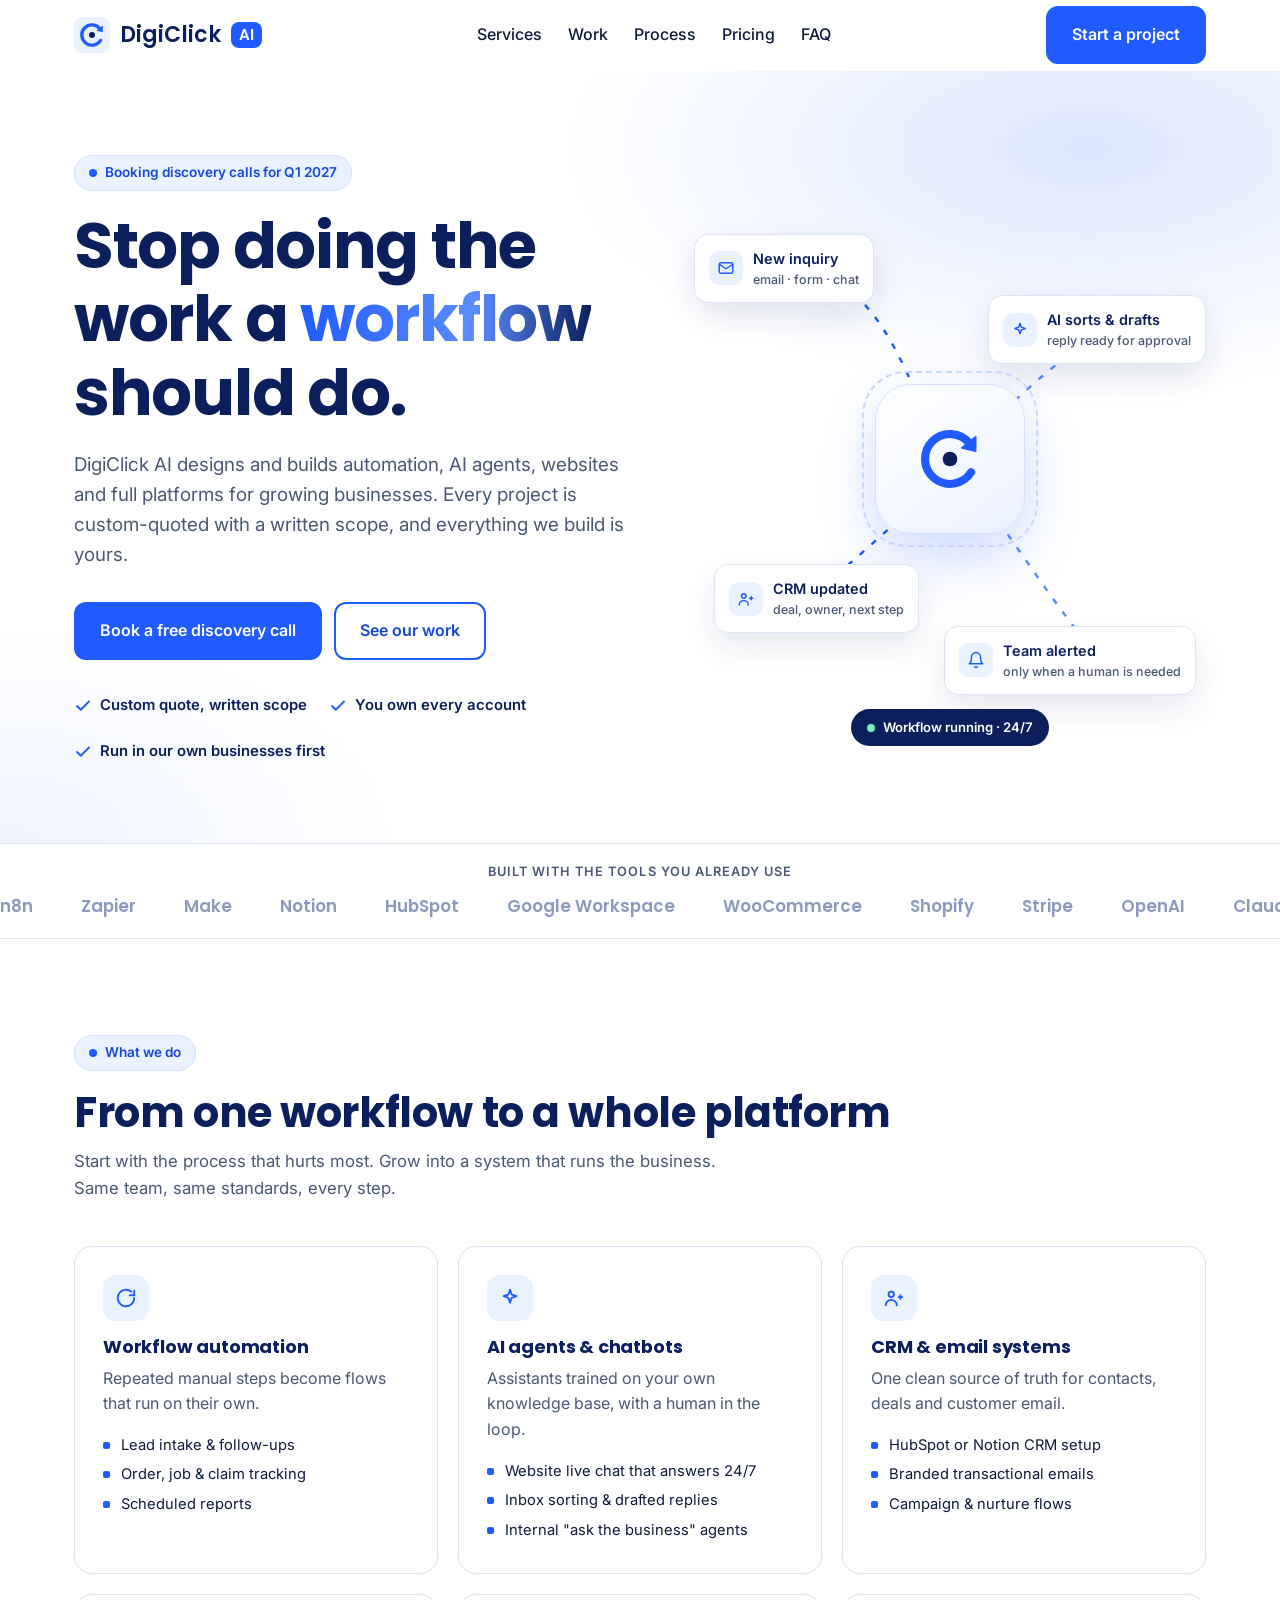
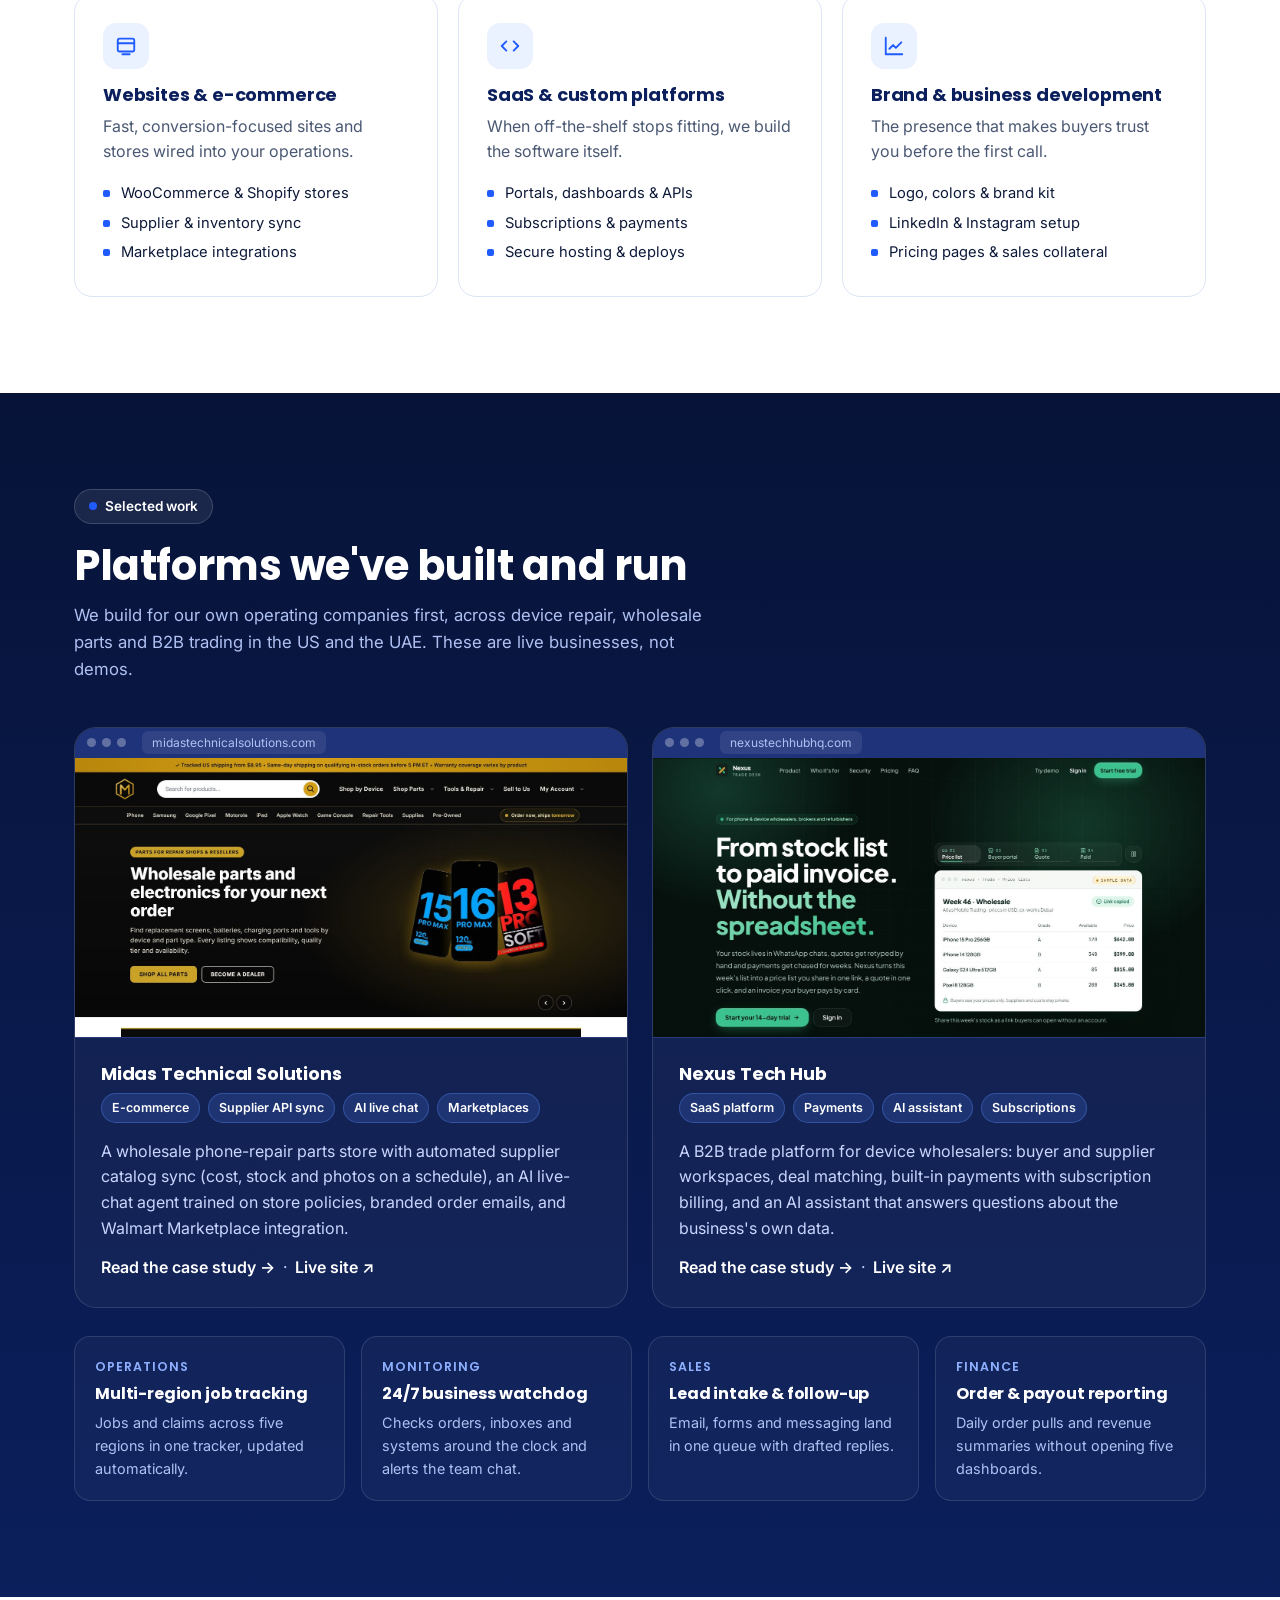
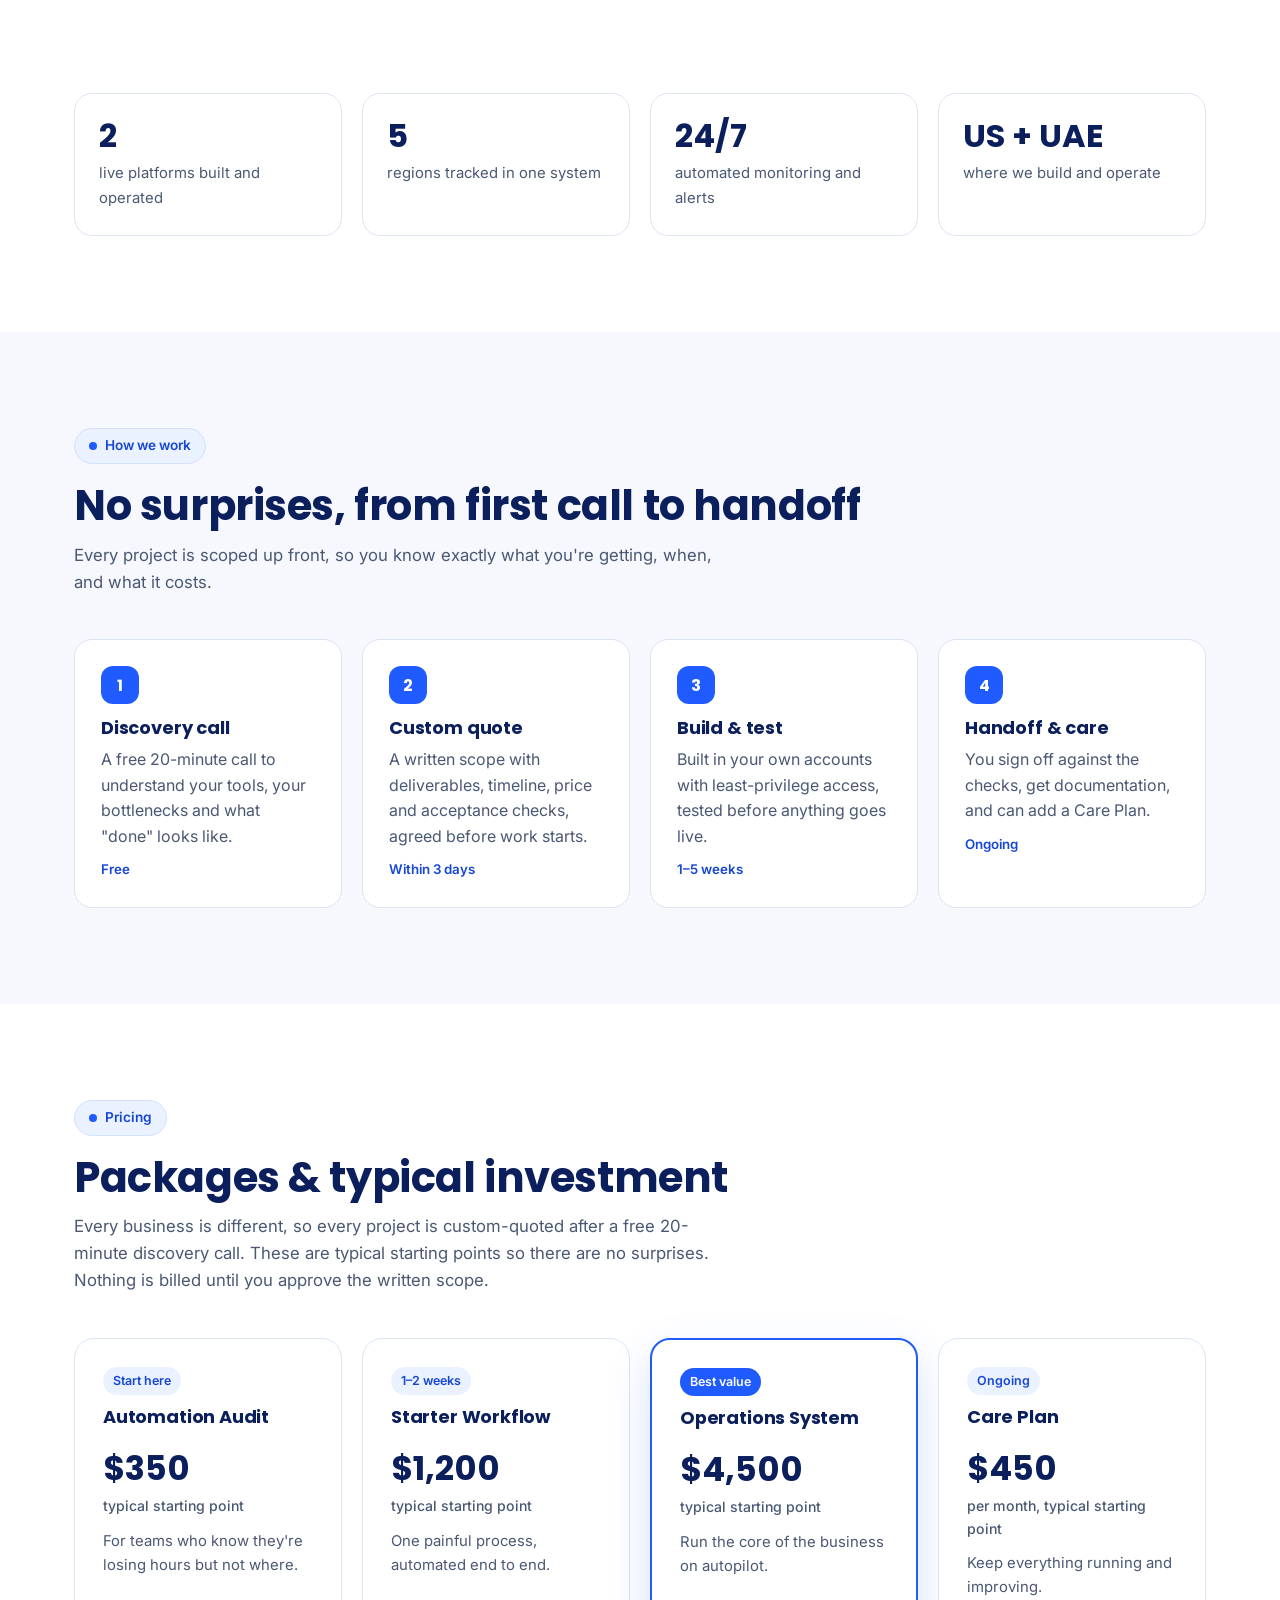
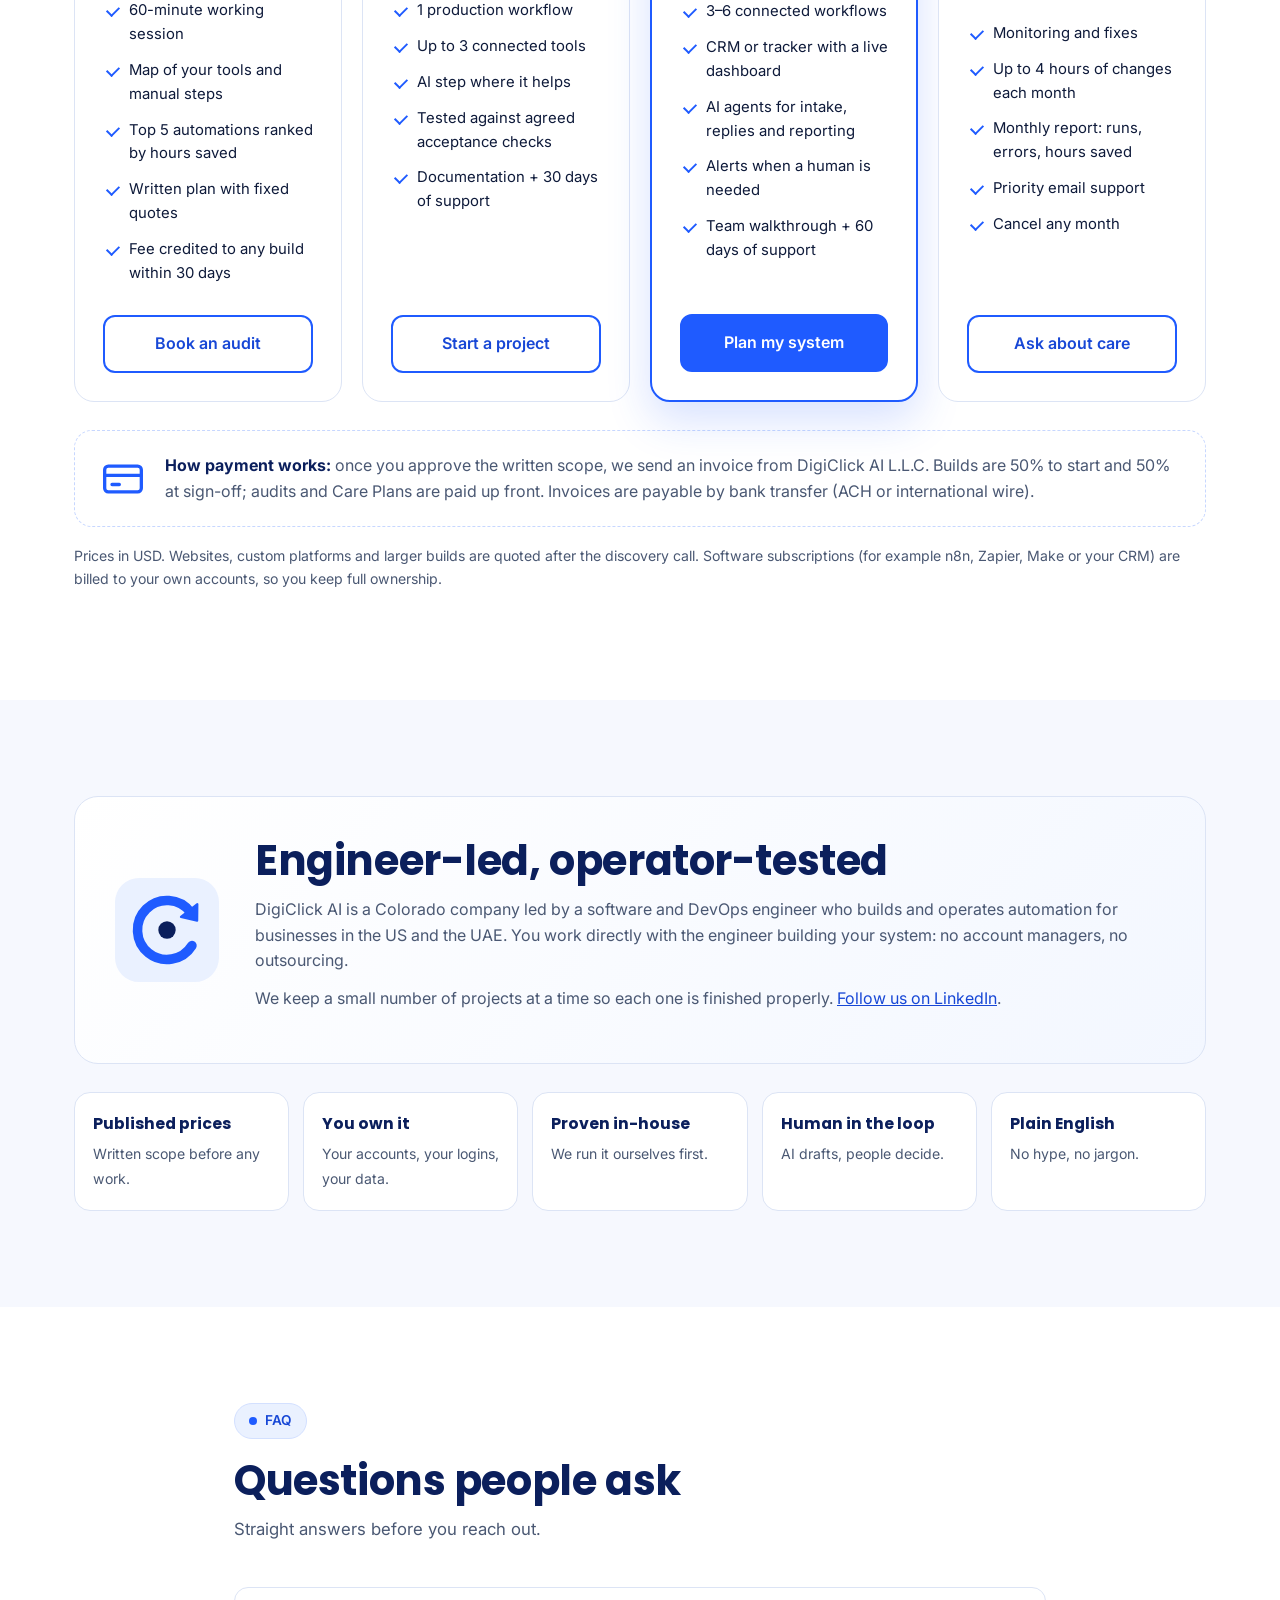
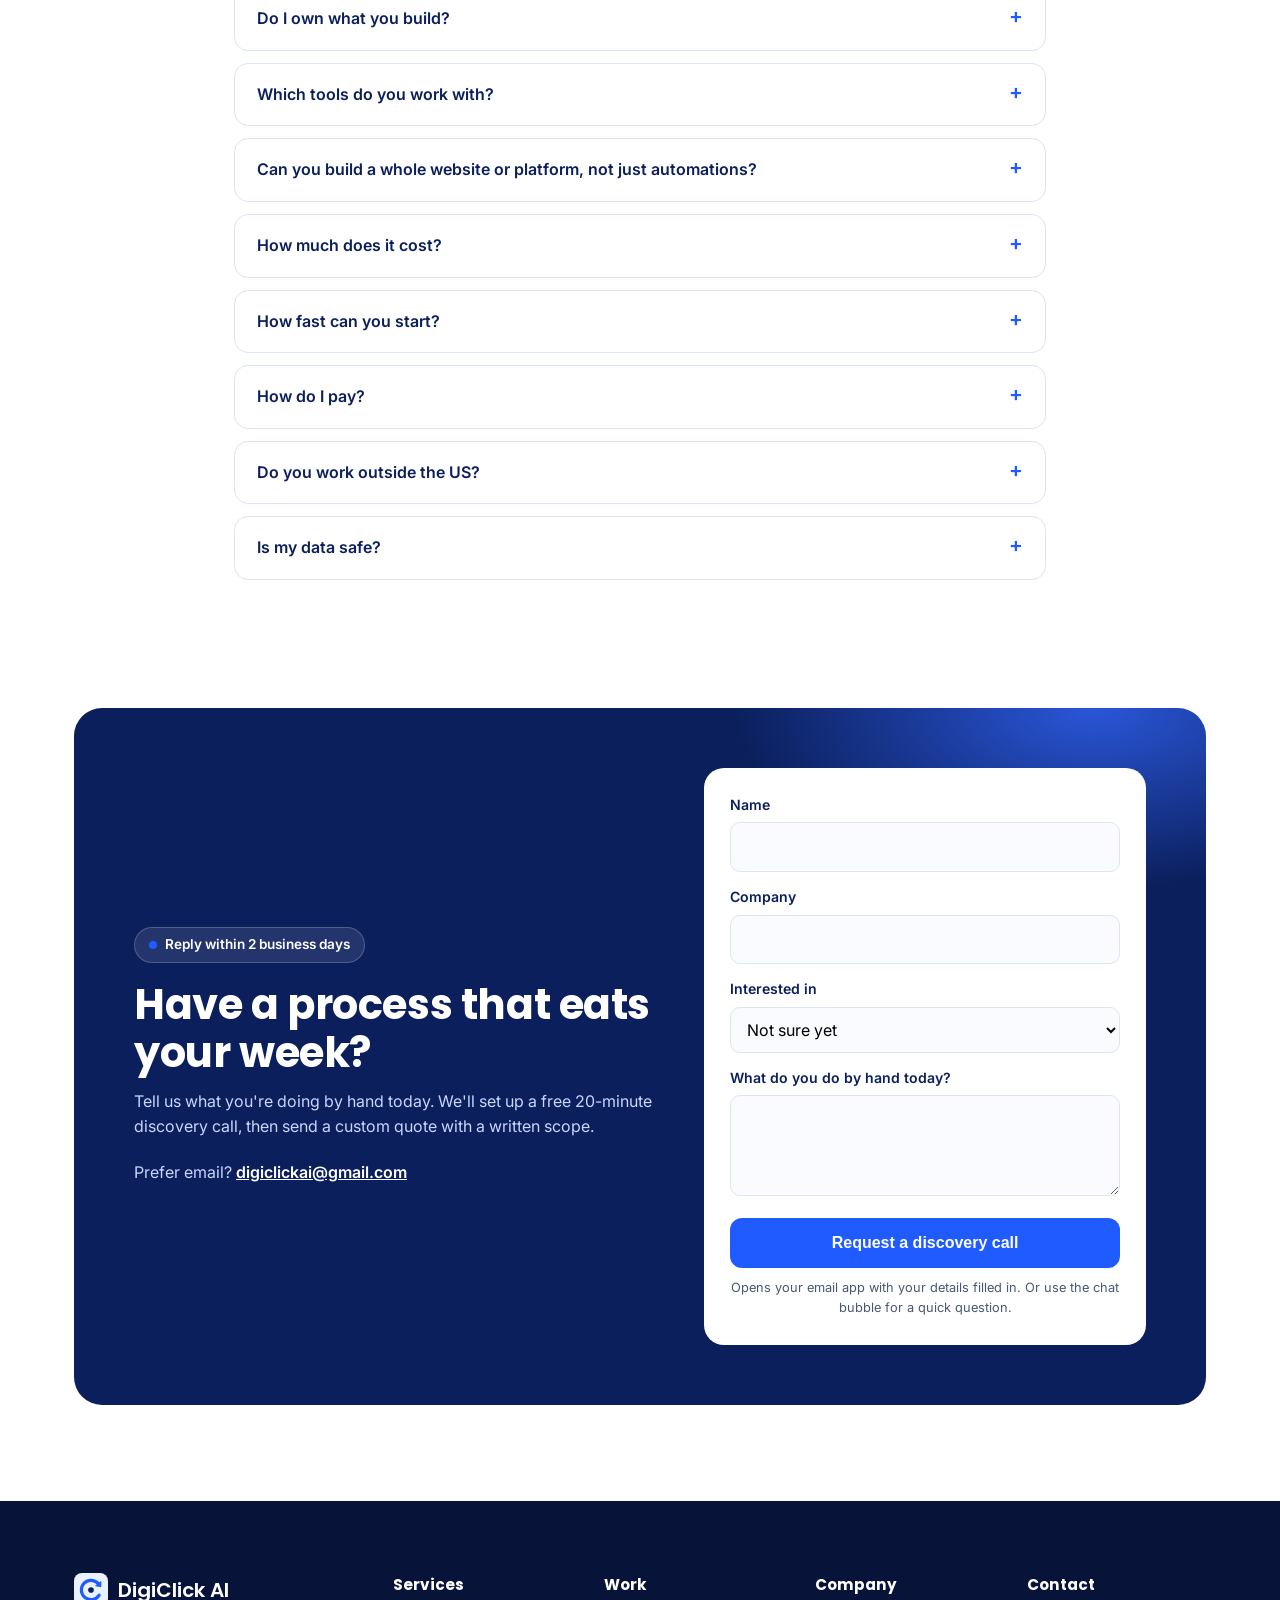
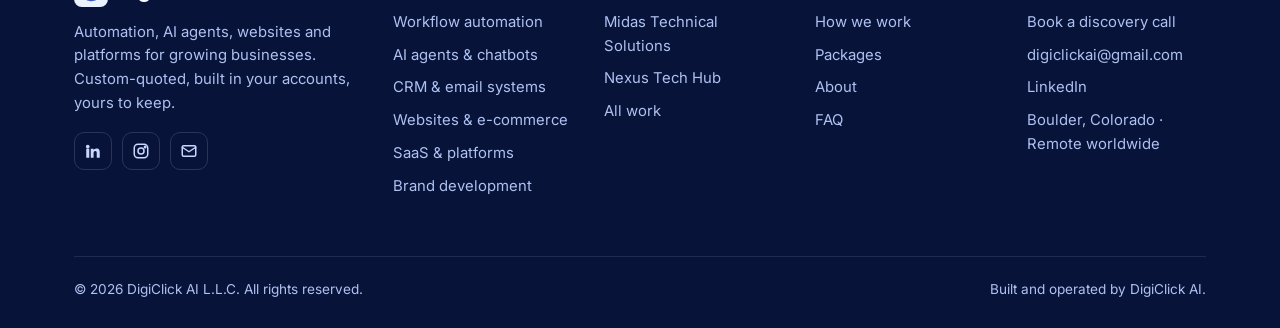
==== index.html @ 2bed75f6 "Multi-page site: case studies, footer, custom-quote pricing" ====
<!doctype html>
<html lang="en">
<head>
<meta charset="utf-8">
<meta name="viewport" content="width=device-width, initial-scale=1">
<title>DigiClick AI — Automation, AI agents & platforms for growing businesses</title>
<meta name="description" content="DigiClick AI builds fixed-price automation, AI agents, websites and platforms for small and growing businesses. Audits from $350, workflows from $1,200. You own everything we build.">
<meta property="og:title" content="DigiClick AI — Stop doing the work a workflow should do">
<meta property="og:description" content="Fixed-price automation, AI agents and platforms. Published pricing. You own everything we build.">
<meta property="og:image" content="https://digiclickai.github.io/profile.png">
<meta name="theme-color" content="#0B1F5C">
<link rel="icon" href="favicon.svg" type="image/svg+xml">
<link rel="preconnect" href="https://fonts.googleapis.com">
<link rel="preconnect" href="https://fonts.gstatic.com" crossorigin>
<link href="https://fonts.googleapis.com/css2?family=Poppins:wght@500;600;700&family=Inter:wght@400;500;600&display=swap" rel="stylesheet">
<script type="application/ld+json">{"@context":"https://schema.org","@type":"ProfessionalService","name":"DigiClick AI L.L.C.","url":"https://digiclickai.github.io/","logo":"https://digiclickai.github.io/profile.png","email":"digiclickai@gmail.com","address":{"@type":"PostalAddress","addressLocality":"Boulder","addressRegion":"CO","addressCountry":"US"},"areaServed":["US","AE"],"sameAs":["https://www.linkedin.com/company/digiclick-ai/","https://www.instagram.com/digiclickai/"],"makesOffer":[{"@type":"Offer","name":"Automation Audit","price":"350","priceCurrency":"USD"},{"@type":"Offer","name":"Starter Workflow","price":"1200","priceCurrency":"USD"},{"@type":"Offer","name":"Operations System","price":"4500","priceCurrency":"USD"},{"@type":"Offer","name":"Care Plan","price":"450","priceCurrency":"USD"}]}</script>
<link rel="stylesheet" href="styles.css">
</head>
<body>
<header id="hdr">
 <div class="wrap nav">
  <a class="brand" href="#top" aria-label="DigiClick AI home">
   <svg width="36" height="36" viewBox="0 0 120 120" aria-hidden="true"><rect width="120" height="120" rx="28" fill="#EAF1FF"/><path d="M86.8 39.1 A34 34 0 1 0 88.8 78.0" fill="none" stroke="#1F5BFF" stroke-width="11" stroke-linecap="round"/><path d="M95.0 30.1 L94.8 49.3 L76.1 44.9 Z" fill="#1F5BFF" stroke="#1F5BFF" stroke-width="2.5" stroke-linejoin="round"/><circle cx="60" cy="60" r="10" fill="#0B1F5C"/></svg>
   DigiClick <span class="pill">AI</span>
  </a>
  <nav aria-label="Main"><ul><li><a href="#services">Services</a></li><li><a href="#work">Work</a></li><li><a href="#process">Process</a></li><li><a href="#pricing">Pricing</a></li><li><a href="#faq">FAQ</a></li></ul></nav>
  <a class="btn" href="#contact">Start a project</a>
 </div>
</header>

<main id="top">
<div class="hero">
 <div class="wrap hero-grid">
  <div>
   <span class="eyebrow"><i></i> Booking discovery calls for Q1 2027</span>
   <h1>Stop doing the work a <span class="grad">workflow</span> should do.</h1>
   <p class="lead">DigiClick AI designs and builds automation, AI agents, websites and full platforms for growing businesses. Every project is custom-quoted with a written scope, and everything we build is yours.</p>
   <div class="ctas">
    <a class="btn" href="#contact" data-plan="Not sure yet">Book a free discovery call</a>
    <a class="btn ghost" href="#work">See our work</a>
   </div>
   <div class="proof">
    <span><svg width="18" height="18" viewBox="0 0 24 24" fill="none" stroke="#1F5BFF" stroke-width="2.4" stroke-linecap="round" stroke-linejoin="round" aria-hidden="true"><path d="M20 6 9 17l-5-5"/></svg>Custom quote, written scope</span>
    <span><svg width="18" height="18" viewBox="0 0 24 24" fill="none" stroke="#1F5BFF" stroke-width="2.4" stroke-linecap="round" stroke-linejoin="round" aria-hidden="true"><path d="M20 6 9 17l-5-5"/></svg>You own every account</span>
    <span><svg width="18" height="18" viewBox="0 0 24 24" fill="none" stroke="#1F5BFF" stroke-width="2.4" stroke-linecap="round" stroke-linejoin="round" aria-hidden="true"><path d="M20 6 9 17l-5-5"/></svg>Run in our own businesses first</span>
   </div>
  </div>
  <div class="flow" aria-hidden="true">
   <svg class="lines" viewBox="0 0 520 520" fill="none">
    <path class="dash" d="M120 70 C 200 90, 220 200, 260 260" stroke="#1F5BFF" stroke-width="2.5"/>
    <path class="dash" d="M420 130 C 360 160, 320 210, 260 260" stroke="#5B8CFF" stroke-width="2.5"/>
    <path class="dash" d="M260 260 C 220 320, 160 360, 110 410" stroke="#1F5BFF" stroke-width="2.5"/>
    <path class="dash" d="M260 260 C 320 330, 370 420, 420 470" stroke="#5B8CFF" stroke-width="2.5"/>
   </svg>
   <div class="node n1"><span class="ic"><svg width="18" height="18" viewBox="0 0 24 24" fill="none" stroke="#1F5BFF" stroke-width="2" stroke-linecap="round" stroke-linejoin="round"><rect x="3" y="5" width="18" height="14" rx="2"/><path d="m3 7 9 6 9-6"/></svg></span><span>New inquiry<small>email · form · chat</small></span></div>
   <div class="node n2"><span class="ic"><svg width="18" height="18" viewBox="0 0 24 24" fill="none" stroke="#1F5BFF" stroke-width="2" stroke-linecap="round" stroke-linejoin="round"><path d="M12 3l1.8 5.2L19 10l-5.2 1.8L12 17l-1.8-5.2L5 10l5.2-1.8z"/></svg></span><span>AI sorts &amp; drafts<small>reply ready for approval</small></span></div>
   <div class="core"><svg width="88" height="88" viewBox="0 0 120 120"><path d="M86.8 39.1 A34 34 0 1 0 88.8 78.0" fill="none" stroke="#1F5BFF" stroke-width="11" stroke-linecap="round"/><path d="M95.0 30.1 L94.8 49.3 L76.1 44.9 Z" fill="#1F5BFF" stroke="#1F5BFF" stroke-width="2.5" stroke-linejoin="round"/><circle cx="60" cy="60" r="10" fill="#0B1F5C"/></svg></div>
   <div class="node n3"><span class="ic"><svg width="18" height="18" viewBox="0 0 24 24" fill="none" stroke="#1F5BFF" stroke-width="2" stroke-linecap="round"><circle cx="9" cy="8" r="3"/><path d="M3 20c0-3.3 2.7-6 6-6s6 2.7 6 6"/><path d="M17 11h4M19 9v4"/></svg></span><span>CRM updated<small>deal, owner, next step</small></span></div>
   <div class="node n4"><span class="ic"><svg width="18" height="18" viewBox="0 0 24 24" fill="none" stroke="#1F5BFF" stroke-width="2" stroke-linecap="round" stroke-linejoin="round"><path d="M6 8a6 6 0 0 1 12 0c0 7 3 9 3 9H3s3-2 3-9"/><path d="M10.3 21a1.9 1.9 0 0 0 3.4 0"/></svg></span><span>Team alerted<small>only when a human is needed</small></span></div>
   <div class="status"><i></i> Workflow running · 24/7</div>
  </div>
 </div>
</div>

<div class="marquee" aria-label="Tools we build with">
 <p>Built with the tools you already use</p>
 <div class="track">
  <span>n8n</span><span>Zapier</span><span>Make</span><span>Notion</span><span>HubSpot</span><span>Google Workspace</span><span>WooCommerce</span><span>Shopify</span><span>Stripe</span><span>OpenAI</span><span>Claude</span><span>Supabase</span><span>PostgreSQL</span><span>WordPress</span><span>Klaviyo</span><span>tawk.to</span>
  <span aria-hidden="true">n8n</span><span aria-hidden="true">Zapier</span><span aria-hidden="true">Make</span><span aria-hidden="true">Notion</span><span aria-hidden="true">HubSpot</span><span aria-hidden="true">Google Workspace</span><span aria-hidden="true">WooCommerce</span><span aria-hidden="true">Shopify</span><span aria-hidden="true">Stripe</span><span aria-hidden="true">OpenAI</span><span aria-hidden="true">Claude</span><span aria-hidden="true">Supabase</span><span aria-hidden="true">PostgreSQL</span><span aria-hidden="true">WordPress</span><span aria-hidden="true">Klaviyo</span><span aria-hidden="true">tawk.to</span>
 </div>
</div>

<section id="services">
 <div class="wrap">
  <span class="eyebrow reveal"><i></i> What we do</span>
  <h2 class="reveal">From one workflow to a whole platform</h2>
  <p class="sub reveal">Start with the process that hurts most. Grow into a system that runs the business. Same team, same standards, every step.</p>
  <div class="grid">
   <div class="card reveal"><div class="icon"><svg width="22" height="22" viewBox="0 0 24 24" fill="none" stroke="#1F5BFF" stroke-width="2" stroke-linecap="round"><path d="M21 12a9 9 0 1 1-3-6.7"/><path d="M21 4v5h-5"/></svg></div><h3>Workflow automation</h3><p>Repeated manual steps become flows that run on their own.</p><ul><li>Lead intake &amp; follow-ups</li><li>Order, job &amp; claim tracking</li><li>Scheduled reports</li></ul></div>
   <div class="card reveal d1"><div class="icon"><svg width="22" height="22" viewBox="0 0 24 24" fill="none" stroke="#1F5BFF" stroke-width="2" stroke-linecap="round" stroke-linejoin="round"><path d="M12 3l1.8 5.2L19 10l-5.2 1.8L12 17l-1.8-5.2L5 10l5.2-1.8z"/></svg></div><h3>AI agents &amp; chatbots</h3><p>Assistants trained on your own knowledge base, with a human in the loop.</p><ul><li>Website live chat that answers 24/7</li><li>Inbox sorting &amp; drafted replies</li><li>Internal "ask the business" agents</li></ul></div>
   <div class="card reveal d2"><div class="icon"><svg width="22" height="22" viewBox="0 0 24 24" fill="none" stroke="#1F5BFF" stroke-width="2" stroke-linecap="round"><circle cx="9" cy="8" r="3"/><path d="M3 20c0-3.3 2.7-6 6-6s6 2.7 6 6"/><path d="M17 11h4M19 9v4"/></svg></div><h3>CRM &amp; email systems</h3><p>One clean source of truth for contacts, deals and customer email.</p><ul><li>HubSpot or Notion CRM setup</li><li>Branded transactional emails</li><li>Campaign &amp; nurture flows</li></ul></div>
   <div class="card reveal"><div class="icon"><svg width="22" height="22" viewBox="0 0 24 24" fill="none" stroke="#1F5BFF" stroke-width="2" stroke-linecap="round" stroke-linejoin="round"><rect x="3" y="4" width="18" height="14" rx="2"/><path d="M3 9h18M8 21h8"/></svg></div><h3>Websites &amp; e-commerce</h3><p>Fast, conversion-focused sites and stores wired into your operations.</p><ul><li>WooCommerce &amp; Shopify stores</li><li>Supplier &amp; inventory sync</li><li>Marketplace integrations</li></ul></div>
   <div class="card reveal d1"><div class="icon"><svg width="22" height="22" viewBox="0 0 24 24" fill="none" stroke="#1F5BFF" stroke-width="2" stroke-linecap="round" stroke-linejoin="round"><path d="M8 7l-5 5 5 5M16 7l5 5-5 5"/></svg></div><h3>SaaS &amp; custom platforms</h3><p>When off-the-shelf stops fitting, we build the software itself.</p><ul><li>Portals, dashboards &amp; APIs</li><li>Subscriptions &amp; payments</li><li>Secure hosting &amp; deploys</li></ul></div>
   <div class="card reveal d2"><div class="icon"><svg width="22" height="22" viewBox="0 0 24 24" fill="none" stroke="#1F5BFF" stroke-width="2" stroke-linecap="round" stroke-linejoin="round"><path d="M3 3v18h18"/><path d="m7 15 4-4 3 3 6-6"/></svg></div><h3>Brand &amp; business development</h3><p>The presence that makes buyers trust you before the first call.</p><ul><li>Logo, colors &amp; brand kit</li><li>LinkedIn &amp; Instagram setup</li><li>Pricing pages &amp; sales collateral</li></ul></div>
  </div>
 </div>
</section>

<section id="work" class="dark">
 <div class="wrap">
  <span class="eyebrow reveal"><i></i> Selected work</span>
  <h2 class="reveal">Platforms we've built and run</h2>
  <p class="sub reveal">We build for our own operating companies first, across device repair, wholesale parts and B2B trading in the US and the UAE. These are live businesses, not demos.</p>
  <div class="work">
   <article class="case reveal">
    <div class="shot"><div class="bar"><i></i><i></i><i></i><em>midastechnicalsolutions.com</em></div><a href="work/midas.html"><img src="work-midas.jpg" alt="Midas Technical Solutions wholesale parts storefront" loading="lazy"></a></div>
    <div class="body">
     <h3>Midas Technical Solutions</h3>
     <div class="tags"><span>E-commerce</span><span>Supplier API sync</span><span>AI live chat</span><span>Marketplaces</span></div>
     <p>A wholesale phone-repair parts store with automated supplier catalog sync (cost, stock and photos on a schedule), an AI live-chat agent trained on store policies, branded order emails, and Walmart Marketplace integration.</p>
     <a class="more" href="work/midas.html">Read the case study →</a> &nbsp;·&nbsp; <a href="https://midastechnicalsolutions.com" target="_blank" rel="noopener">Live site ↗</a>
    </div>
   </article>
   <article class="case reveal d1">
    <div class="shot"><div class="bar"><i></i><i></i><i></i><em>nexustechhubhq.com</em></div><a href="work/nexus.html"><img src="work-nexus.jpg" alt="Nexus Tech Hub trade platform" loading="lazy"></a></div>
    <div class="body">
     <h3>Nexus Tech Hub</h3>
     <div class="tags"><span>SaaS platform</span><span>Payments</span><span>AI assistant</span><span>Subscriptions</span></div>
     <p>A B2B trade platform for device wholesalers: buyer and supplier workspaces, deal matching, built-in payments with subscription billing, and an AI assistant that answers questions about the business's own data.</p>
     <a class="more" href="work/nexus.html">Read the case study →</a> &nbsp;·&nbsp; <a href="https://nexustechhubhq.com" target="_blank" rel="noopener">Live site ↗</a>
    </div>
   </article>
  </div>
  <div class="ops">
   <div class="op reveal"><span class="metric">Operations</span><h3>Multi-region job tracking</h3><p>Jobs and claims across five regions in one tracker, updated automatically.</p></div>
   <div class="op reveal d1"><span class="metric">Monitoring</span><h3>24/7 business watchdog</h3><p>Checks orders, inboxes and systems around the clock and alerts the team chat.</p></div>
   <div class="op reveal d2"><span class="metric">Sales</span><h3>Lead intake &amp; follow-up</h3><p>Email, forms and messaging land in one queue with drafted replies.</p></div>
   <div class="op reveal d3"><span class="metric">Finance</span><h3>Order &amp; payout reporting</h3><p>Daily order pulls and revenue summaries without opening five dashboards.</p></div>
  </div>
 </div>
</section>

<section>
 <div class="wrap">
  <div class="stats">
   <div class="stat reveal"><b>2</b><span>live platforms built and operated</span></div>
   <div class="stat reveal d1"><b>5</b><span>regions tracked in one system</span></div>
   <div class="stat reveal d2"><b>24/7</b><span>automated monitoring and alerts</span></div>
   <div class="stat reveal d3"><b>US + UAE</b><span>where we build and operate</span></div>
  </div>
 </div>
</section>

<section id="process" class="alt">
 <div class="wrap">
  <span class="eyebrow reveal"><i></i> How we work</span>
  <h2 class="reveal">No surprises, from first call to handoff</h2>
  <p class="sub reveal">Every project is scoped up front, so you know exactly what you're getting, when, and what it costs.</p>
  <ol class="steps">
   <li class="reveal"><h3>Discovery call</h3><p>A free 20-minute call to understand your tools, your bottlenecks and what "done" looks like.</p><small>Free</small></li>
   <li class="reveal d1"><h3>Custom quote</h3><p>A written scope with deliverables, timeline, price and acceptance checks, agreed before work starts.</p><small>Within 3 days</small></li>
   <li class="reveal d2"><h3>Build &amp; test</h3><p>Built in your own accounts with least-privilege access, tested before anything goes live.</p><small>1–5 weeks</small></li>
   <li class="reveal d3"><h3>Handoff &amp; care</h3><p>You sign off against the checks, get documentation, and can add a Care Plan.</p><small>Ongoing</small></li>
  </ol>
 </div>
</section>

<section id="pricing">
 <div class="wrap">
  <span class="eyebrow reveal"><i></i> Pricing</span>
  <h2 class="reveal">Packages &amp; typical investment</h2>
  <p class="sub reveal">Every business is different, so every project is custom-quoted after a free 20-minute discovery call. These are typical starting points so there are no surprises. Nothing is billed until you approve the written scope.</p>
  <div class="price-grid">
   <div class="plan reveal">
    <span class="tag">Start here</span>
    <h3>Automation Audit</h3>
    <div class="price">$350</div><div class="unit">typical starting point</div>
    <p class="for">For teams who know they're losing hours but not where.</p>
    <ul><li>60-minute working session</li><li>Map of your tools and manual steps</li><li>Top 5 automations ranked by hours saved</li><li>Written plan with fixed quotes</li><li>Fee credited to any build within 30 days</li></ul>
    <a class="btn ghost" href="#contact" data-plan="Automation Audit">Book an audit</a>
   </div>
   <div class="plan reveal d1">
    <span class="tag">1–2 weeks</span>
    <h3>Starter Workflow</h3>
    <div class="price">$1,200</div><div class="unit">typical starting point</div>
    <p class="for">One painful process, automated end to end.</p>
    <ul><li>1 production workflow</li><li>Up to 3 connected tools</li><li>AI step where it helps</li><li>Tested against agreed acceptance checks</li><li>Documentation + 30 days of support</li></ul>
    <a class="btn ghost" href="#contact" data-plan="Starter Workflow">Start a project</a>
   </div>
   <div class="plan feature reveal d2">
    <span class="tag">Best value</span>
    <h3>Operations System</h3>
    <div class="price">$4,500</div><div class="unit">typical starting point</div>
    <p class="for">Run the core of the business on autopilot.</p>
    <ul><li>3–6 connected workflows</li><li>CRM or tracker with a live dashboard</li><li>AI agents for intake, replies and reporting</li><li>Alerts when a human is needed</li><li>Team walkthrough + 60 days of support</li></ul>
    <a class="btn" href="#contact" data-plan="Operations System">Plan my system</a>
   </div>
   <div class="plan reveal d3">
    <span class="tag">Ongoing</span>
    <h3>Care Plan</h3>
    <div class="price">$450</div><div class="unit">per month, typical starting point</div>
    <p class="for">Keep everything running and improving.</p>
    <ul><li>Monitoring and fixes</li><li>Up to 4 hours of changes each month</li><li>Monthly report: runs, errors, hours saved</li><li>Priority email support</li><li>Cancel any month</li></ul>
    <a class="btn ghost" href="#contact" data-plan="Care Plan">Ask about care</a>
   </div>
  </div>
  <div class="paybox reveal">
   <svg width="44" height="44" viewBox="0 0 24 24" fill="none" stroke="#1F5BFF" stroke-width="1.8" stroke-linecap="round" stroke-linejoin="round" aria-hidden="true"><rect x="2" y="5" width="20" height="14" rx="2"/><path d="M2 10h20M6 15h4"/></svg>
   <p><b>How payment works:</b> once you approve the written scope, we send an invoice from DigiClick AI L.L.C. Builds are 50% to start and 50% at sign-off; audits and Care Plans are paid up front. Invoices are payable by bank transfer (ACH or international wire).</p>
  </div>
  <p class="note">Prices in USD. Websites, custom platforms and larger builds are quoted after the discovery call. Software subscriptions (for example n8n, Zapier, Make or your CRM) are billed to your own accounts, so you keep full ownership.</p>
 </div>
</section>

<section id="about" class="alt">
 <div class="wrap">
  <div class="founder reveal">
   <svg width="104" height="104" viewBox="0 0 120 120" aria-hidden="true"><rect width="120" height="120" rx="28" fill="#EAF1FF"/><path d="M86.8 39.1 A34 34 0 1 0 88.8 78.0" fill="none" stroke="#1F5BFF" stroke-width="11" stroke-linecap="round"/><path d="M95.0 30.1 L94.8 49.3 L76.1 44.9 Z" fill="#1F5BFF" stroke="#1F5BFF" stroke-width="2.5" stroke-linejoin="round"/><circle cx="60" cy="60" r="10" fill="#0B1F5C"/></svg>
   <div>
    <h2>Engineer-led, operator-tested</h2>
    <p>DigiClick AI is a Colorado company led by a software and DevOps engineer who builds and operates automation for businesses in the US and the UAE. You work directly with the engineer building your system: no account managers, no outsourcing.</p>
    <p>We keep a small number of projects at a time so each one is finished properly. <a href="https://www.linkedin.com/company/digiclick-ai/" target="_blank" rel="noopener">Follow us on LinkedIn</a>.</p>
   </div>
  </div>
  <div class="values">
   <div class="value reveal"><b>Published prices</b><span>Written scope before any work.</span></div>
   <div class="value reveal d1"><b>You own it</b><span>Your accounts, your logins, your data.</span></div>
   <div class="value reveal d2"><b>Proven in-house</b><span>We run it ourselves first.</span></div>
   <div class="value reveal d3"><b>Human in the loop</b><span>AI drafts, people decide.</span></div>
   <div class="value reveal"><b>Plain English</b><span>No hype, no jargon.</span></div>
  </div>
 </div>
</section>

<section id="faq">
 <div class="wrap faq">
  <span class="eyebrow reveal"><i></i> FAQ</span>
  <h2 class="reveal">Questions people ask</h2>
  <p class="sub reveal">Straight answers before you reach out.</p>
  <details><summary>Do I own what you build?</summary><p>Yes. Everything is built in your own accounts, with your logins, and documented. If we stop working together, it keeps running.</p></details>
  <details><summary>Which tools do you work with?</summary><p>n8n, Zapier and Make for workflows; Notion, HubSpot and Google Workspace for data; WooCommerce, Shopify and Stripe for commerce; OpenAI and Claude for the AI steps; plus custom APIs and full custom builds when an app doesn't fit.</p></details>
  <details><summary>Can you build a whole website or platform, not just automations?</summary><p>Yes. We build e-commerce stores, client portals, dashboards and full SaaS platforms, and we run two of our own. These are quoted after an audit.</p></details>
  <details><summary>How much does it cost?</summary><p>It depends on what you need, so every project gets a custom quote after a free discovery call. As a guide, single workflows usually start around $1,200, full operations systems around $4,500, and websites or platforms are quoted on scope. You see the full price in writing before anything starts.</p></details>
  <details><summary>How fast can you start?</summary><p>Audits are usually booked within a week. Builds start once the written scope is approved.</p></details>
  <details><summary>How do I pay?</summary><p>You receive an invoice from DigiClick AI L.L.C. after approving the scope. Builds are 50% up front and 50% at sign-off; audits and Care Plans are paid up front. Bank transfer (ACH or international wire) is accepted.</p></details>
  <details><summary>Do you work outside the US?</summary><p>Yes. We work remotely with businesses in the US, the UAE and elsewhere, in English.</p></details>
  <details><summary>Is my data safe?</summary><p>We use least-privilege access, never store your passwords, and remove our access at handoff unless you're on a Care Plan. We're happy to sign your NDA.</p></details>
 </div>
</section>

<section id="contact" style="padding-top:20px">
 <div class="wrap">
  <div class="contact reveal">
   <div>
    <span class="eyebrow"><i></i> Reply within 2 business days</span>
    <h2>Have a process that eats your week?</h2>
    <p>Tell us what you're doing by hand today. We'll set up a free 20-minute discovery call, then send a custom quote with a written scope.</p>
    <p style="margin:0">Prefer email? <a href="mailto:digiclickai@gmail.com" style="color:#fff;font-weight:600">digiclickai@gmail.com</a></p>
   </div>
   <form class="form" id="lead" novalidate>
    <label for="f-name">Name</label><input id="f-name" name="name" required autocomplete="name">
    <label for="f-co">Company</label><input id="f-co" name="company" autocomplete="organization">
    <label for="f-plan">Interested in</label>
    <select id="f-plan" name="plan"><option>Not sure yet</option><option>Automation Audit</option><option>Starter Workflow</option><option>Operations System</option><option>Care Plan</option><option>Website or platform build</option></select>
    <label for="f-msg">What do you do by hand today?</label><textarea id="f-msg" name="msg" rows="3" required></textarea>
    <button class="btn" type="submit">Request a discovery call</button>
    <small>Opens your email app with your details filled in. Or use the chat bubble for a quick question.</small>
   </form>
  </div>
 </div>
</section>
</main>

<footer class="footer">
 <div class="wrap">
  <div class="fgrid">
   <div>
    <div class="fbrand"><svg width="34" height="34" viewBox="0 0 120 120" aria-hidden="true"><rect width="120" height="120" rx="28" fill="#EAF1FF"/><path d="M86.8 39.1 A34 34 0 1 0 88.8 78.0" fill="none" stroke="#1F5BFF" stroke-width="11" stroke-linecap="round"/><path d="M95.0 30.1 L94.8 49.3 L76.1 44.9 Z" fill="#1F5BFF" stroke="#1F5BFF" stroke-width="2.5" stroke-linejoin="round"/><circle cx="60" cy="60" r="10" fill="#0B1F5C"/></svg>DigiClick AI</div>
    <p>Automation, AI agents, websites and platforms for growing businesses. Custom-quoted, built in your accounts, yours to keep.</p>
    <div class="social">
     <a href="https://www.linkedin.com/company/digiclick-ai/" target="_blank" rel="noopener" aria-label="LinkedIn"><svg width="18" height="18" viewBox="0 0 24 24" fill="#C9D6FF"><path d="M4.98 3.5a2.5 2.5 0 1 1 0 5 2.5 2.5 0 0 1 0-5zM3 9h4v12H3zM9 9h3.8v1.7h.05c.53-1 1.83-2.05 3.77-2.05C20.6 8.65 21 11.2 21 14.5V21h-4v-5.8c0-1.4-.03-3.2-1.95-3.2-1.95 0-2.25 1.52-2.25 3.1V21H9z"/></svg></a>
     <a href="https://www.instagram.com/digiclickai/" target="_blank" rel="noopener" aria-label="Instagram"><svg width="18" height="18" viewBox="0 0 24 24" fill="none" stroke="#C9D6FF" stroke-width="2"><rect x="3" y="3" width="18" height="18" rx="5"/><circle cx="12" cy="12" r="4"/><circle cx="17.5" cy="6.5" r="1" fill="#C9D6FF"/></svg></a>
     <a href="mailto:digiclickai@gmail.com" aria-label="Email"><svg width="18" height="18" viewBox="0 0 24 24" fill="none" stroke="#C9D6FF" stroke-width="2" stroke-linecap="round" stroke-linejoin="round"><rect x="3" y="5" width="18" height="14" rx="2"/><path d="m3 7 9 6 9-6"/></svg></a>
    </div>
   </div>
   <div><h4>Services</h4><ul><li><a href="#services">Workflow automation</a></li><li><a href="#services">AI agents &amp; chatbots</a></li><li><a href="#services">CRM &amp; email systems</a></li><li><a href="#services">Websites &amp; e-commerce</a></li><li><a href="#services">SaaS &amp; platforms</a></li><li><a href="#services">Brand development</a></li></ul></div>
   <div><h4>Work</h4><ul><li><a href="work/midas.html">Midas Technical Solutions</a></li><li><a href="work/nexus.html">Nexus Tech Hub</a></li><li><a href="#work">All work</a></li></ul></div>
   <div><h4>Company</h4><ul><li><a href="#process">How we work</a></li><li><a href="#pricing">Packages</a></li><li><a href="#about">About</a></li><li><a href="#faq">FAQ</a></li></ul></div>
   <div><h4>Contact</h4><ul><li><a href="#contact">Book a discovery call</a></li><li><a href="mailto:digiclickai@gmail.com">digiclickai@gmail.com</a></li><li><a href="https://www.linkedin.com/company/digiclick-ai/" target="_blank" rel="noopener">LinkedIn</a></li><li>Boulder, Colorado · Remote worldwide</li></ul></div>
  </div>
  <div class="fbottom"><span>© 2026 DigiClick AI L.L.C. All rights reserved.</span><span>Built and operated by DigiClick AI.</span></div>
 </div>
</footer>

<script>
(function(){
 var h=document.getElementById('hdr');
 addEventListener('scroll',function(){h.classList.toggle('scrolled',scrollY>8)},{passive:true});
 var els=document.querySelectorAll('.reveal');
 if('IntersectionObserver' in window){
  var io=new IntersectionObserver(function(es){es.forEach(function(e){if(e.isIntersecting){e.target.classList.add('in');io.unobserve(e.target)}})},{threshold:.12});
  els.forEach(function(el){io.observe(el)});
 } else els.forEach(function(el){el.classList.add('in')});
 document.querySelectorAll('[data-plan]').forEach(function(a){a.addEventListener('click',function(){document.getElementById('f-plan').value=a.getAttribute('data-plan')})});
 document.getElementById('lead').addEventListener('submit',function(ev){
  ev.preventDefault();
  var f=ev.target,n=f.elements.name.value.trim(),m=f.elements.msg.value.trim();
  if(!n){f.elements.name.focus();return}
  if(!m){f.elements.msg.focus();return}
  var subj='Project inquiry: '+f.elements.plan.value+(f.elements.company.value?' — '+f.elements.company.value:'');
  var body='Name: '+n+'\nCompany: '+f.elements.company.value+'\nInterested in: '+f.elements.plan.value+'\n\nWhat we do by hand today:\n'+m;
  location.href='mailto:digiclickai@gmail.com?subject='+encodeURIComponent(subj)+'&body='+encodeURIComponent(body);
 });
})();
</script>
<!--Start of Tawk.to Script-->
<script>
var Tawk_API=Tawk_API||{}, Tawk_LoadStart=new Date();
(function(){var s1=document.createElement("script"),s0=document.getElementsByTagName("script")[0];s1.async=true;s1.src='https://embed.tawk.to/6affb40001b60a3cc4c5d431/1k7rde8mf';s1.charset='UTF-8';s1.setAttribute('crossorigin','*');s0.parentNode.insertBefore(s1,s0);})();
</script>
<!--End of Tawk.to Script-->
</body>
</html>
---- styles.css ----
:root{--blue:#1F5BFF;--blue-dark:#1747D6;--sky:#5B8CFF;--light:#EAF1FF;--deep:#0B1F5C;--night:#071338;--ink:#0E1A3A;--muted:#4A5873;--line:#DCE4F5;--r:18px}
*{box-sizing:border-box}
html{scroll-behavior:smooth}
body{margin:0;font-family:Inter,system-ui,sans-serif;color:var(--ink);background:#fff;line-height:1.6;-webkit-font-smoothing:antialiased}
a{color:var(--blue-dark)}
img,svg{max-width:100%}
.wrap{max-width:1180px;margin:0 auto;padding:0 24px}
h1,h2,h3{font-family:Poppins,sans-serif;color:var(--deep);line-height:1.15;letter-spacing:-.01em}
h1{font-size:clamp(2.4rem,5.4vw,4rem);margin:0 0 20px;letter-spacing:-.02em}
h2{font-size:clamp(1.8rem,3.6vw,2.6rem);margin:0 0 12px}
h3{font-size:1.12rem;margin:0 0 8px}
.eyebrow{display:inline-flex;align-items:center;gap:8px;font-weight:600;font-size:.85rem;color:var(--blue-dark);background:var(--light);border:1px solid #D3E0FF;border-radius:999px;padding:6px 14px;margin-bottom:18px}
.eyebrow i{width:8px;height:8px;border-radius:50%;background:var(--blue);animation:ping 2s infinite}
@keyframes ping{0%{box-shadow:0 0 0 0 rgba(31,91,255,.45)}80%,100%{box-shadow:0 0 0 10px rgba(31,91,255,0)}}
.sub{color:var(--muted);max-width:660px;margin:0 0 44px;font-size:1.05rem}
section{padding:96px 0;position:relative}
.alt{background:#F6F8FE}
.btn{display:inline-flex;align-items:center;justify-content:center;gap:8px;background:var(--blue);color:#fff;text-decoration:none;font-weight:600;font-size:1rem;padding:14px 24px;border-radius:12px;min-height:46px;border:2px solid var(--blue);cursor:pointer;transition:transform .2s,box-shadow .2s,background .2s}
.btn:hover{background:var(--blue-dark);border-color:var(--blue-dark);color:#fff;transform:translateY(-2px);box-shadow:0 10px 24px rgba(31,91,255,.28)}
.btn.ghost{background:#fff;color:var(--blue-dark)}
.btn.ghost:hover{background:var(--light);color:var(--blue-dark)}
header{position:sticky;top:0;background:rgba(255,255,255,.88);backdrop-filter:saturate(1.4) blur(10px);border-bottom:1px solid transparent;z-index:20;transition:border-color .3s,box-shadow .3s}
header.scrolled{border-color:var(--line);box-shadow:0 6px 24px rgba(11,31,92,.06)}
.nav{display:flex;align-items:center;justify-content:space-between;height:70px;gap:16px}
.brand{display:flex;align-items:center;gap:10px;text-decoration:none;color:var(--deep);font-family:Poppins,sans-serif;font-weight:600;font-size:22px}
.pill{background:var(--blue);color:#fff;border-radius:8px;padding:0 8px;font-size:15px;line-height:26px}
nav ul{display:flex;gap:26px;list-style:none;margin:0;padding:0}
nav a{color:var(--ink);text-decoration:none;font-weight:500;position:relative}
nav a::after{content:"";position:absolute;left:0;bottom:-4px;height:2px;width:0;background:var(--blue);transition:width .25s}
nav a:hover::after{width:100%}
.hero{padding:84px 0 80px;overflow:hidden;background:radial-gradient(900px 420px at 85% 10%,#DCE7FF 0,transparent 60%),radial-gradient(700px 380px at 0% 100%,#EEF3FF 0,transparent 60%),#fff}
.hero-grid{display:grid;grid-template-columns:1.1fr 1fr;gap:56px;align-items:center}
.lead{font-size:1.18rem;color:var(--muted);max-width:560px;margin:0 0 32px}
.ctas{display:flex;gap:12px;flex-wrap:wrap}
.proof{display:flex;gap:22px;flex-wrap:wrap;margin-top:34px;color:var(--deep);font-weight:600;font-size:.93rem}
.proof span{display:flex;align-items:center;gap:8px}
.grad{background:linear-gradient(90deg,var(--blue),#5B8CFF 60%,var(--deep));-webkit-background-clip:text;background-clip:text;color:transparent}
.flow{position:relative;aspect-ratio:1/1;max-width:520px;margin-left:auto;width:100%}
.flow svg.lines{position:absolute;inset:0;width:100%;height:100%}
.flow .dash{stroke-dasharray:6 10;animation:dash 1.4s linear infinite}
@keyframes dash{to{stroke-dashoffset:-32}}
.node{position:absolute;background:#fff;border:1px solid var(--line);border-radius:14px;padding:12px 14px;box-shadow:0 14px 34px rgba(11,31,92,.10);display:flex;gap:10px;align-items:center;font-size:.9rem;font-weight:600;color:var(--deep);white-space:nowrap;animation:float 6s ease-in-out infinite}
.node small{display:block;font-weight:500;color:var(--muted);font-size:.78rem}
.node .ic{width:34px;height:34px;border-radius:10px;background:var(--light);display:grid;place-items:center;flex:none}
@keyframes float{0%,100%{transform:translateY(0)}50%{transform:translateY(-8px)}}
.n1{left:0;top:6%}.n2{right:0;top:18%;animation-delay:-1.5s}.n3{left:4%;bottom:16%;animation-delay:-3s}.n4{right:2%;bottom:4%;animation-delay:-4.5s}
.core{position:absolute;left:50%;top:50%;transform:translate(-50%,-50%);width:150px;height:150px;border-radius:36px;background:linear-gradient(145deg,#fff,var(--light));border:1px solid #D3E0FF;display:grid;place-items:center;box-shadow:0 24px 60px rgba(31,91,255,.22)}
.core::before{content:"";position:absolute;inset:-14px;border-radius:44px;border:2px dashed #C7D7FF;animation:spin 24s linear infinite}
@keyframes spin{to{transform:rotate(360deg)}}
.core svg{animation:pulse 3.2s ease-in-out infinite}
@keyframes pulse{0%,100%{transform:scale(1)}50%{transform:scale(1.05)}}
.status{position:absolute;left:50%;bottom:-6%;transform:translateX(-50%);background:var(--deep);color:#fff;border-radius:999px;padding:8px 16px;font-size:.82rem;font-weight:600;display:flex;gap:8px;align-items:center;white-space:nowrap}
.status i{width:8px;height:8px;border-radius:50%;background:#7CF0B4}
.marquee{border-top:1px solid var(--line);border-bottom:1px solid var(--line);background:#fff;overflow:hidden;padding:18px 0}
.marquee p{text-align:center;margin:0 0 10px;color:var(--muted);font-size:.8rem;font-weight:600;letter-spacing:.08em;text-transform:uppercase}
.track{display:flex;gap:48px;width:max-content;animation:scroll 38s linear infinite}
.track span{font-family:Poppins,sans-serif;font-weight:600;color:#8A99BD;font-size:1.05rem;white-space:nowrap}
@keyframes scroll{to{transform:translateX(-50%)}}
.stats{display:grid;grid-template-columns:repeat(4,1fr);gap:20px}
.stat{border:1px solid var(--line);border-radius:var(--r);padding:24px;background:#fff}
.stat b{display:block;font-family:Poppins,sans-serif;font-size:2rem;color:var(--deep);line-height:1.1;margin-bottom:6px}
.stat span{color:var(--muted);font-size:.93rem}
.grid{display:grid;grid-template-columns:repeat(3,1fr);gap:20px}
.card{border:1px solid var(--line);border-radius:var(--r);padding:28px;background:#fff;transition:transform .25s,box-shadow .25s,border-color .25s}
.card:hover{transform:translateY(-4px);box-shadow:0 18px 40px rgba(11,31,92,.10);border-color:#C7D7FF}
.card p{margin:0;color:var(--muted)}
.card ul{margin:14px 0 0;padding:0;list-style:none;font-size:.92rem}
.card li{padding:3px 0 3px 18px;position:relative}
.card li::before{content:"";position:absolute;left:0;top:11px;width:7px;height:7px;border-radius:2px;background:var(--blue)}
.icon{width:46px;height:46px;border-radius:13px;background:var(--light);display:flex;align-items:center;justify-content:center;margin-bottom:16px}
.metric{display:block;font-family:Poppins,sans-serif;color:var(--blue-dark);font-size:.78rem;font-weight:600;margin-bottom:8px;text-transform:uppercase;letter-spacing:.08em}
.dark{background:linear-gradient(180deg,var(--night),var(--deep));color:#C9D6FF}
.dark h2,.dark h3{color:#fff}
.dark .sub{color:#AFC1F2}
.dark .eyebrow{background:rgba(255,255,255,.08);border-color:rgba(255,255,255,.16);color:#fff}
.work{display:grid;grid-template-columns:1fr 1fr;gap:24px}
.case{background:rgba(255,255,255,.04);border:1px solid rgba(255,255,255,.12);border-radius:22px;overflow:hidden;transition:transform .3s,border-color .3s}
.case:hover{transform:translateY(-4px);border-color:rgba(124,160,255,.6)}
.shot{background:#0E2470;border-bottom:1px solid rgba(255,255,255,.1);aspect-ratio:16/9;overflow:hidden}
.shot .bar{height:30px;background:rgba(255,255,255,.07);display:flex;align-items:center;gap:6px;padding:0 12px}
.shot .bar i{width:9px;height:9px;border-radius:50%;background:rgba(255,255,255,.3)}
.shot .bar em{margin-left:10px;font-style:normal;font-size:.75rem;color:#AFC1F2;background:rgba(255,255,255,.08);padding:2px 10px;border-radius:6px}
.shot img{display:block;width:100%;height:calc(100% - 30px);object-fit:cover;object-position:top}
.case .body{padding:26px}
.case p{margin:0 0 14px;color:#C9D6FF}
.tags{display:flex;flex-wrap:wrap;gap:8px;margin-bottom:16px}
.tags span{font-size:.78rem;font-weight:600;color:#fff;background:rgba(91,140,255,.18);border:1px solid rgba(91,140,255,.35);padding:4px 10px;border-radius:999px}
.case a{color:#fff;font-weight:600;text-decoration:none}
.case a:hover{text-decoration:underline}
.ops{display:grid;grid-template-columns:repeat(4,1fr);gap:16px;margin-top:28px}
.op{border:1px solid rgba(255,255,255,.12);border-radius:16px;padding:20px;background:rgba(255,255,255,.03)}
.op h3{font-size:1rem}
.op p{margin:0;font-size:.9rem;color:#AFC1F2}
.op .metric{color:#8FB0FF}
.steps{counter-reset:s;display:grid;grid-template-columns:repeat(4,1fr);gap:20px;list-style:none;padding:0;margin:0}
.steps li{counter-increment:s;background:#fff;border:1px solid var(--line);border-radius:var(--r);padding:26px}
.steps li::before{content:counter(s);display:inline-flex;width:38px;height:38px;border-radius:12px;background:var(--blue);color:#fff;font-weight:700;font-family:Poppins,sans-serif;align-items:center;justify-content:center;margin-bottom:14px}
.steps p{margin:0;color:var(--muted)}
.steps small{display:block;margin-top:10px;color:var(--blue-dark);font-weight:600}
.price-grid{display:grid;grid-template-columns:repeat(4,1fr);gap:20px;align-items:stretch}
.plan{border:1px solid var(--line);border-radius:20px;padding:28px;background:#fff;display:flex;flex-direction:column;transition:transform .25s,box-shadow .25s}
.plan:hover{transform:translateY(-4px);box-shadow:0 18px 40px rgba(11,31,92,.10)}
.plan.feature{border:2px solid var(--blue);box-shadow:0 18px 44px rgba(31,91,255,.18)}
.tag{display:inline-block;align-self:flex-start;background:var(--light);color:var(--blue-dark);font-weight:600;font-size:.78rem;padding:4px 10px;border-radius:999px;margin-bottom:12px}
.feature .tag{background:var(--blue);color:#fff}
.price{font-family:Poppins,sans-serif;font-size:2.1rem;color:var(--deep);font-weight:700;margin:6px 0 0;white-space:nowrap}
.unit{color:var(--muted);font-size:.88rem;font-weight:500;margin:0 0 12px}
.plan .for{color:var(--muted);margin:0 0 16px;font-size:.93rem}
.plan ul{padding:0;margin:0 0 24px;list-style:none;flex:1}
.plan li{padding:6px 0 6px 26px;position:relative;font-size:.93rem}
.plan li::before{content:"";position:absolute;left:4px;top:13px;width:10px;height:6px;border-left:2px solid var(--blue);border-bottom:2px solid var(--blue);transform:rotate(-45deg)}
.plan .btn{width:100%}
.paybox{margin-top:28px;display:grid;grid-template-columns:auto 1fr;gap:20px;align-items:center;border:1px dashed #C7D7FF;background:#fff;border-radius:18px;padding:22px 26px}
.paybox p{margin:0;color:var(--muted)}
.paybox b{color:var(--deep)}
.note{color:var(--muted);font-size:.88rem;margin-top:18px}
.founder{display:grid;grid-template-columns:auto 1fr;gap:36px;align-items:center;border:1px solid var(--line);border-radius:24px;padding:40px;background:linear-gradient(135deg,#fff,#F3F7FF)}
.founder p{color:var(--muted);margin:0 0 12px}
.values{display:grid;grid-template-columns:repeat(5,1fr);gap:14px;margin-top:28px}
.value{border:1px solid var(--line);border-radius:16px;padding:18px;background:#fff}
.value b{display:block;color:var(--deep);font-family:Poppins,sans-serif;font-size:.98rem;margin-bottom:4px}
.value span{color:var(--muted);font-size:.88rem}
.faq{max-width:860px}
details{border:1px solid var(--line);border-radius:14px;padding:18px 22px;background:#fff;margin-bottom:12px;transition:box-shadow .2s}
details[open]{box-shadow:0 10px 28px rgba(11,31,92,.07)}
summary{cursor:pointer;font-weight:600;color:var(--deep);list-style:none}
summary::-webkit-details-marker{display:none}
summary::after{content:"+";float:right;color:var(--blue);font-size:1.3rem;line-height:1;transition:transform .2s}
details[open] summary::after{transform:rotate(45deg)}
details p{color:var(--muted);margin:12px 0 0}
.contact{background:radial-gradient(600px 300px at 90% 0%,#2A56D8 0,transparent 60%),var(--deep);color:#fff;border-radius:28px;padding:60px;display:grid;grid-template-columns:1.2fr 1fr;gap:40px;align-items:center}
.contact h2{color:#fff}
.contact p{color:#C9D6FF;margin:0 0 20px}
.contact .eyebrow{background:rgba(255,255,255,.1);border-color:rgba(255,255,255,.2);color:#fff}
.form{background:#fff;border-radius:20px;padding:26px;color:var(--ink)}
.form label{display:block;font-weight:600;font-size:.88rem;color:var(--deep);margin:0 0 6px}
.form input,.form select,.form textarea{width:100%;font:inherit;border:1px solid var(--line);border-radius:10px;padding:11px 12px;margin-bottom:14px;background:#FAFBFF}
.form input:focus,.form select:focus,.form textarea:focus{outline:2px solid var(--blue);border-color:var(--blue);background:#fff}
.form .btn{width:100%}
.form small{display:block;color:var(--muted);margin-top:10px;font-size:.8rem;text-align:center}
footer{padding:44px 0;color:var(--muted);font-size:.93rem;border-top:1px solid var(--line)}
.foot{display:flex;justify-content:space-between;gap:16px;flex-wrap:wrap;align-items:center}
.foot a{text-decoration:none}
.reveal{opacity:0;transform:translateY(24px);transition:opacity .7s ease,transform .7s ease}
.reveal.in{opacity:1;transform:none}
.d1{transition-delay:.08s}.d2{transition-delay:.16s}.d3{transition-delay:.24s}
@media (prefers-reduced-motion:reduce){*,*::before,*::after{animation:none!important;transition:none!important}.reveal{opacity:1;transform:none}}
@media (max-width:1000px){
 .hero-grid,.work,.contact{grid-template-columns:1fr}
 .flow{max-width:440px;margin:24px auto 0}
 .grid,.price-grid,.stats,.ops,.steps,.values{grid-template-columns:repeat(2,1fr)}
 nav ul{display:none}
}
@media (max-width:620px){
 .grid,.price-grid,.stats,.ops,.steps,.values{grid-template-columns:1fr}
 .founder,.paybox{grid-template-columns:1fr}
 .contact{padding:32px 22px}
 section{padding:68px 0}
 .node{font-size:.74rem;padding:8px 9px;gap:7px}.node .ic{width:26px;height:26px}.node small{font-size:.68rem}
 .core{width:110px;height:110px}.core svg{width:64px;height:64px}
 .nav .btn{padding:9px 14px;min-height:40px;font-size:.9rem}
 .brand{font-size:19px}
}

/* footer */
.footer{background:var(--night);color:#AFC1F2;padding:72px 0 28px;border-top:none}
.fgrid{display:grid;grid-template-columns:1.6fr repeat(4,1fr);gap:32px}
.footer h4{color:#fff;font-family:Poppins,sans-serif;font-size:.95rem;margin:0 0 14px}
.footer ul{list-style:none;margin:0;padding:0}
.footer li{margin:0 0 9px}
.footer a{color:#AFC1F2;text-decoration:none;transition:color .2s}
.footer a:hover{color:#fff}
.footer .fbrand{display:flex;align-items:center;gap:10px;color:#fff;font-family:Poppins,sans-serif;font-weight:600;font-size:20px;margin-bottom:14px}
.footer p{margin:0 0 16px;font-size:.93rem}
.social{display:flex;gap:10px}
.social a{width:38px;height:38px;border-radius:10px;border:1px solid rgba(255,255,255,.14);display:grid;place-items:center}
.social a:hover{background:rgba(255,255,255,.08)}
.fbottom{margin-top:48px;padding-top:22px;border-top:1px solid rgba(255,255,255,.1);display:flex;justify-content:space-between;gap:16px;flex-wrap:wrap;font-size:.85rem}
/* case pages */
.crumb{font-size:.9rem;color:var(--muted);margin-bottom:18px}
.crumb a{text-decoration:none}
.case-hero{padding:64px 0 40px;background:radial-gradient(900px 420px at 85% 0%,#DCE7FF 0,transparent 60%),#fff}
.tags.light span{color:var(--blue-dark);background:var(--light);border-color:#D3E0FF}
.meta{display:grid;grid-template-columns:repeat(4,1fr);gap:16px;margin-top:32px}
.meta div{border:1px solid var(--line);border-radius:14px;padding:16px;background:#fff}
.meta b{display:block;font-size:.78rem;text-transform:uppercase;letter-spacing:.08em;color:var(--blue-dark);margin-bottom:4px}
.frame{border-radius:18px;overflow:hidden;border:1px solid var(--line);box-shadow:0 30px 70px rgba(11,31,92,.16);background:#0E2470}
.frame .bar{height:34px;background:#0B1F5C;display:flex;align-items:center;gap:7px;padding:0 14px}
.frame .bar i{width:10px;height:10px;border-radius:50%;background:rgba(255,255,255,.3)}
.frame .bar em{margin-left:10px;font-style:normal;font-size:.78rem;color:#C9D6FF;background:rgba(255,255,255,.1);padding:3px 12px;border-radius:6px}
.frame img{display:block;width:100%}
.gallery{display:grid;grid-template-columns:1fr 1fr;gap:24px;margin-top:24px}
.two{display:grid;grid-template-columns:1fr 1fr;gap:48px;align-items:start}
.list{list-style:none;padding:0;margin:0}
.list li{padding:14px 0 14px 34px;border-bottom:1px solid var(--line);position:relative}
.list li::before{content:"";position:absolute;left:4px;top:20px;width:14px;height:8px;border-left:2.5px solid var(--blue);border-bottom:2.5px solid var(--blue);transform:rotate(-45deg)}
.list b{color:var(--deep)}
.stack{display:flex;flex-wrap:wrap;gap:10px}
.stack span{border:1px solid var(--line);background:#fff;border-radius:999px;padding:8px 14px;font-weight:600;color:var(--deep);font-size:.9rem}
.next{display:flex;justify-content:space-between;align-items:center;gap:20px;border:1px solid var(--line);border-radius:20px;padding:28px 32px;background:linear-gradient(135deg,#fff,#F3F7FF);text-decoration:none;transition:transform .25s,box-shadow .25s}
.next:hover{transform:translateY(-3px);box-shadow:0 18px 40px rgba(11,31,92,.1)}
.next small{color:var(--muted);font-weight:600;text-transform:uppercase;letter-spacing:.08em;font-size:.75rem}
.next h3{margin:4px 0 0}
.arrow{width:48px;height:48px;border-radius:14px;background:var(--blue);display:grid;place-items:center;flex:none}
.case .more{display:inline-flex;align-items:center;gap:6px}
@media (max-width:1000px){.fgrid{grid-template-columns:1fr 1fr}.meta,.gallery,.two{grid-template-columns:1fr 1fr}}
@media (max-width:620px){.fgrid,.meta,.gallery,.two{grid-template-columns:1fr}}
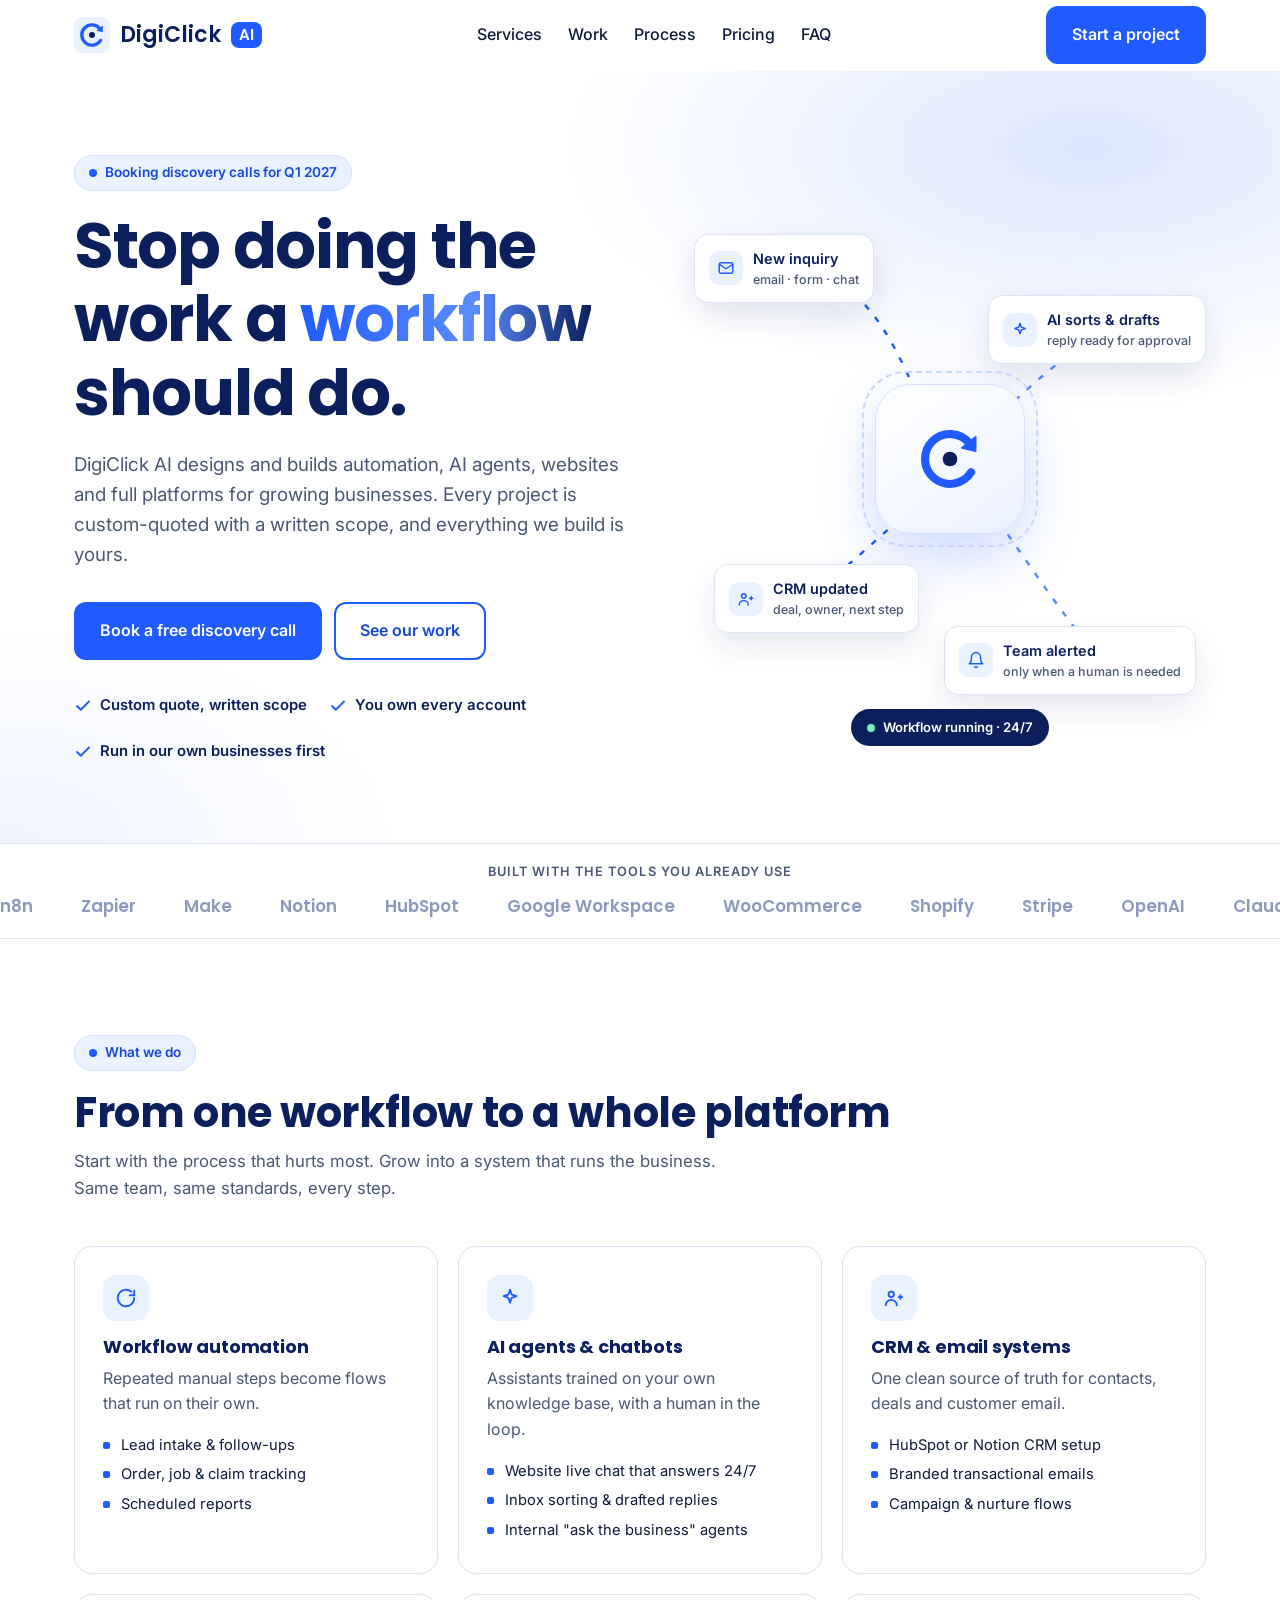
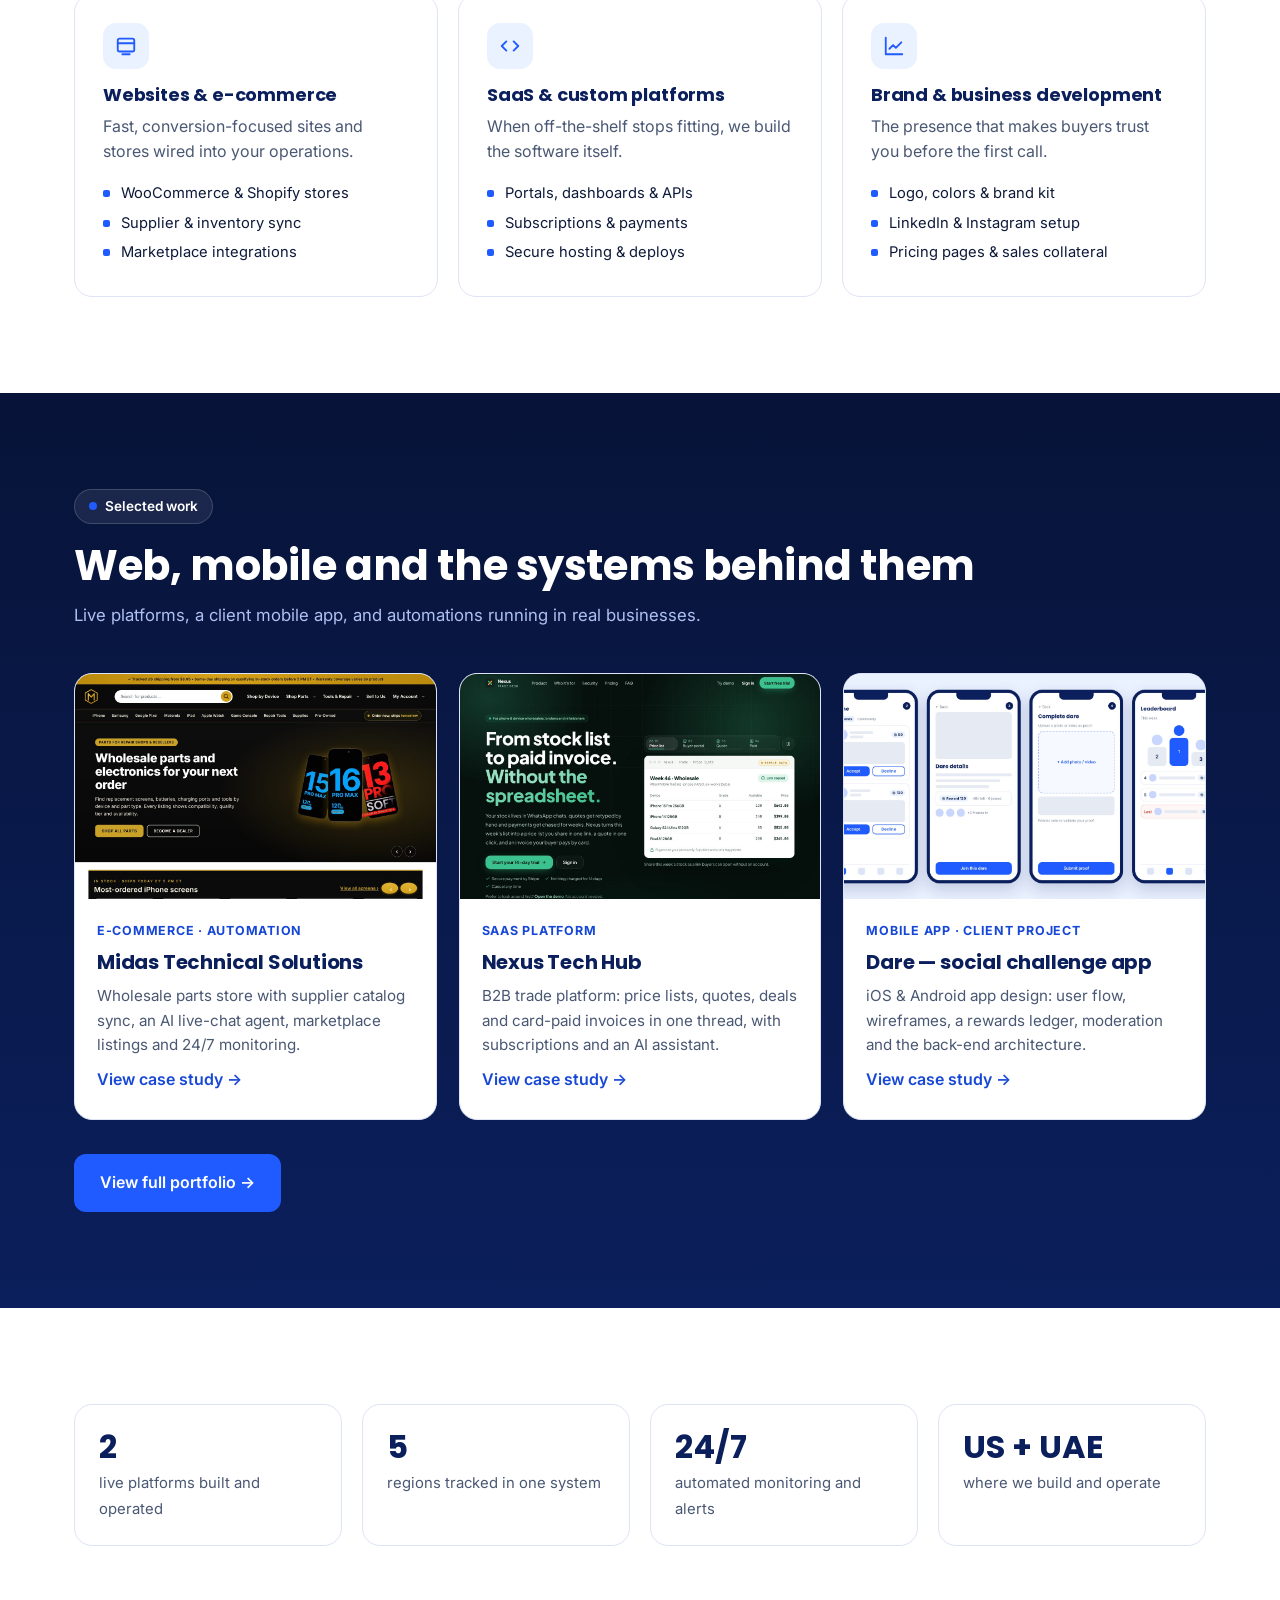
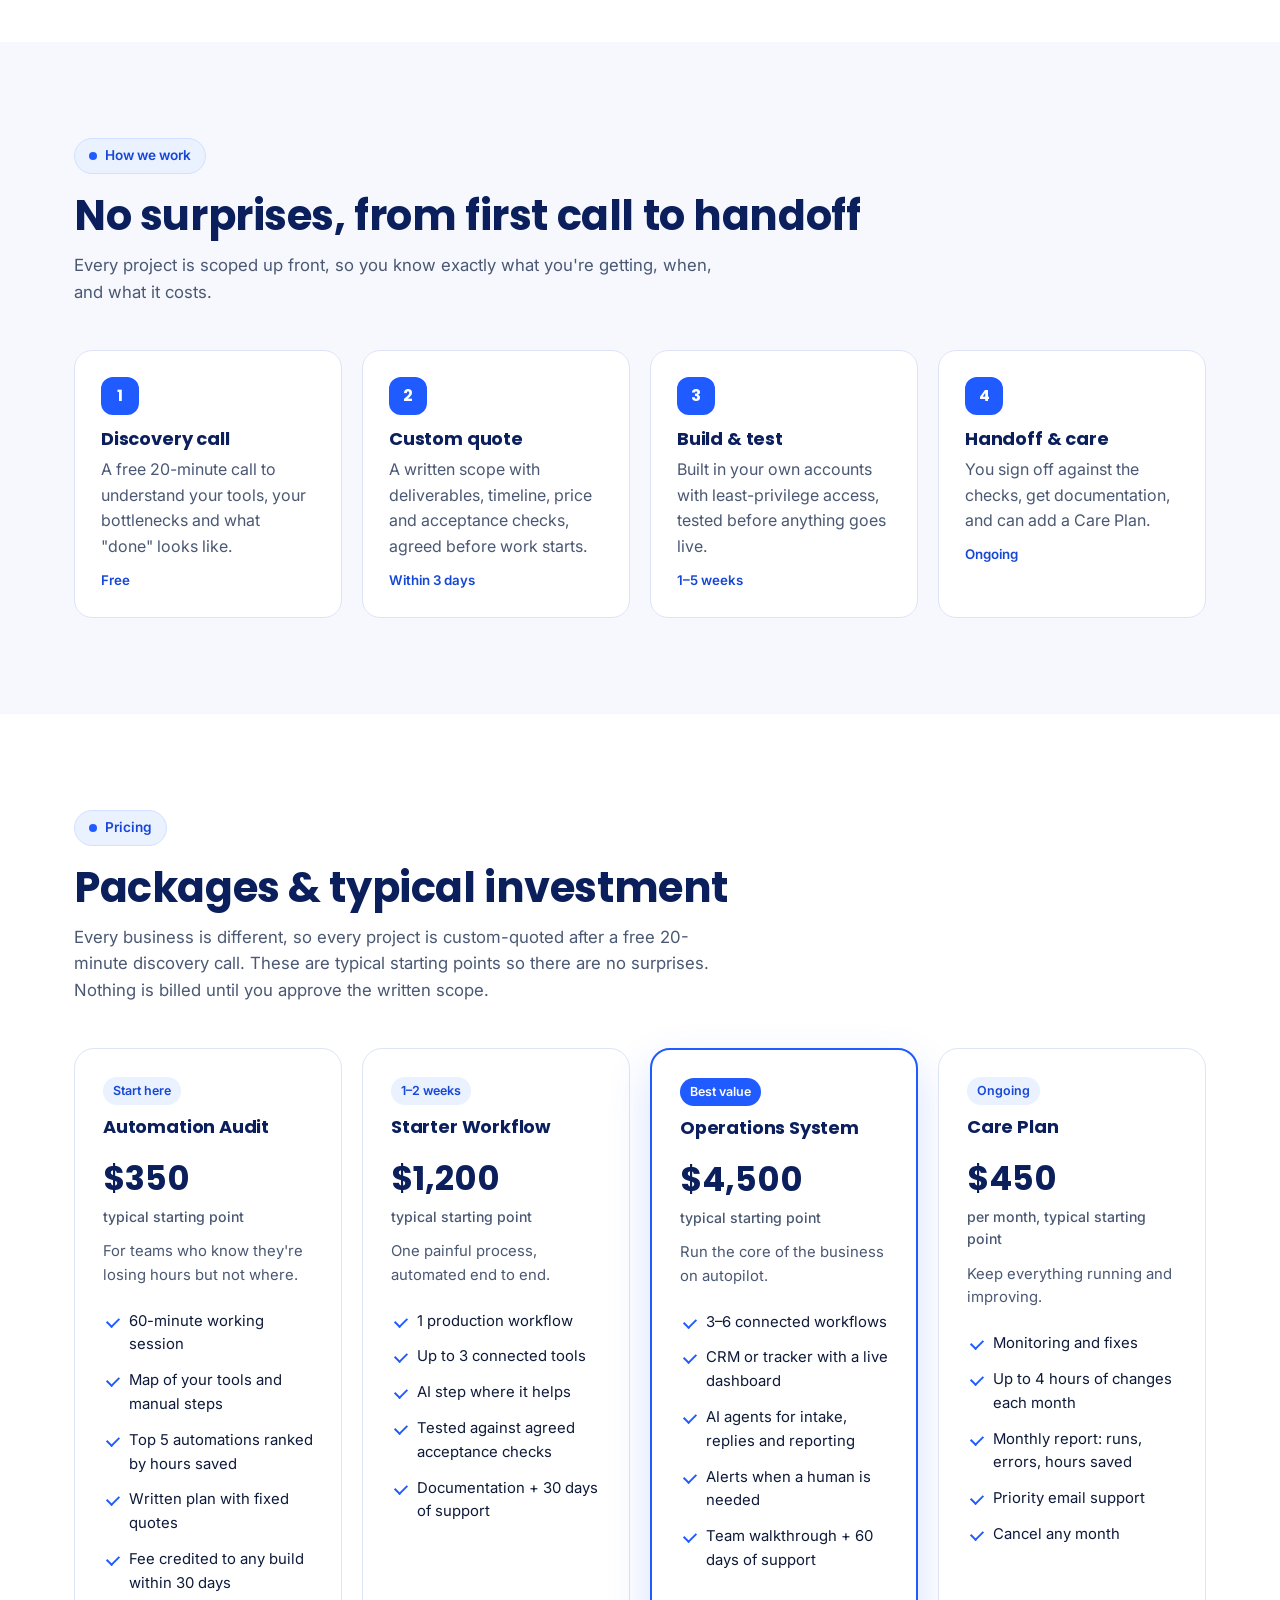
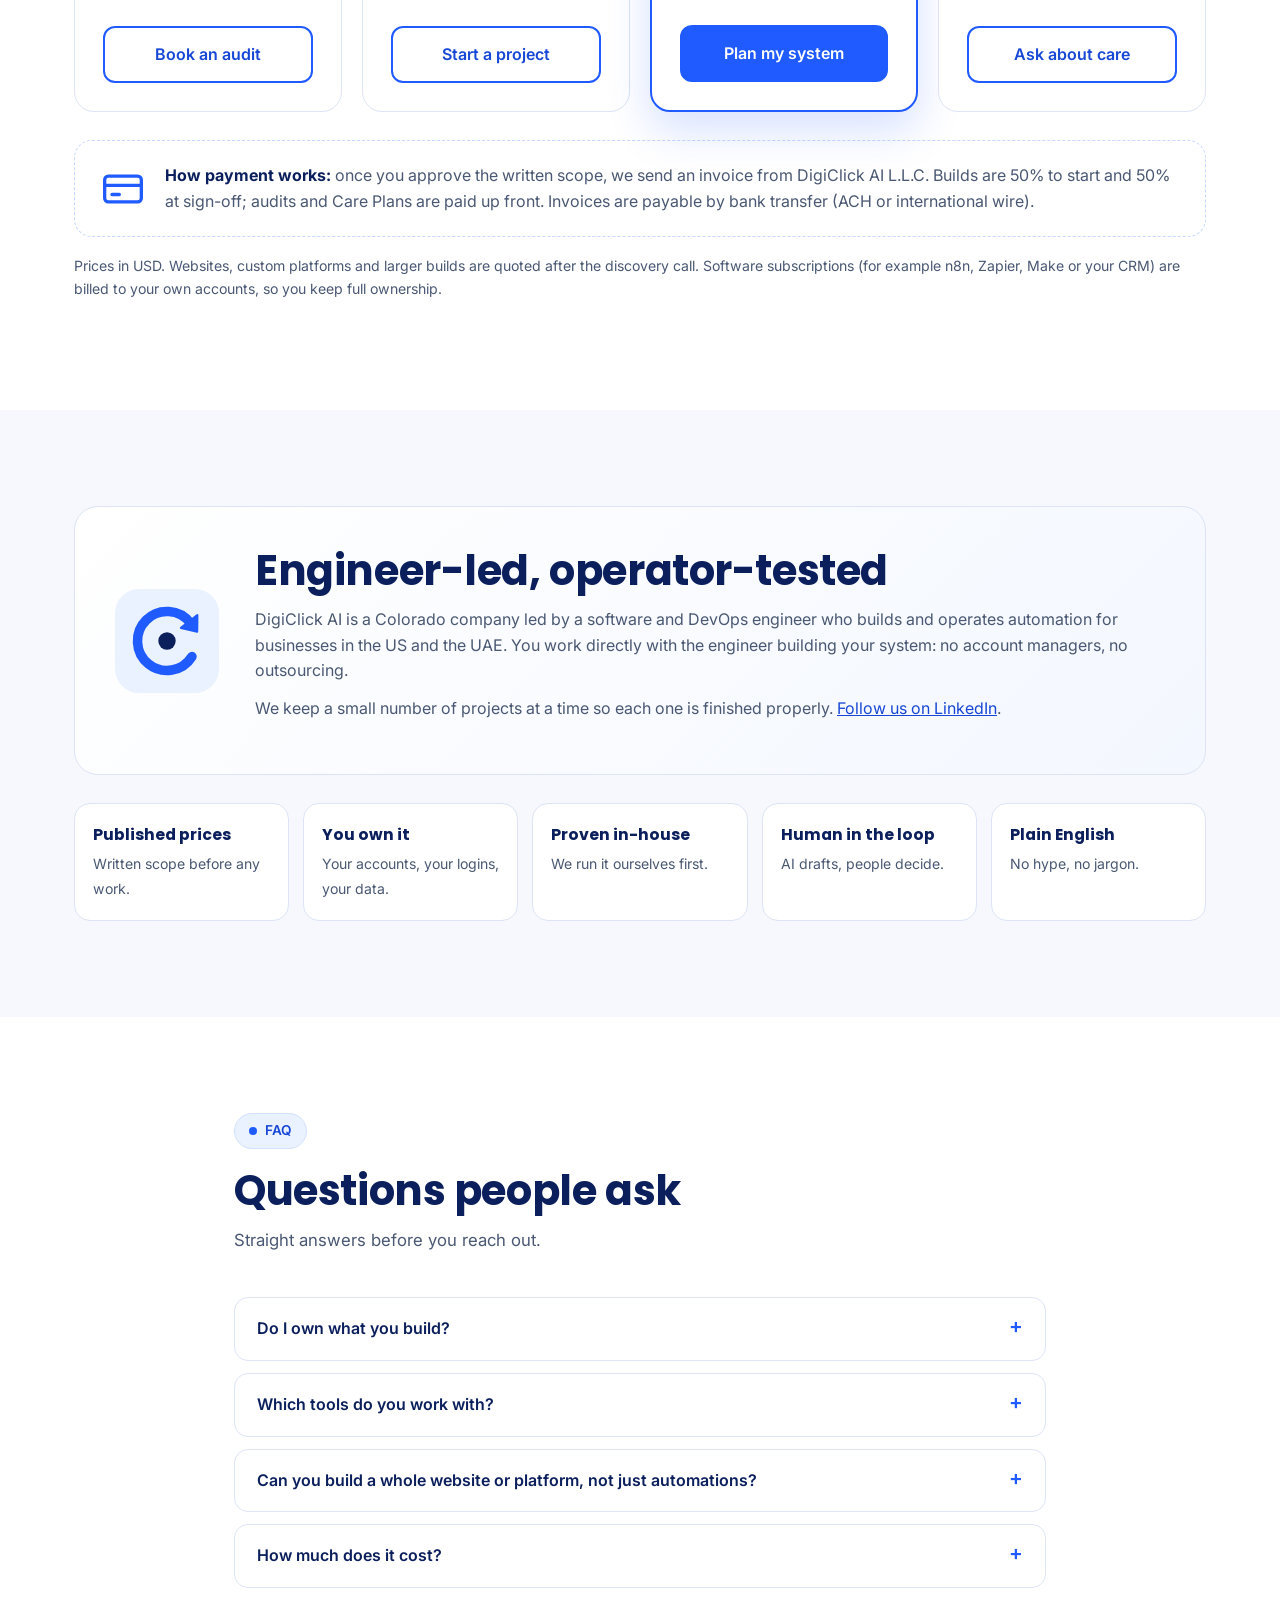
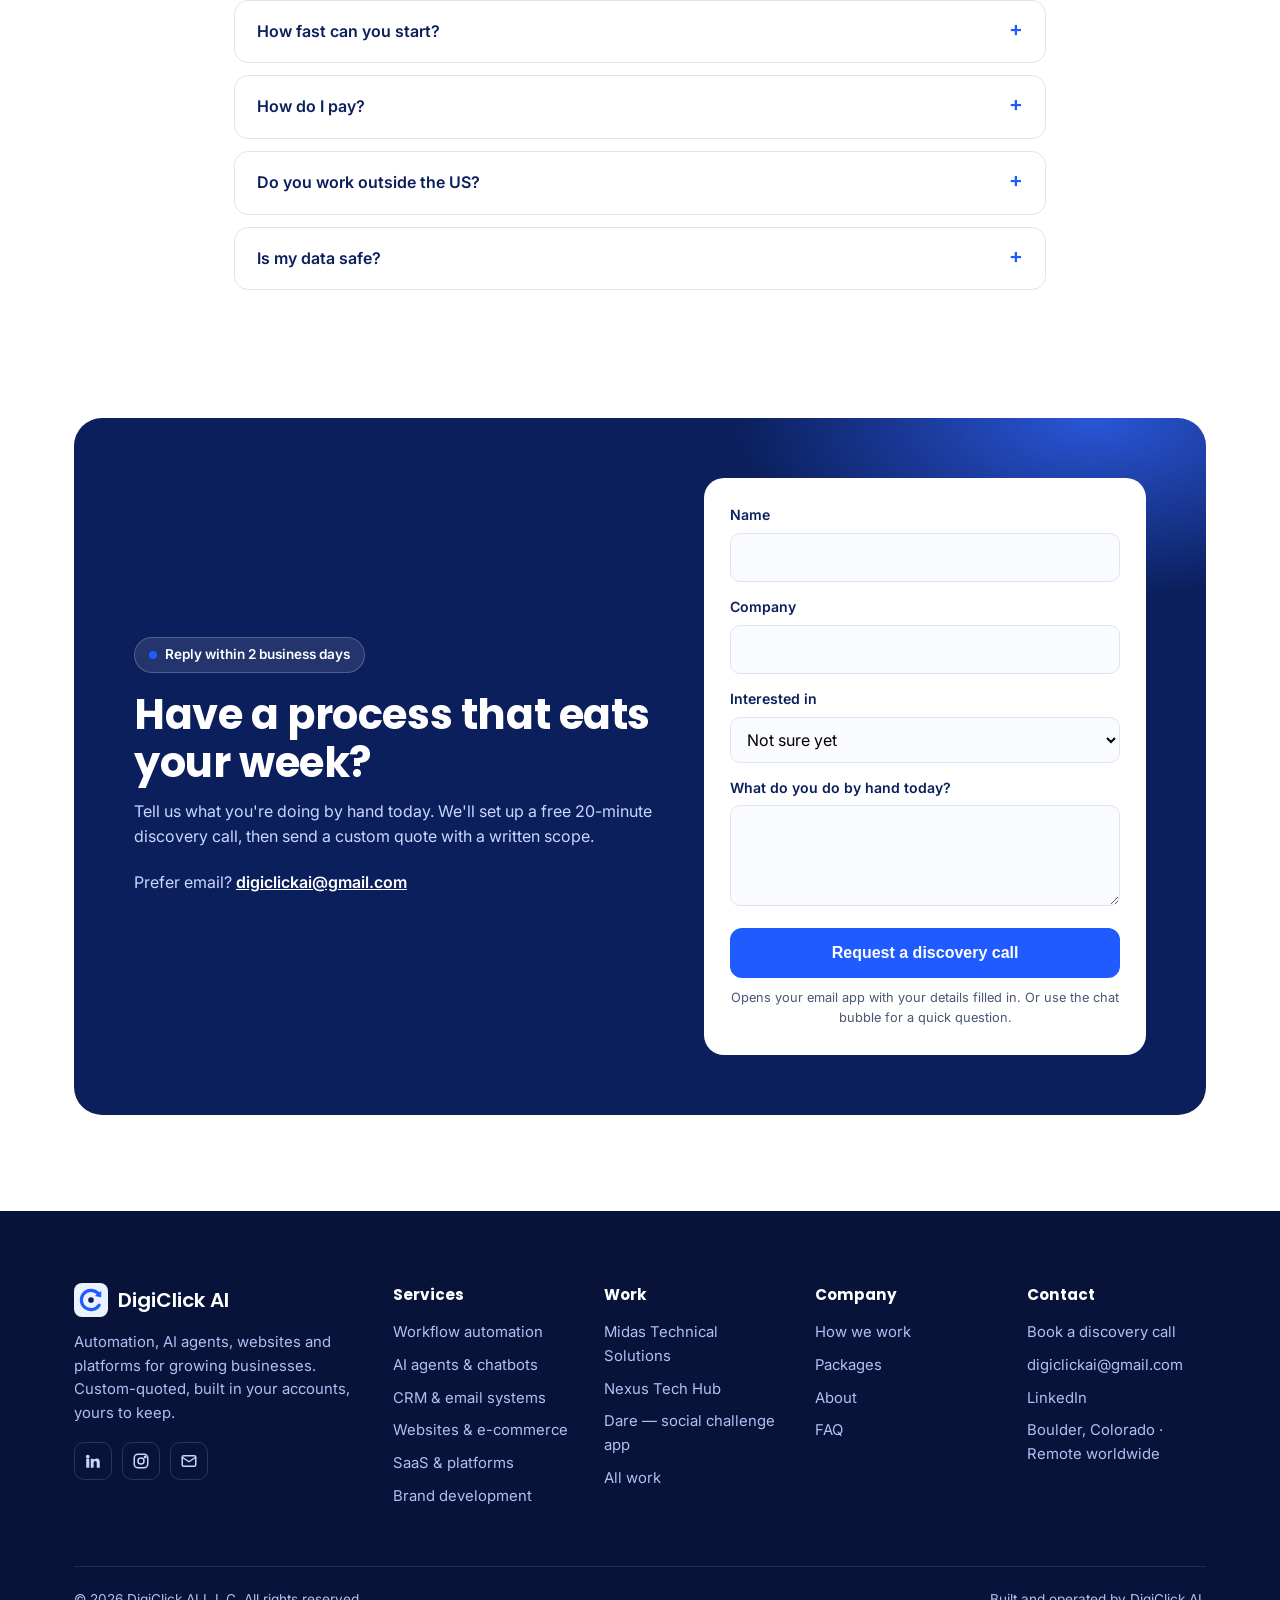
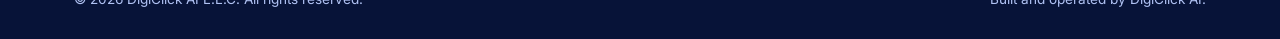
==== commit 74f431c2: "Portfolio: Work page teaser, Dare app assets" ====
--- a/index.html
+++ b/index.html
@@ -14,6 +14,13 @@
 <link rel="preconnect" href="https://fonts.gstatic.com" crossorigin>
 <link href="https://fonts.googleapis.com/css2?family=Poppins:wght@500;600;700&family=Inter:wght@400;500;600&display=swap" rel="stylesheet">
 <script type="application/ld+json">{"@context":"https://schema.org","@type":"ProfessionalService","name":"DigiClick AI L.L.C.","url":"https://digiclickai.github.io/","logo":"https://digiclickai.github.io/profile.png","email":"digiclickai@gmail.com","address":{"@type":"PostalAddress","addressLocality":"Boulder","addressRegion":"CO","addressCountry":"US"},"areaServed":["US","AE"],"sameAs":["https://www.linkedin.com/company/digiclick-ai/","https://www.instagram.com/digiclickai/"],"makesOffer":[{"@type":"Offer","name":"Automation Audit","price":"350","priceCurrency":"USD"},{"@type":"Offer","name":"Starter Workflow","price":"1200","priceCurrency":"USD"},{"@type":"Offer","name":"Operations System","price":"4500","priceCurrency":"USD"},{"@type":"Offer","name":"Care Plan","price":"450","priceCurrency":"USD"}]}</script>
+<!-- Google tag (GA4) -->
+<script async src="https://www.googletagmanager.com/gtm.js?id=GTM-KW5C7RM7"></script>
+<script>
+  window.dataLayer = window.dataLayer || [];
+  function gtag(){dataLayer.push(arguments);}
+  gtag('js', new Date());
+</script>
 <link rel="stylesheet" href="styles.css">
 </head>
 <body>
@@ -23,7 +30,7 @@
    <svg width="36" height="36" viewBox="0 0 120 120" aria-hidden="true"><rect width="120" height="120" rx="28" fill="#EAF1FF"/><path d="M86.8 39.1 A34 34 0 1 0 88.8 78.0" fill="none" stroke="#1F5BFF" stroke-width="11" stroke-linecap="round"/><path d="M95.0 30.1 L94.8 49.3 L76.1 44.9 Z" fill="#1F5BFF" stroke="#1F5BFF" stroke-width="2.5" stroke-linejoin="round"/><circle cx="60" cy="60" r="10" fill="#0B1F5C"/></svg>
    DigiClick <span class="pill">AI</span>
   </a>
-  <nav aria-label="Main"><ul><li><a href="#services">Services</a></li><li><a href="#work">Work</a></li><li><a href="#process">Process</a></li><li><a href="#pricing">Pricing</a></li><li><a href="#faq">FAQ</a></li></ul></nav>
+  <nav aria-label="Main"><ul><li><a href="#services">Services</a></li><li><a href="work/">Work</a></li><li><a href="#process">Process</a></li><li><a href="#pricing">Pricing</a></li><li><a href="#faq">FAQ</a></li></ul></nav>
   <a class="btn" href="#contact">Start a project</a>
  </div>
 </header>
@@ -37,7 +44,7 @@
    <p class="lead">DigiClick AI designs and builds automation, AI agents, websites and full platforms for growing businesses. Every project is custom-quoted with a written scope, and everything we build is yours.</p>
    <div class="ctas">
     <a class="btn" href="#contact" data-plan="Not sure yet">Book a free discovery call</a>
-    <a class="btn ghost" href="#work">See our work</a>
+    <a class="btn ghost" href="work/">See our work</a>
    </div>
    <div class="proof">
     <span><svg width="18" height="18" viewBox="0 0 24 24" fill="none" stroke="#1F5BFF" stroke-width="2.4" stroke-linecap="round" stroke-linejoin="round" aria-hidden="true"><path d="M20 6 9 17l-5-5"/></svg>Custom quote, written scope</span>
@@ -89,34 +96,10 @@
 <section id="work" class="dark">
  <div class="wrap">
   <span class="eyebrow reveal"><i></i> Selected work</span>
-  <h2 class="reveal">Platforms we've built and run</h2>
-  <p class="sub reveal">We build for our own operating companies first, across device repair, wholesale parts and B2B trading in the US and the UAE. These are live businesses, not demos.</p>
-  <div class="work">
-   <article class="case reveal">
-    <div class="shot"><div class="bar"><i></i><i></i><i></i><em>midastechnicalsolutions.com</em></div><a href="work/midas.html"><img src="work-midas.jpg" alt="Midas Technical Solutions wholesale parts storefront" loading="lazy"></a></div>
-    <div class="body">
-     <h3>Midas Technical Solutions</h3>
-     <div class="tags"><span>E-commerce</span><span>Supplier API sync</span><span>AI live chat</span><span>Marketplaces</span></div>
-     <p>A wholesale phone-repair parts store with automated supplier catalog sync (cost, stock and photos on a schedule), an AI live-chat agent trained on store policies, branded order emails, and Walmart Marketplace integration.</p>
-     <a class="more" href="work/midas.html">Read the case study →</a> &nbsp;·&nbsp; <a href="https://midastechnicalsolutions.com" target="_blank" rel="noopener">Live site ↗</a>
-    </div>
-   </article>
-   <article class="case reveal d1">
-    <div class="shot"><div class="bar"><i></i><i></i><i></i><em>nexustechhubhq.com</em></div><a href="work/nexus.html"><img src="work-nexus.jpg" alt="Nexus Tech Hub trade platform" loading="lazy"></a></div>
-    <div class="body">
-     <h3>Nexus Tech Hub</h3>
-     <div class="tags"><span>SaaS platform</span><span>Payments</span><span>AI assistant</span><span>Subscriptions</span></div>
-     <p>A B2B trade platform for device wholesalers: buyer and supplier workspaces, deal matching, built-in payments with subscription billing, and an AI assistant that answers questions about the business's own data.</p>
-     <a class="more" href="work/nexus.html">Read the case study →</a> &nbsp;·&nbsp; <a href="https://nexustechhubhq.com" target="_blank" rel="noopener">Live site ↗</a>
-    </div>
-   </article>
-  </div>
-  <div class="ops">
-   <div class="op reveal"><span class="metric">Operations</span><h3>Multi-region job tracking</h3><p>Jobs and claims across five regions in one tracker, updated automatically.</p></div>
-   <div class="op reveal d1"><span class="metric">Monitoring</span><h3>24/7 business watchdog</h3><p>Checks orders, inboxes and systems around the clock and alerts the team chat.</p></div>
-   <div class="op reveal d2"><span class="metric">Sales</span><h3>Lead intake &amp; follow-up</h3><p>Email, forms and messaging land in one queue with drafted replies.</p></div>
-   <div class="op reveal d3"><span class="metric">Finance</span><h3>Order &amp; payout reporting</h3><p>Daily order pulls and revenue summaries without opening five dashboards.</p></div>
-  </div>
+  <h2 class="reveal">Web, mobile and the systems behind them</h2>
+  <p class="sub reveal">Live platforms, a client mobile app, and automations running in real businesses.</p>
+  <div class="wteaser"><a class="pcard reveal" data-k="web automation" href="work/midas.html"><div class="img"><img src="work-midas.jpg" alt="Midas Technical Solutions" loading="lazy"></div><div class="bd"><span class="kind">E-commerce · Automation</span><h3>Midas Technical Solutions</h3><p>Wholesale parts store with supplier catalog sync, an AI live-chat agent, marketplace listings and 24/7 monitoring.</p><span class="go">View case study →</span></div></a><a class="pcard reveal" data-k="web" href="work/nexus.html"><div class="img"><img src="work-nexus.jpg" alt="Nexus Tech Hub" loading="lazy"></div><div class="bd"><span class="kind">SaaS platform</span><h3>Nexus Tech Hub</h3><p>B2B trade platform: price lists, quotes, deals and card-paid invoices in one thread, with subscriptions and an AI assistant.</p><span class="go">View case study →</span></div></a><a class="pcard reveal" data-k="mobile" href="work/dare.html"><div class="img"><img src="work-dare.jpg" alt="Dare — social challenge app" loading="lazy"></div><div class="bd"><span class="kind">Mobile app · Client project</span><h3>Dare — social challenge app</h3><p>iOS & Android app design: user flow, wireframes, a rewards ledger, moderation and the back-end architecture.</p><span class="go">View case study →</span></div></a></div>
+  <div style="margin-top:34px" class="reveal"><a class="btn" href="work/">View full portfolio →</a></div>
  </div>
 </section>
 
@@ -264,7 +247,7 @@
     </div>
    </div>
    <div><h4>Services</h4><ul><li><a href="#services">Workflow automation</a></li><li><a href="#services">AI agents &amp; chatbots</a></li><li><a href="#services">CRM &amp; email systems</a></li><li><a href="#services">Websites &amp; e-commerce</a></li><li><a href="#services">SaaS &amp; platforms</a></li><li><a href="#services">Brand development</a></li></ul></div>
-   <div><h4>Work</h4><ul><li><a href="work/midas.html">Midas Technical Solutions</a></li><li><a href="work/nexus.html">Nexus Tech Hub</a></li><li><a href="#work">All work</a></li></ul></div>
+   <div><h4>Work</h4><ul><li><a href="work/midas.html">Midas Technical Solutions</a></li><li><a href="work/nexus.html">Nexus Tech Hub</a></li><li><a href="work/dare.html">Dare — social challenge app</a></li><li><a href="work/">All work</a></li></ul></div>
    <div><h4>Company</h4><ul><li><a href="#process">How we work</a></li><li><a href="#pricing">Packages</a></li><li><a href="#about">About</a></li><li><a href="#faq">FAQ</a></li></ul></div>
    <div><h4>Contact</h4><ul><li><a href="#contact">Book a discovery call</a></li><li><a href="mailto:digiclickai@gmail.com">digiclickai@gmail.com</a></li><li><a href="https://www.linkedin.com/company/digiclick-ai/" target="_blank" rel="noopener">LinkedIn</a></li><li>Boulder, Colorado · Remote worldwide</li></ul></div>
   </div>
@@ -299,5 +282,19 @@
 (function(){var s1=document.createElement("script"),s0=document.getElementsByTagName("script")[0];s1.async=true;s1.src='https://embed.tawk.to/6affb40001b60a3cc4c5d431/1k7rde8mf';s1.charset='UTF-8';s1.setAttribute('crossorigin','*');s0.parentNode.insertBefore(s1,s0);})();
 </script>
 <!--End of Tawk.to Script-->
+<script>
+/* GA4 lead tracking */
+document.addEventListener('click',function(e){
+  var a=e.target.closest('a,button'); if(!a||typeof gtag!=='function') return;
+  var h=(a.getAttribute('href')||'');
+  if(h.indexOf('mailto:')===0) gtag('event','contact_email',{link_url:h});
+  else if(/linkedin|instagram/.test(h)) gtag('event','social_click',{link_url:h});
+  else if(a.dataset.plan) gtag('event','select_package',{package:a.dataset.plan});
+  else if(/discovery|book a call|get a quote/i.test(a.textContent)) gtag('event','cta_click',{label:a.textContent.trim().slice(0,60)});
+});
+document.addEventListener('submit',function(e){
+  if(typeof gtag==='function') gtag('event','generate_lead',{form_id:e.target.id||'lead',method:'contact_form'});
+},true);
+</script>
 </body>
 </html>
--- a/styles.css
+++ b/styles.css
@@ -205,3 +205,33 @@
 .case .more{display:inline-flex;align-items:center;gap:6px}
 @media (max-width:1000px){.fgrid{grid-template-columns:1fr 1fr}.meta,.gallery,.two{grid-template-columns:1fr 1fr}}
 @media (max-width:620px){.fgrid,.meta,.gallery,.two{grid-template-columns:1fr}}
+/* ---- Portfolio + architecture ---- */
+.filters{display:flex;gap:10px;flex-wrap:wrap;margin:0 0 34px}
+.filters button{font:600 .92rem Inter,sans-serif;border:1.5px solid var(--line);background:#fff;color:var(--deep);border-radius:999px;padding:9px 18px;cursor:pointer;transition:all .2s}
+.filters button.on,.filters button:hover{background:var(--blue);border-color:var(--blue);color:#fff}
+.pgrid{display:grid;grid-template-columns:repeat(3,1fr);gap:26px}
+.pcard{border:1px solid var(--line);border-radius:var(--r);overflow:hidden;background:#fff;text-decoration:none;color:inherit;display:flex;flex-direction:column;transition:transform .25s,box-shadow .25s}
+.pcard:hover{transform:translateY(-6px);box-shadow:0 22px 48px rgba(11,31,92,.14)}
+.pcard .img{aspect-ratio:16/10;background:var(--light);overflow:hidden}.pcard .img img{width:100%;height:100%;object-fit:cover;object-position:top;transition:transform .5s}
+.pcard:hover .img img{transform:scale(1.04)}
+.pcard .bd{padding:22px 22px 26px;display:flex;flex-direction:column;gap:10px;flex:1}
+.pcard .kind{font-size:.78rem;font-weight:700;letter-spacing:.06em;text-transform:uppercase;color:var(--blue-dark)}
+.pcard h3{margin:0;font-size:1.25rem}.pcard p{margin:0;color:var(--muted);font-size:.95rem}
+.pcard .go{margin-top:auto;font-weight:600;color:var(--blue-dark)}
+.pcard.hide{display:none}
+.wteaser{display:grid;grid-template-columns:repeat(3,1fr);gap:22px}
+.arch{border:1px solid var(--line);border-radius:22px;background:linear-gradient(180deg,#fff,#F6F9FF);padding:28px;display:flex;flex-direction:column;gap:0}
+.layer{display:grid;grid-template-columns:150px 1fr;gap:18px;align-items:center}
+.layer>b{font:600 .82rem Poppins,sans-serif;color:var(--muted);text-transform:uppercase;letter-spacing:.06em}
+.layer .chips{display:flex;flex-wrap:wrap;gap:10px}
+.layer .chips span{background:#fff;border:1.5px solid #D3E0FF;border-radius:12px;padding:10px 14px;font-weight:600;font-size:.9rem;color:var(--deep);box-shadow:0 6px 16px rgba(11,31,92,.05)}
+.layer .chips span small{display:block;font-weight:500;color:var(--muted);font-size:.76rem}
+.layer.hub .chips span{background:var(--blue);border-color:var(--blue);color:#fff}.layer.hub .chips span small{color:#DCE6FF}
+.down{height:30px;margin-left:168px;position:relative}.down:before{content:"";position:absolute;left:22px;top:4px;bottom:4px;border-left:2px dashed #9DB5FF}
+.down:after{content:"";position:absolute;left:17px;bottom:2px;border:6px solid transparent;border-top-color:#9DB5FF}
+.phones{display:flex;gap:22px;overflow-x:auto;padding:6px 4px 20px;scroll-snap-type:x mandatory}
+.phones figure{margin:0;flex:0 0 220px;scroll-snap-align:start;text-align:center}
+.phones img{width:220px;height:auto;filter:drop-shadow(0 16px 30px rgba(11,31,92,.16))}
+.phones figcaption{font-weight:600;color:var(--deep);font-size:.9rem;margin-top:8px}
+@media(max-width:900px){.pgrid,.wteaser{grid-template-columns:1fr}.layer{grid-template-columns:1fr;gap:8px}.down{margin-left:0}}
+.dark .pcard h3{color:var(--deep)}.dark .pcard p{color:var(--muted)}
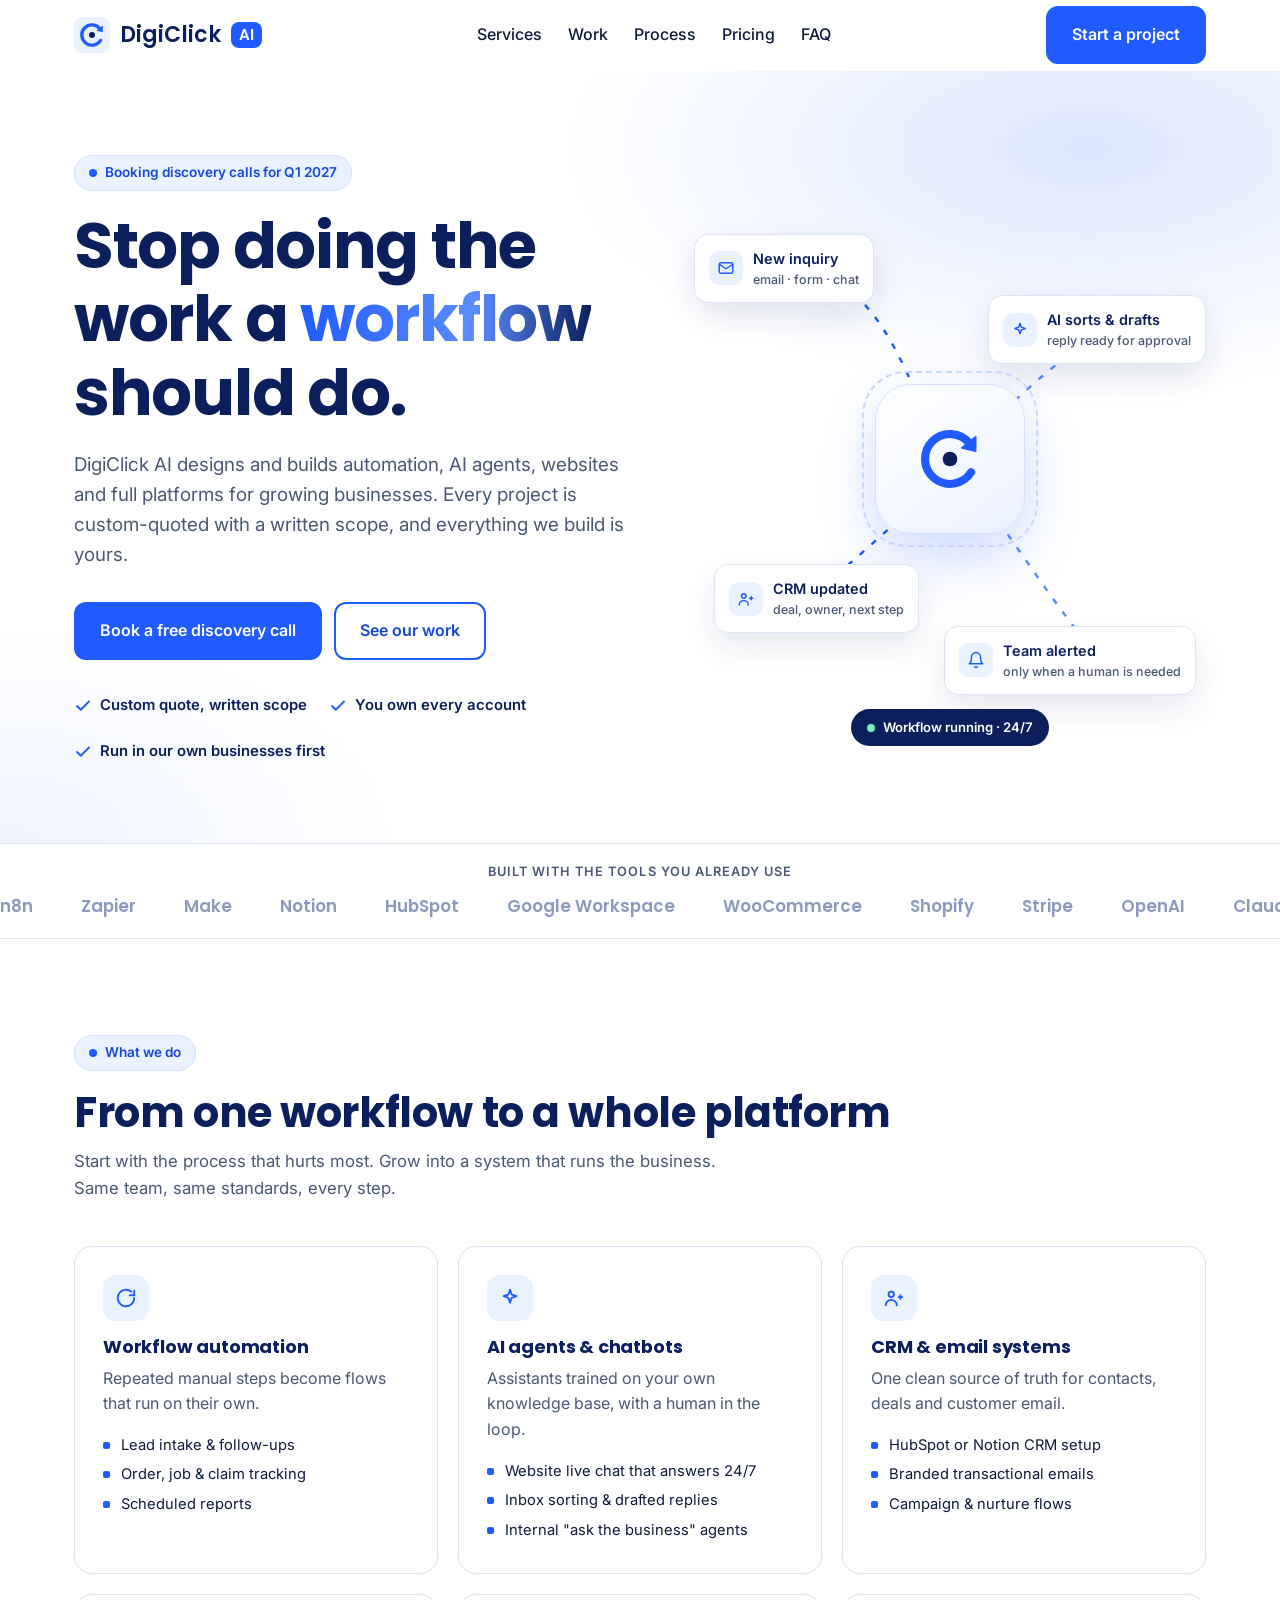
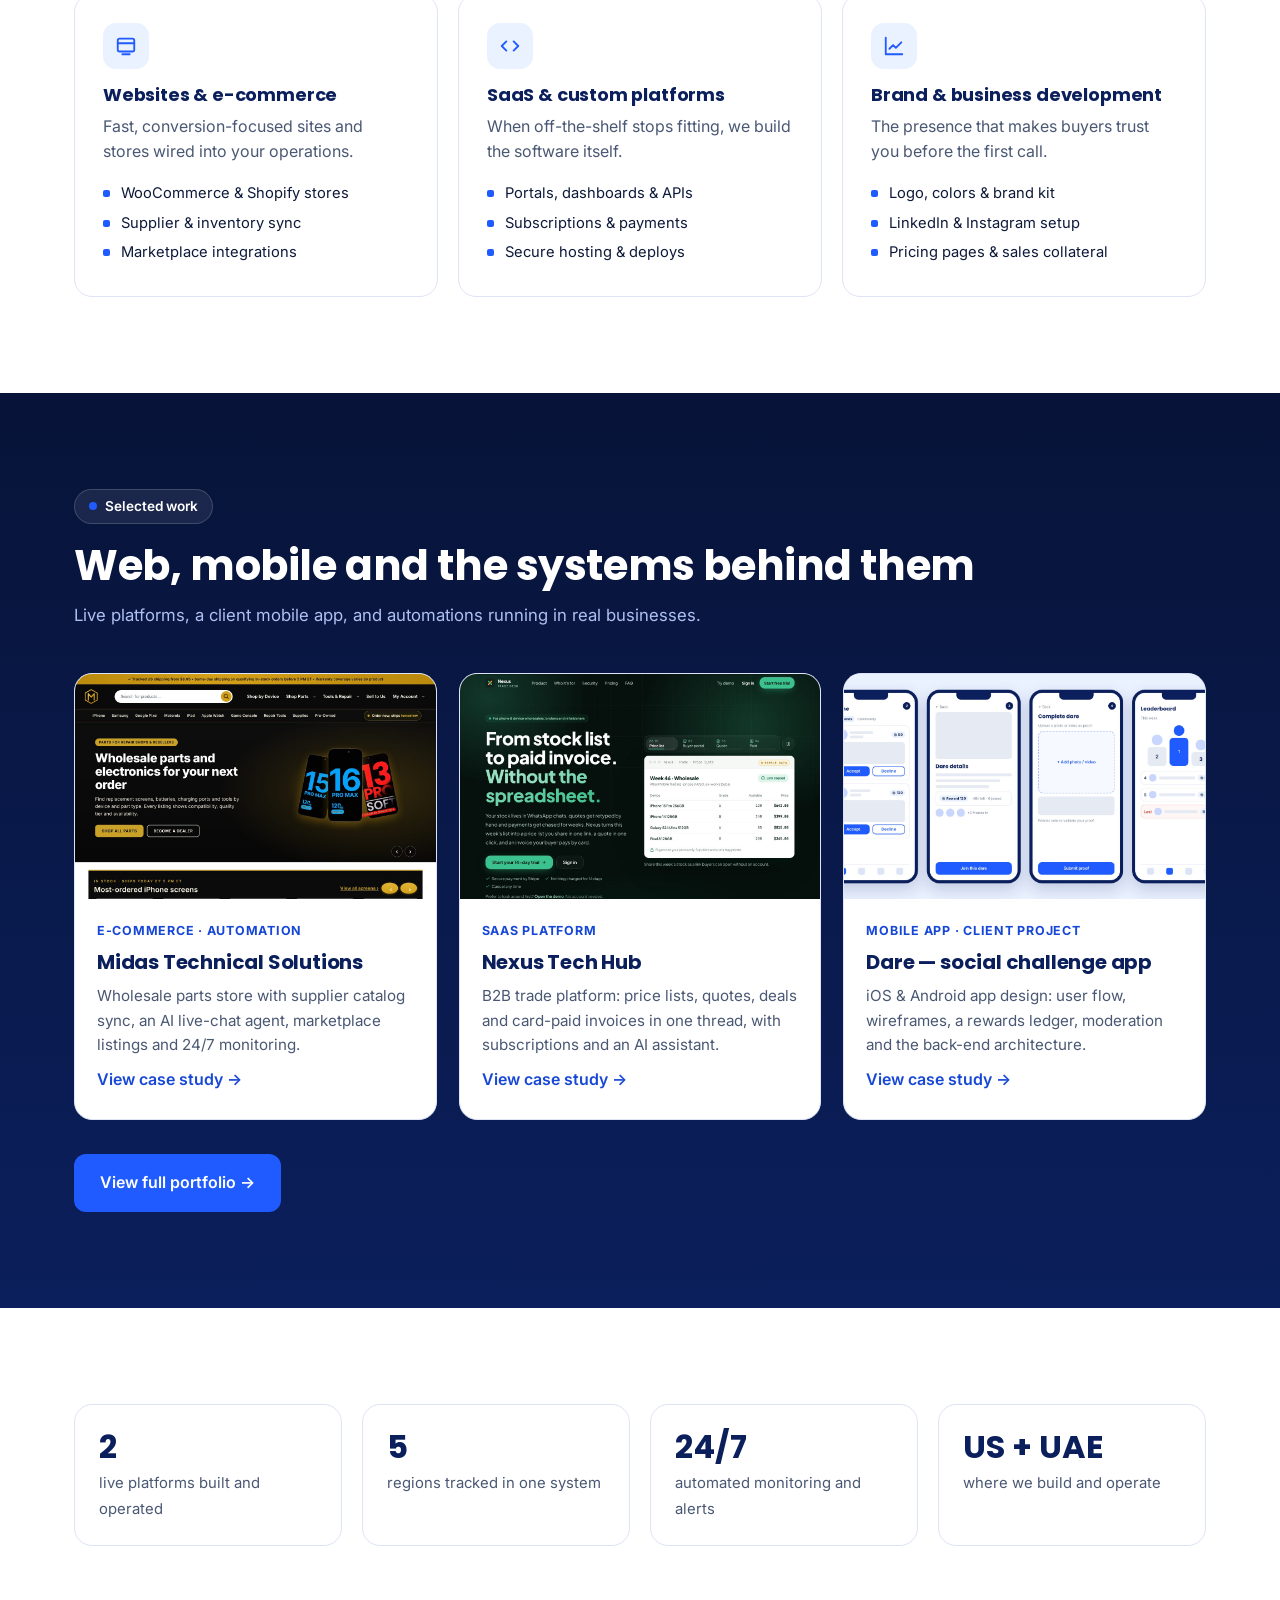
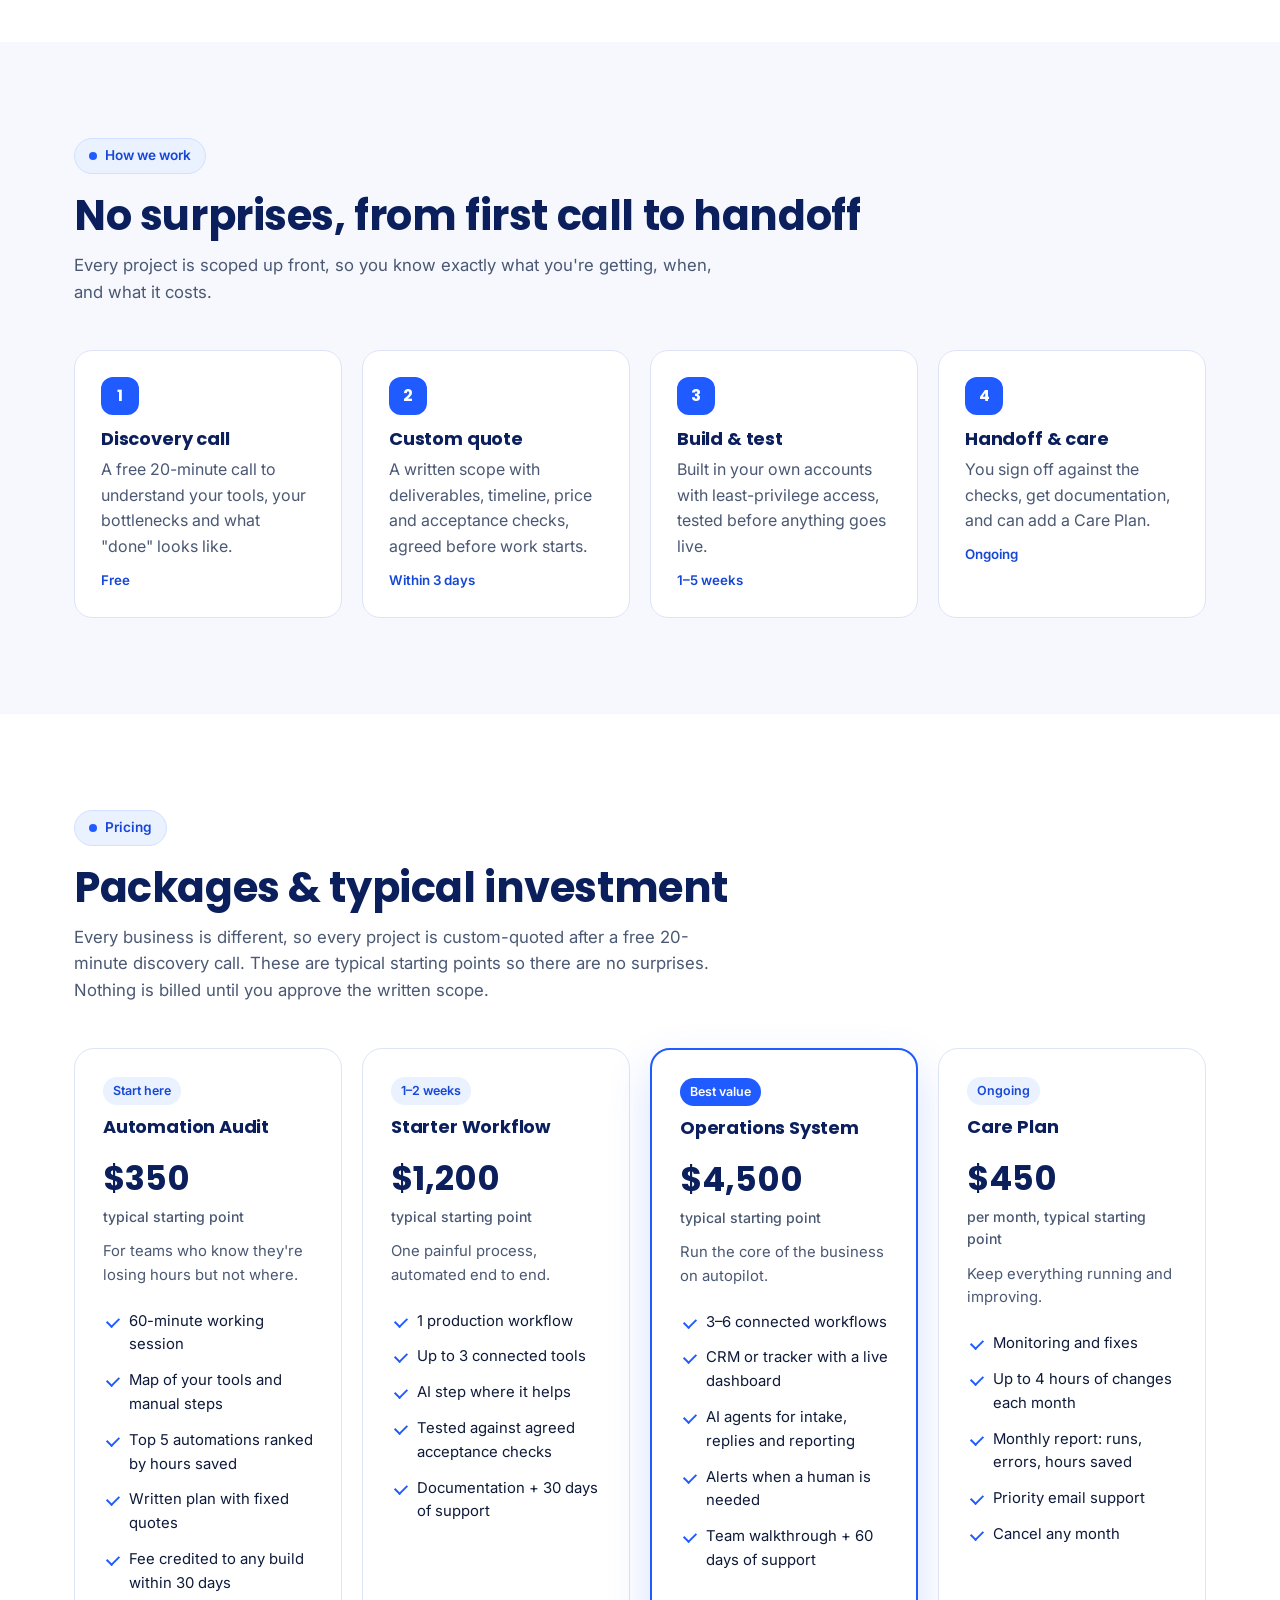
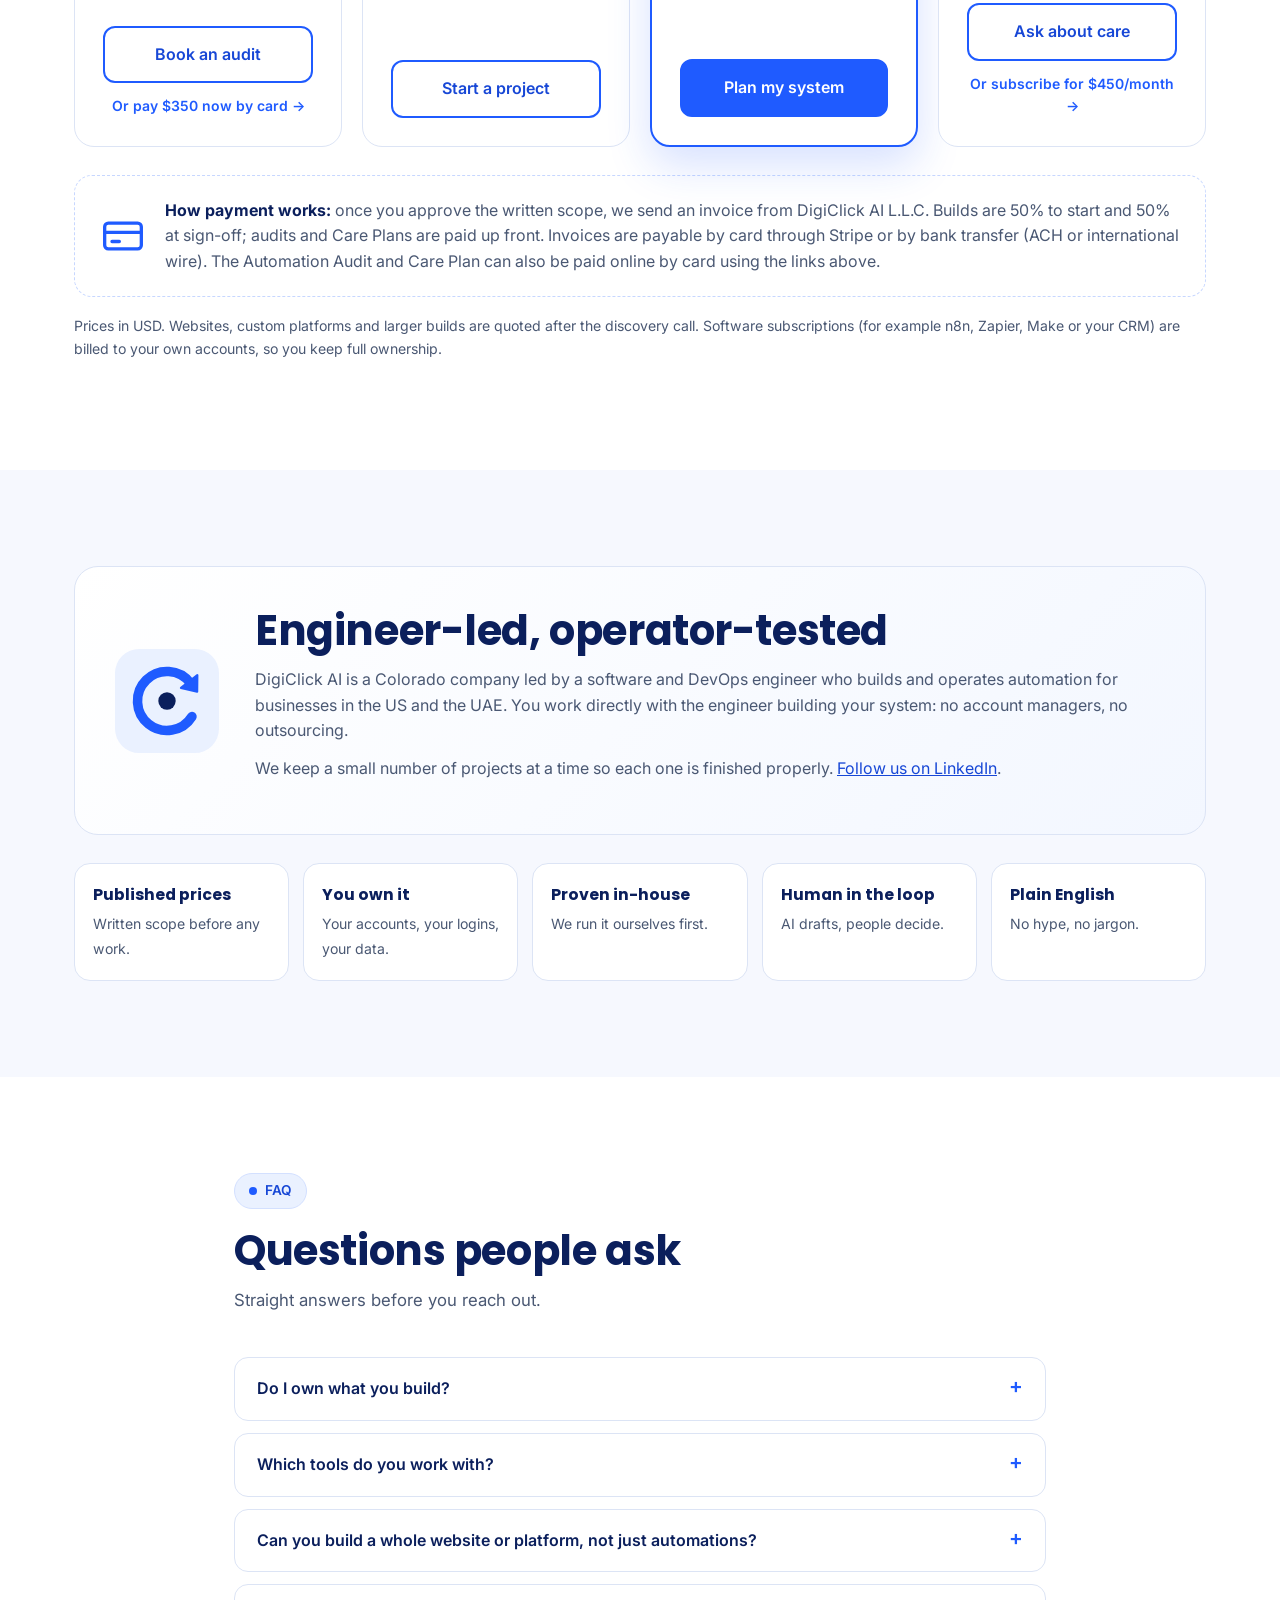
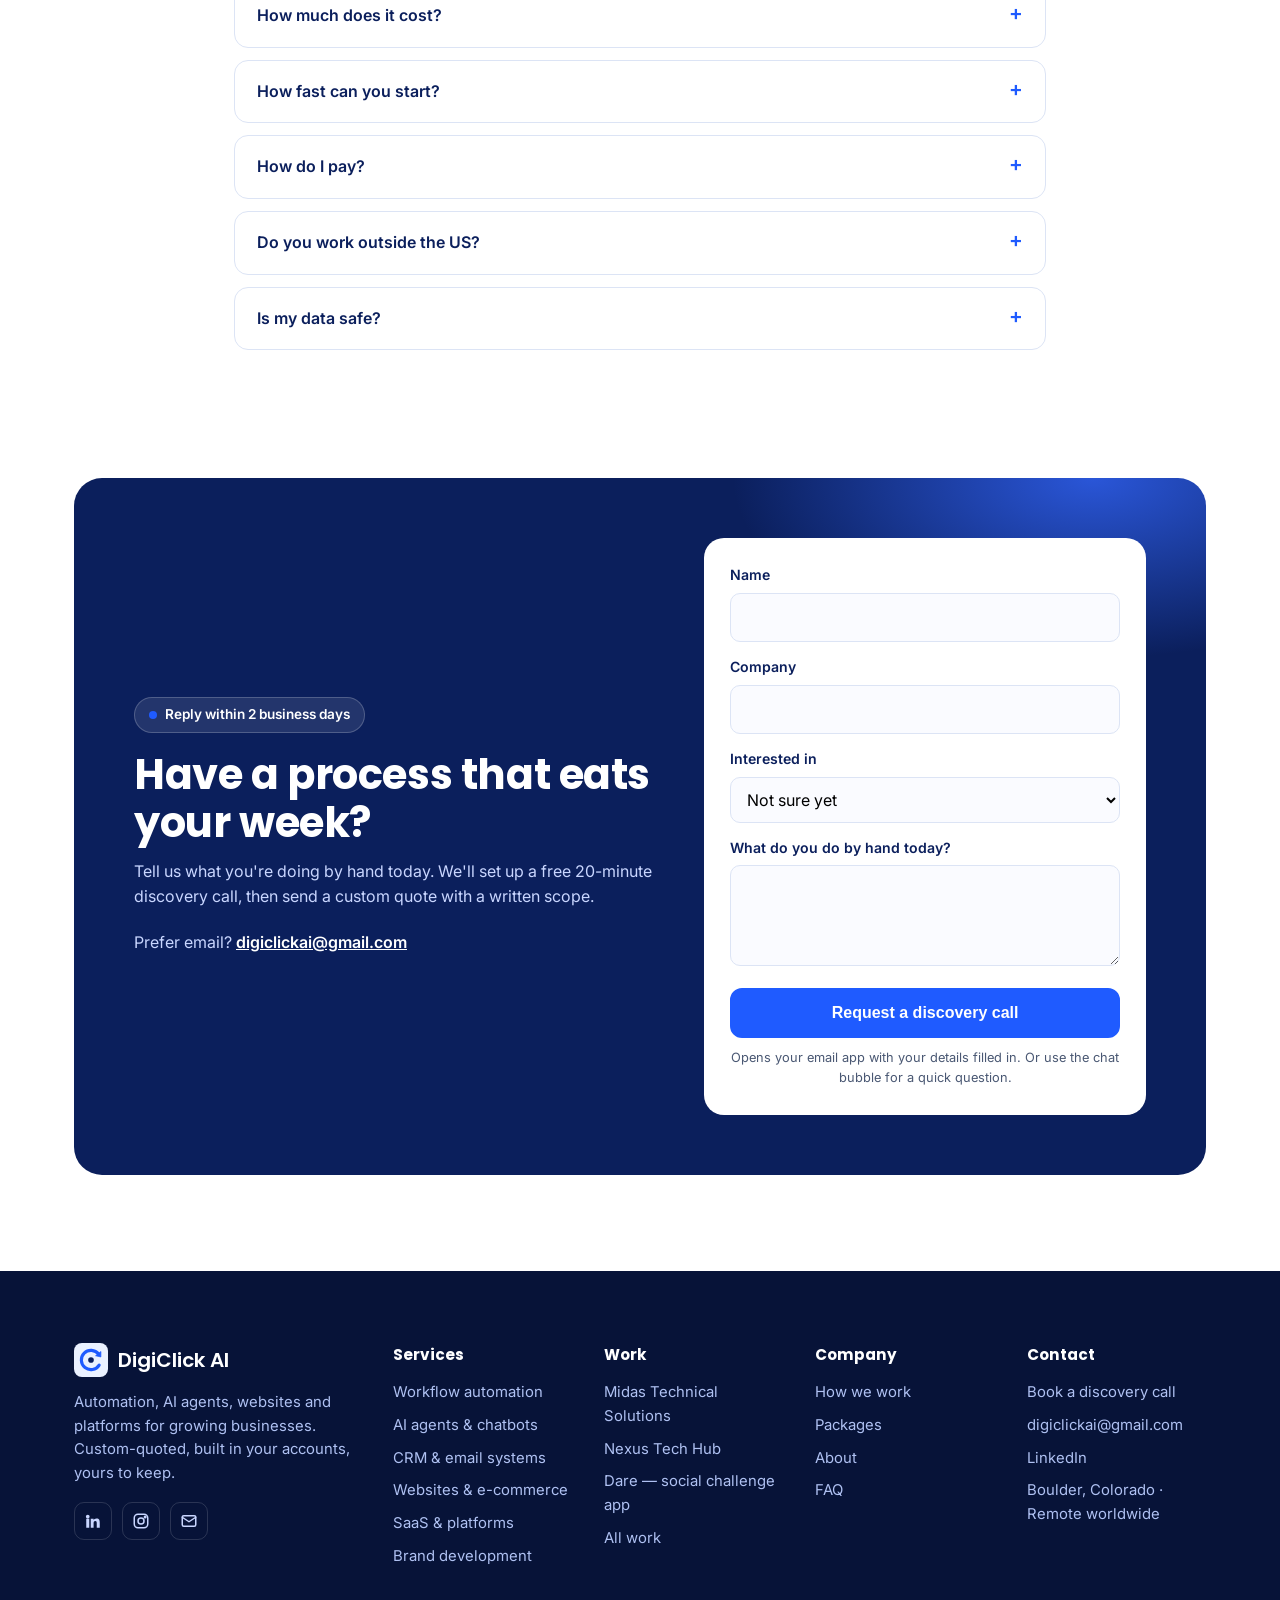
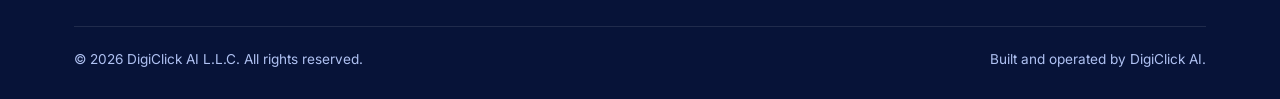
==== commit 24b4eb02: "Add Stripe card payment links for Audit and Care Plan Updated payment information to include card pa" ====
--- a/index.html
+++ b/index.html
@@ -141,6 +141,7 @@
     <p class="for">For teams who know they're losing hours but not where.</p>
     <ul><li>60-minute working session</li><li>Map of your tools and manual steps</li><li>Top 5 automations ranked by hours saved</li><li>Written plan with fixed quotes</li><li>Fee credited to any build within 30 days</li></ul>
     <a class="btn ghost" href="#contact" data-plan="Automation Audit">Book an audit</a>
+<a class="paylink" href="https://buy.stripe.com/3cI3cx6FC0lYc7a10S3Je01" target="_blank" rel="noopener" style="display:block;margin-top:12px;text-align:center;font-size:14px;font-weight:600;color:#1F5BFF;text-decoration:none">Or pay $350 now by card &rarr;</a>
    </div>
    <div class="plan reveal d1">
     <span class="tag">1–2 weeks</span>
@@ -165,11 +166,12 @@
     <p class="for">Keep everything running and improving.</p>
     <ul><li>Monitoring and fixes</li><li>Up to 4 hours of changes each month</li><li>Monthly report: runs, errors, hours saved</li><li>Priority email support</li><li>Cancel any month</li></ul>
     <a class="btn ghost" href="#contact" data-plan="Care Plan">Ask about care</a>
+<a class="paylink" href="https://buy.stripe.com/9B63cx0heecOc7a24W3Je00" target="_blank" rel="noopener" style="display:block;margin-top:12px;text-align:center;font-size:14px;font-weight:600;color:#1F5BFF;text-decoration:none">Or subscribe for $450/month &rarr;</a>
    </div>
   </div>
   <div class="paybox reveal">
    <svg width="44" height="44" viewBox="0 0 24 24" fill="none" stroke="#1F5BFF" stroke-width="1.8" stroke-linecap="round" stroke-linejoin="round" aria-hidden="true"><rect x="2" y="5" width="20" height="14" rx="2"/><path d="M2 10h20M6 15h4"/></svg>
-   <p><b>How payment works:</b> once you approve the written scope, we send an invoice from DigiClick AI L.L.C. Builds are 50% to start and 50% at sign-off; audits and Care Plans are paid up front. Invoices are payable by bank transfer (ACH or international wire).</p>
+   <p><b>How payment works:</b> once you approve the written scope, we send an invoice from DigiClick AI L.L.C. Builds are 50% to start and 50% at sign-off; audits and Care Plans are paid up front. Invoices are payable by card through Stripe or by bank transfer (ACH or international wire). The Automation Audit and Care Plan can also be paid online by card using the links above.</p>
   </div>
   <p class="note">Prices in USD. Websites, custom platforms and larger builds are quoted after the discovery call. Software subscriptions (for example n8n, Zapier, Make or your CRM) are billed to your own accounts, so you keep full ownership.</p>
  </div>
@@ -205,7 +207,7 @@
   <details><summary>Can you build a whole website or platform, not just automations?</summary><p>Yes. We build e-commerce stores, client portals, dashboards and full SaaS platforms, and we run two of our own. These are quoted after an audit.</p></details>
   <details><summary>How much does it cost?</summary><p>It depends on what you need, so every project gets a custom quote after a free discovery call. As a guide, single workflows usually start around $1,200, full operations systems around $4,500, and websites or platforms are quoted on scope. You see the full price in writing before anything starts.</p></details>
   <details><summary>How fast can you start?</summary><p>Audits are usually booked within a week. Builds start once the written scope is approved.</p></details>
-  <details><summary>How do I pay?</summary><p>You receive an invoice from DigiClick AI L.L.C. after approving the scope. Builds are 50% up front and 50% at sign-off; audits and Care Plans are paid up front. Bank transfer (ACH or international wire) is accepted.</p></details>
+  <details><summary>How do I pay?</summary><p>You receive an invoice from DigiClick AI L.L.C. after approving the scope. Builds are 50% up front and 50% at sign-off; audits and Care Plans are paid up front. You can pay by card through Stripe or by bank transfer (ACH or international wire). The Automation Audit and Care Plan can also be paid online by card from the Pricing section.</p></details>
   <details><summary>Do you work outside the US?</summary><p>Yes. We work remotely with businesses in the US, the UAE and elsewhere, in English.</p></details>
   <details><summary>Is my data safe?</summary><p>We use least-privilege access, never store your passwords, and remove our access at handoff unless you're on a Care Plan. We're happy to sign your NDA.</p></details>
  </div>
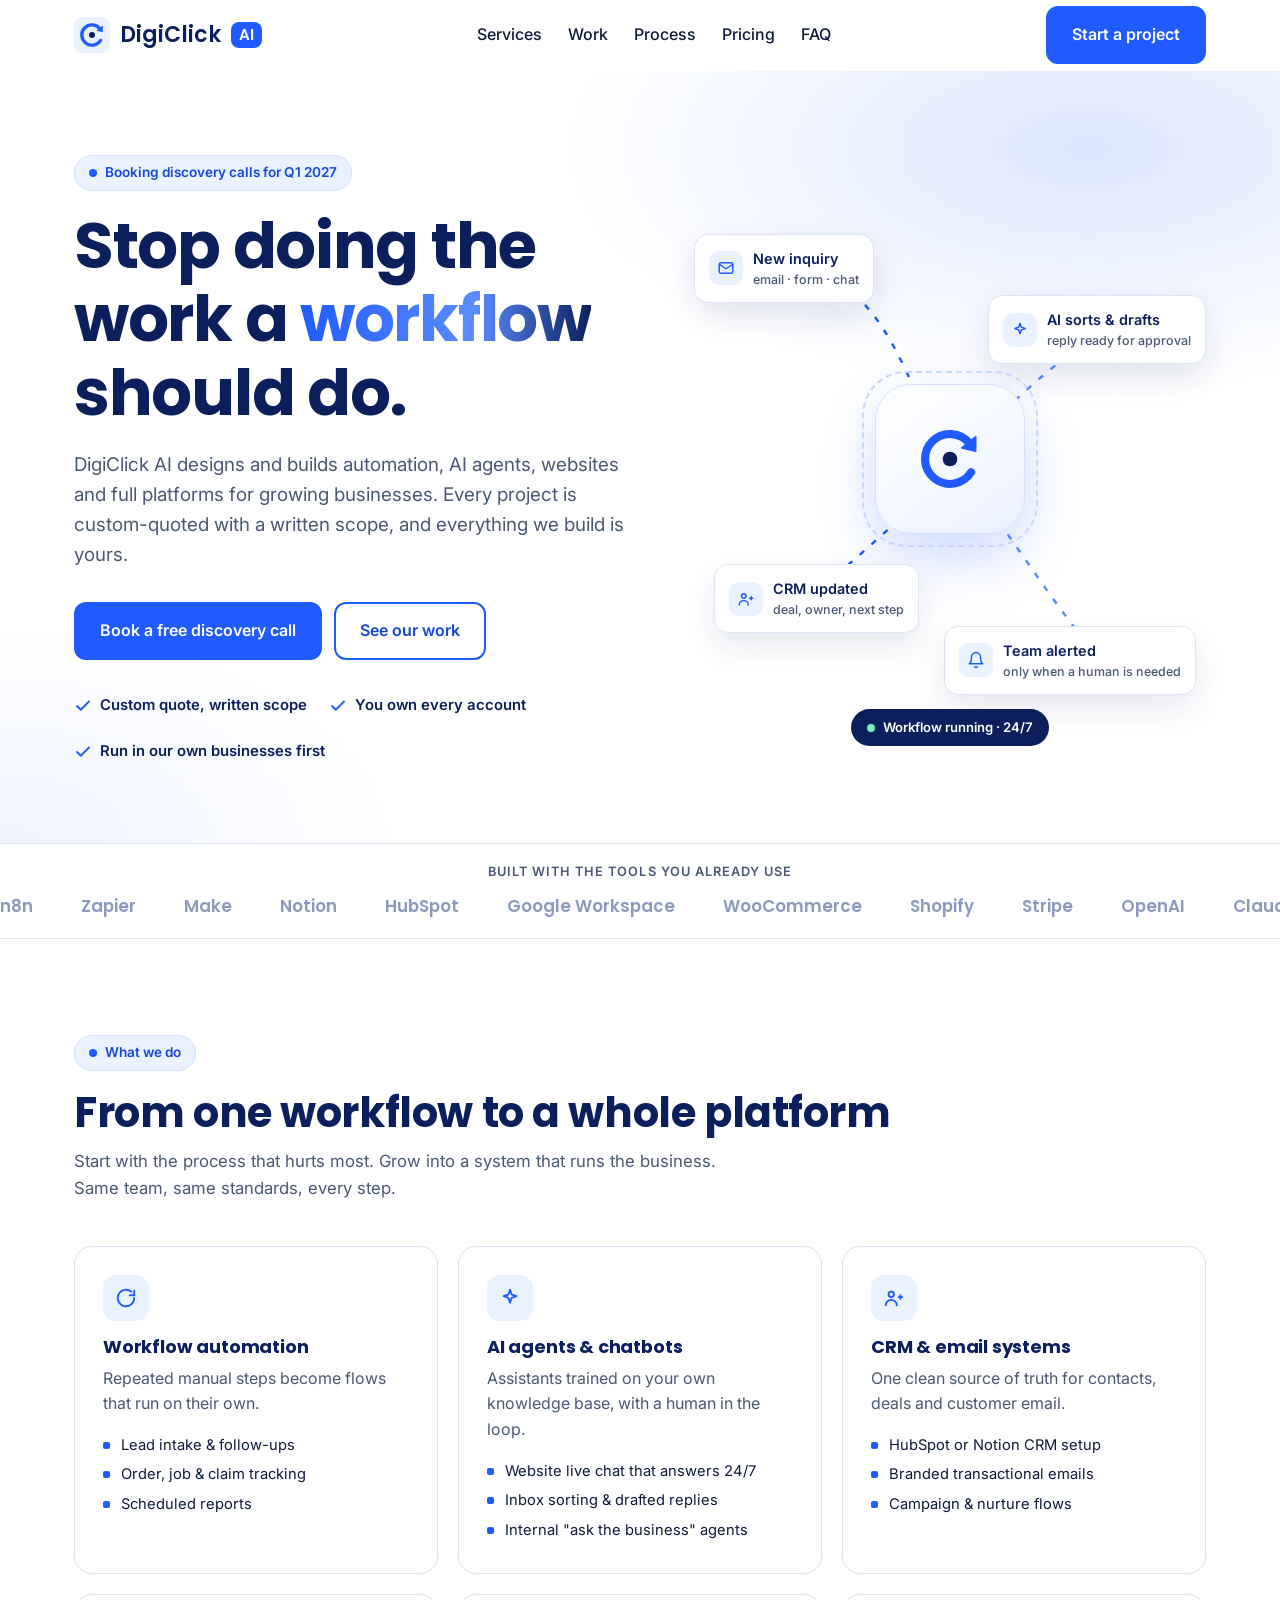
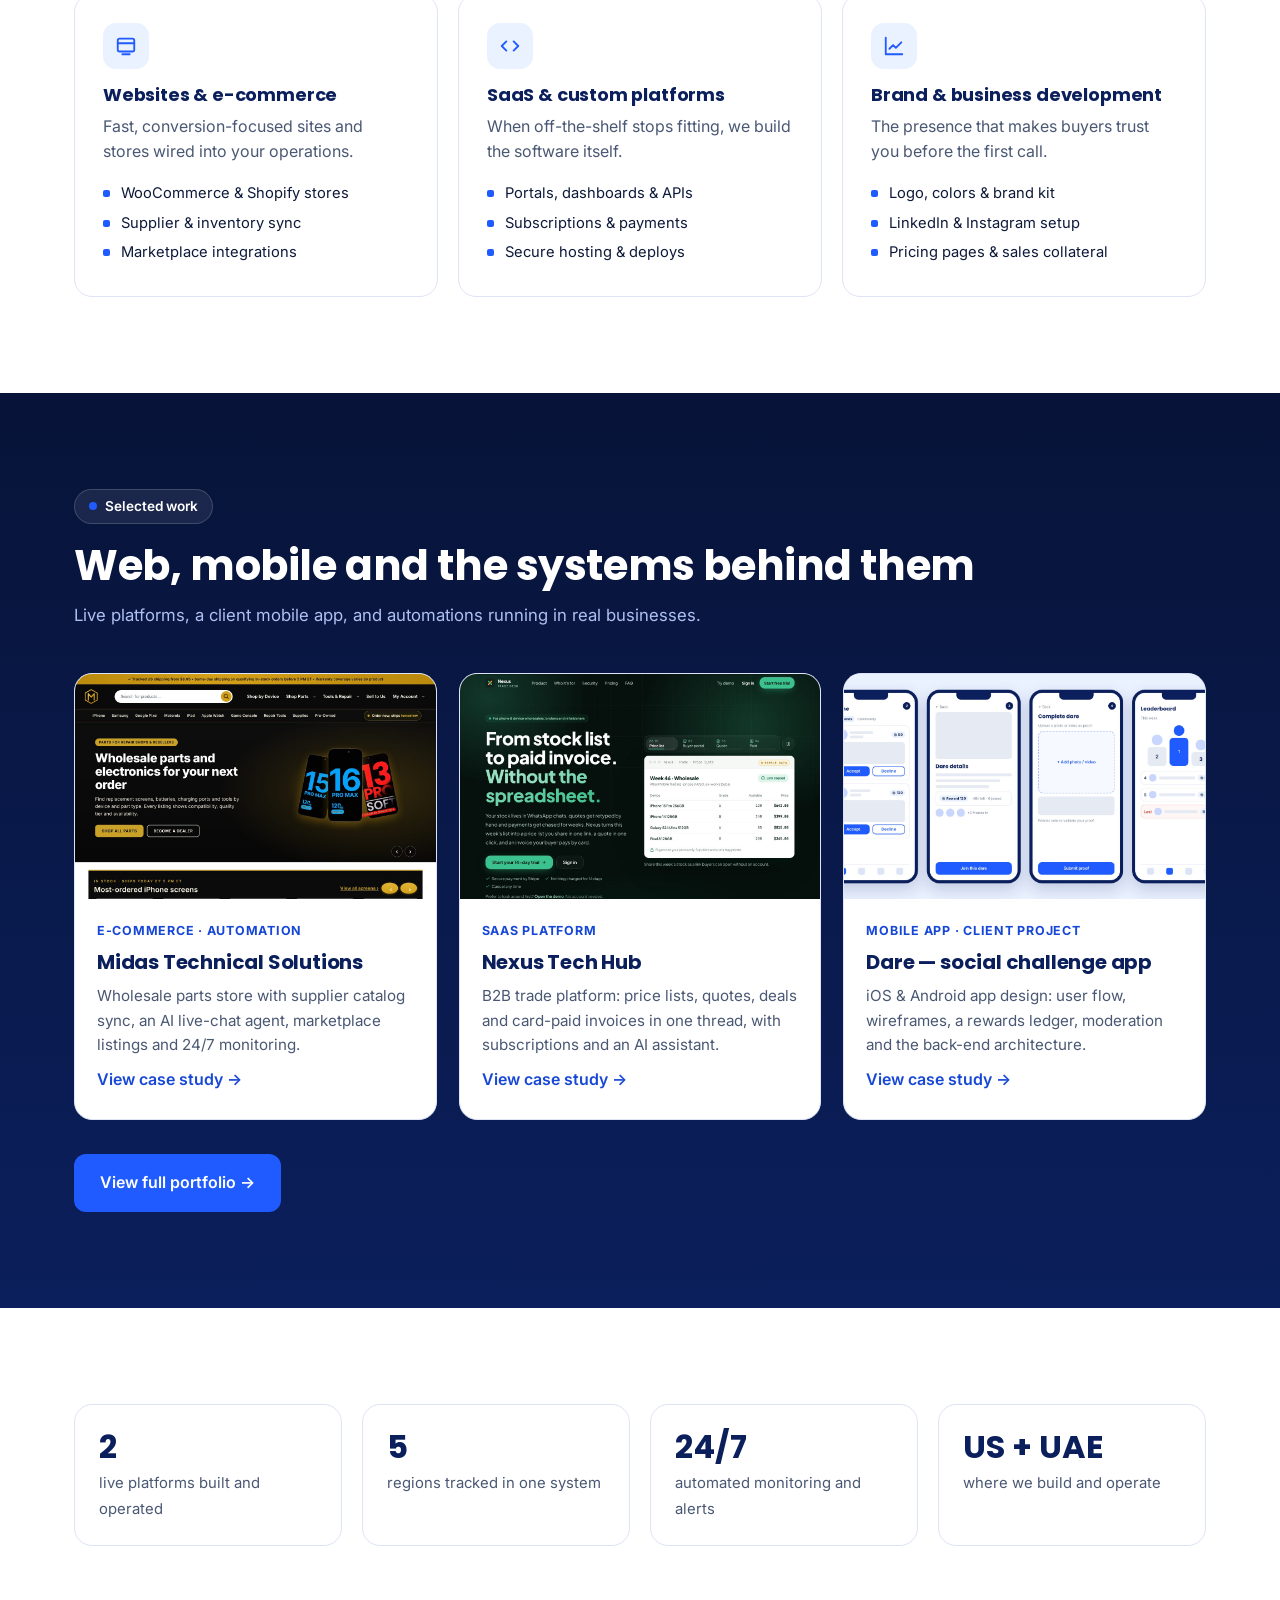
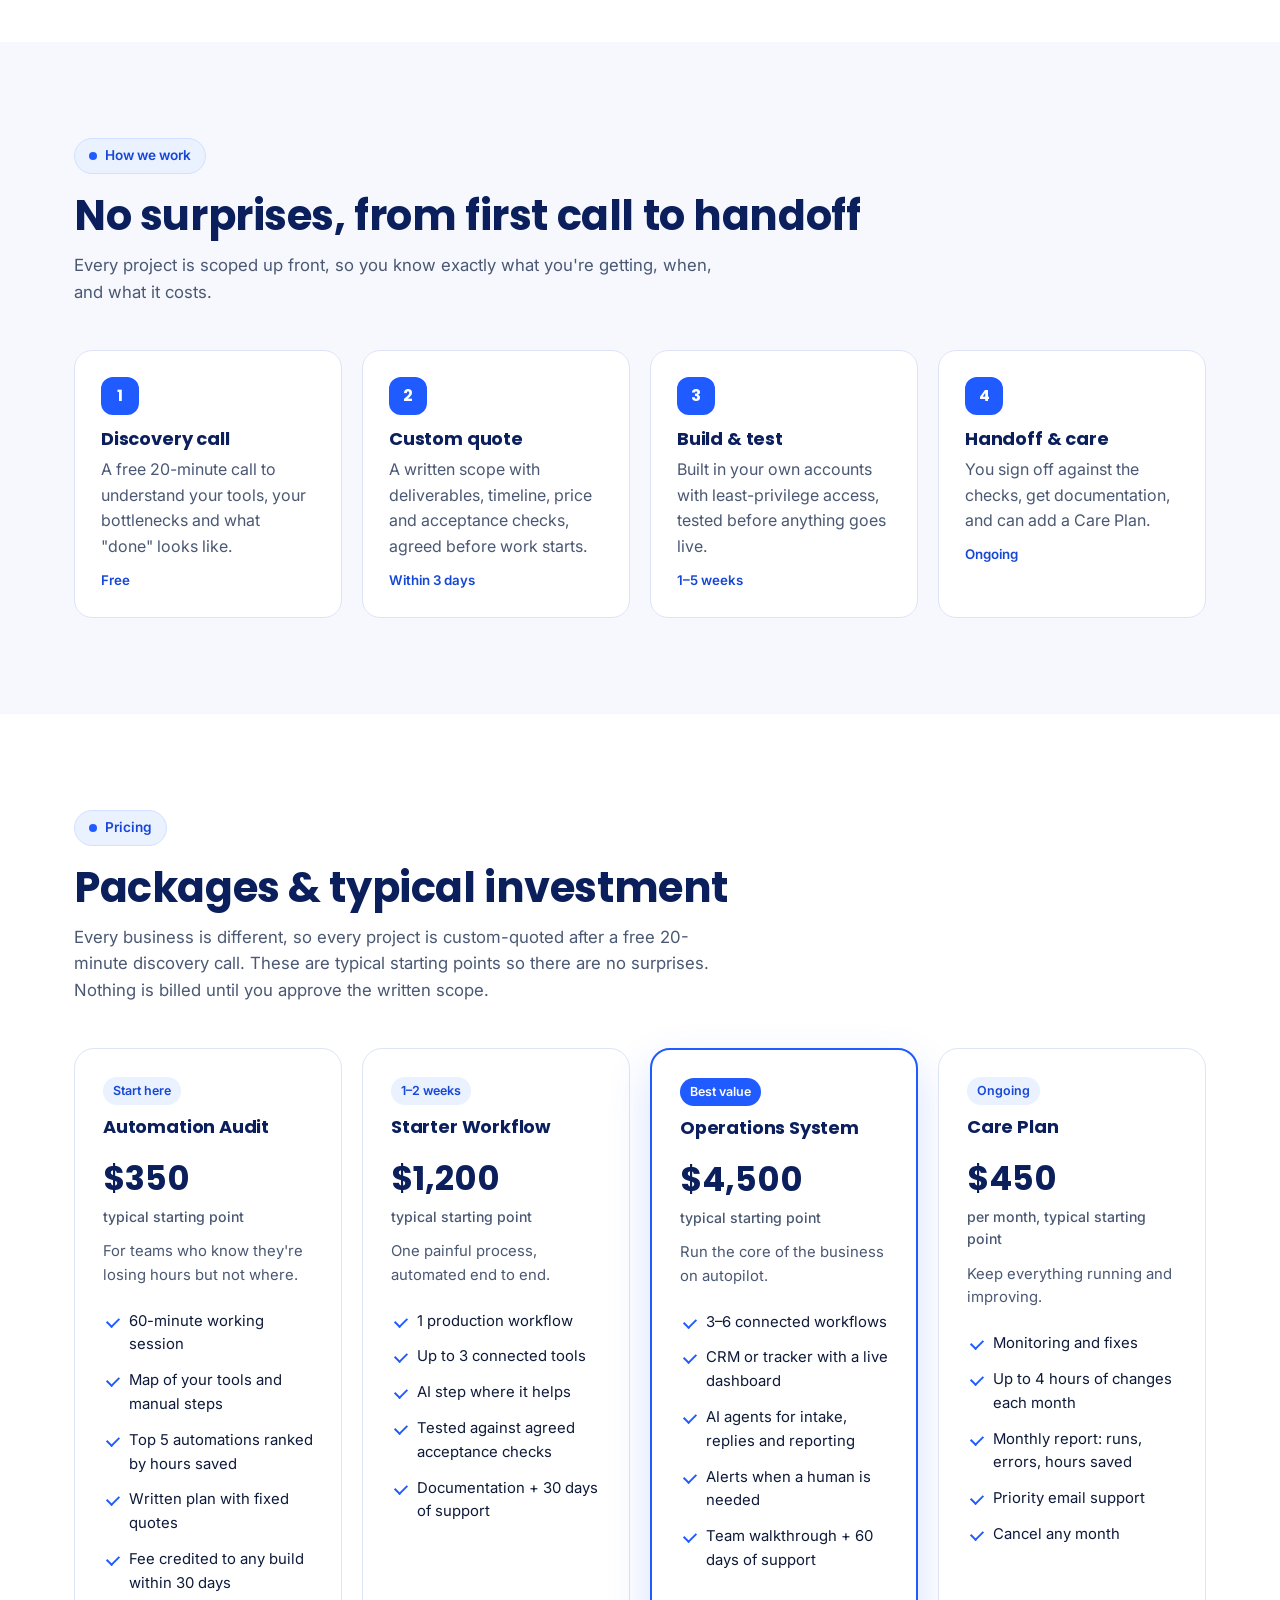
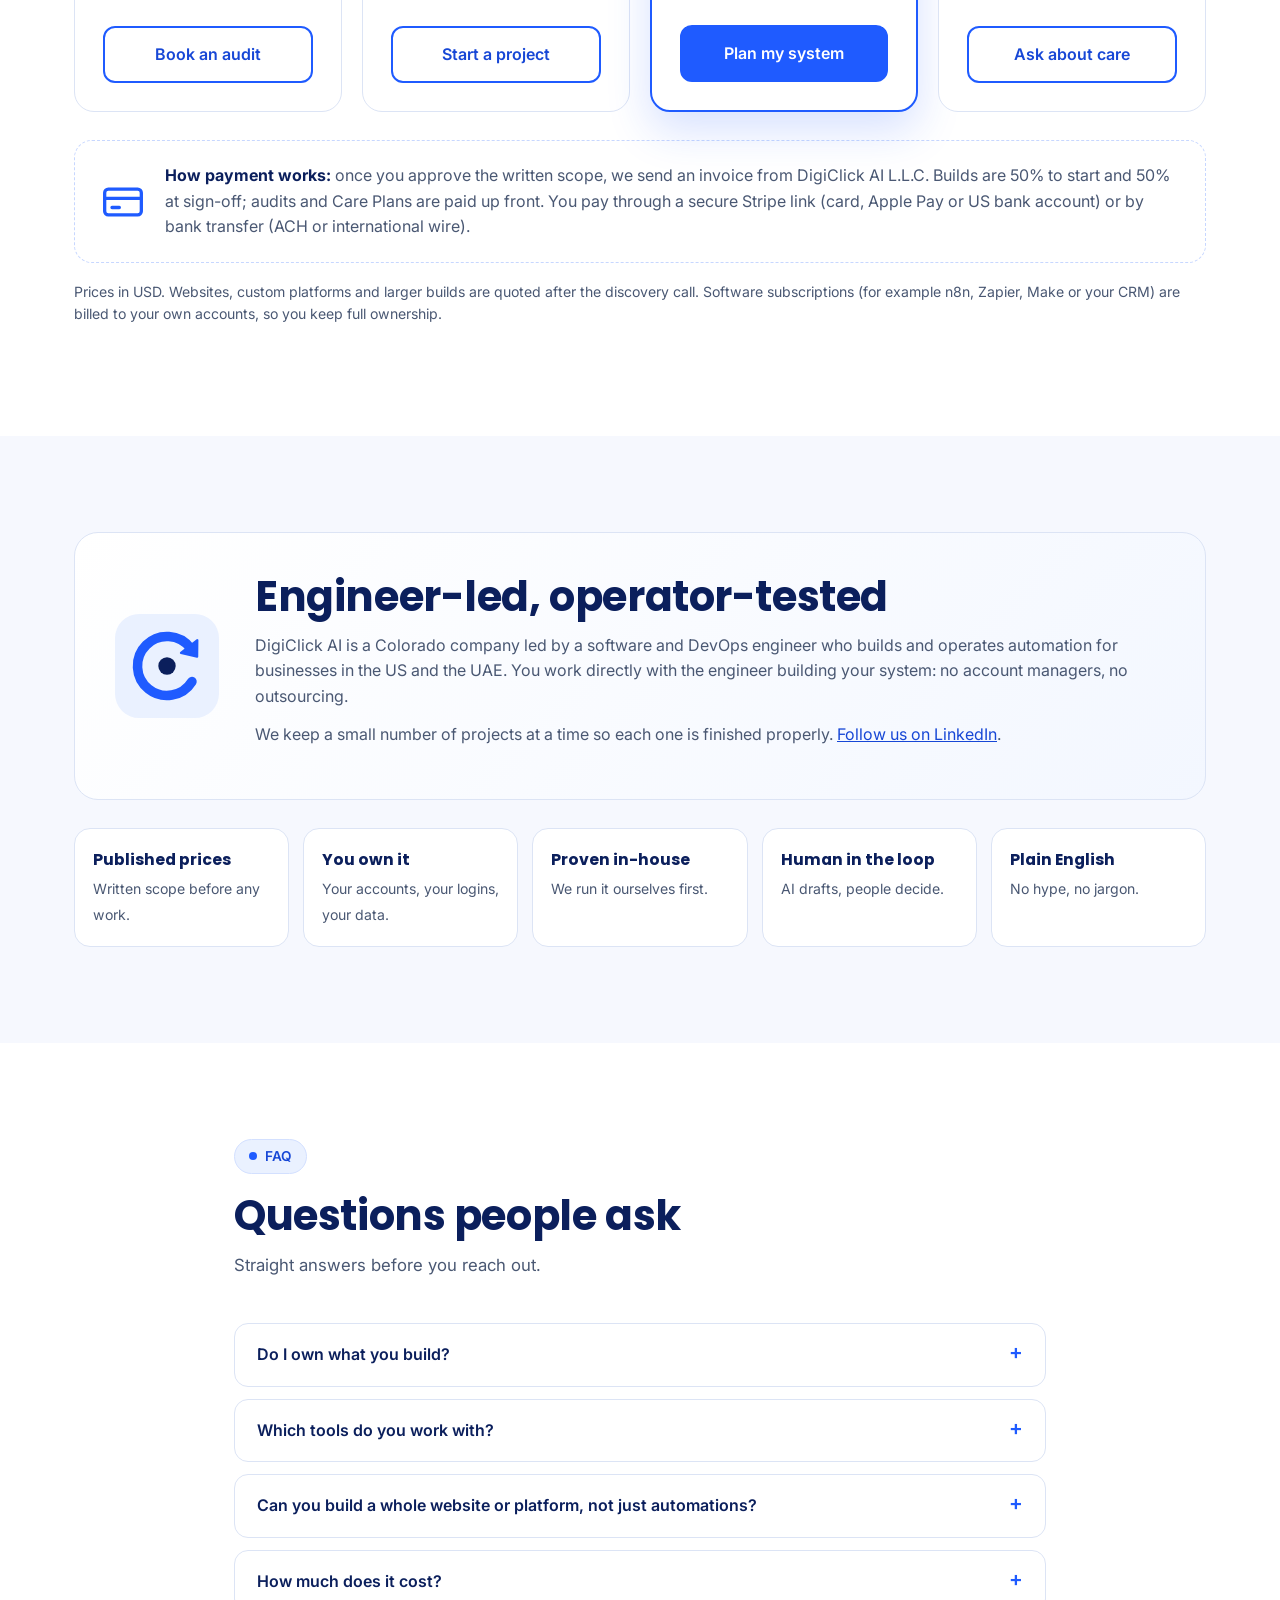
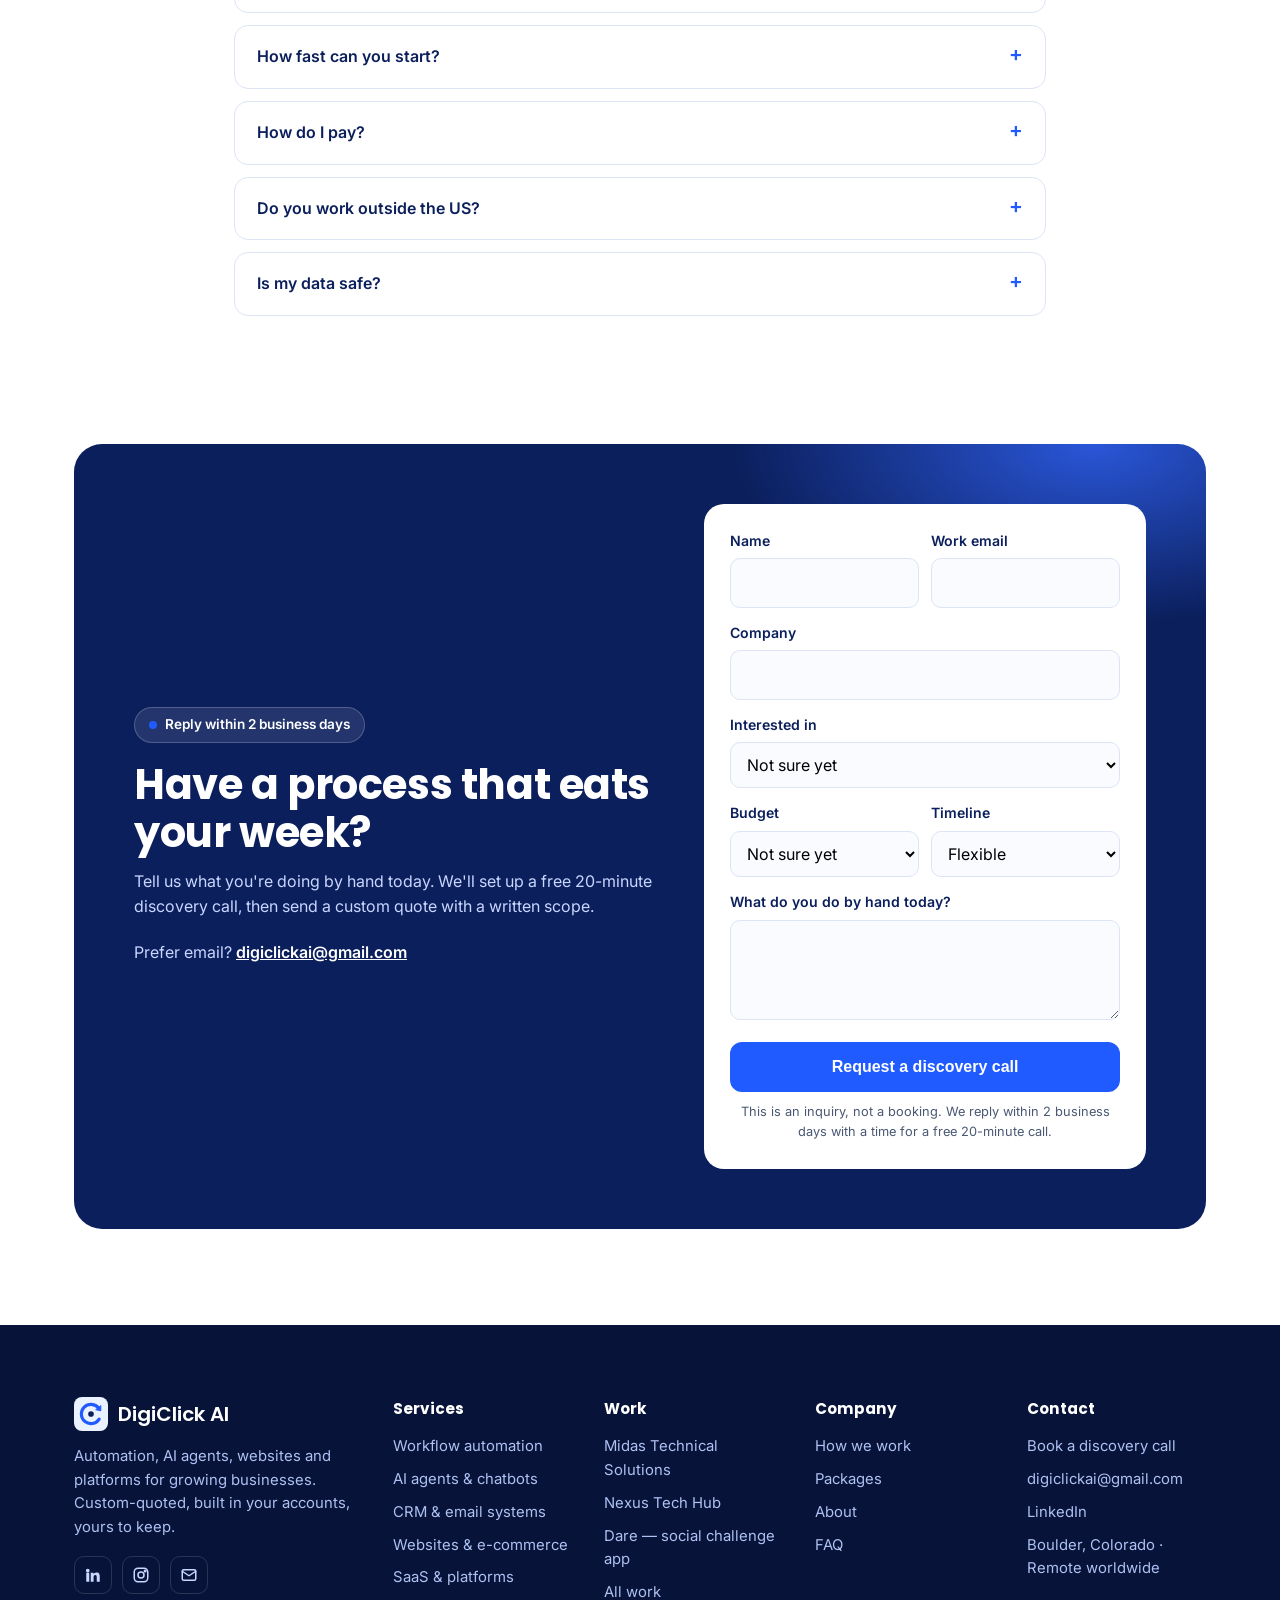
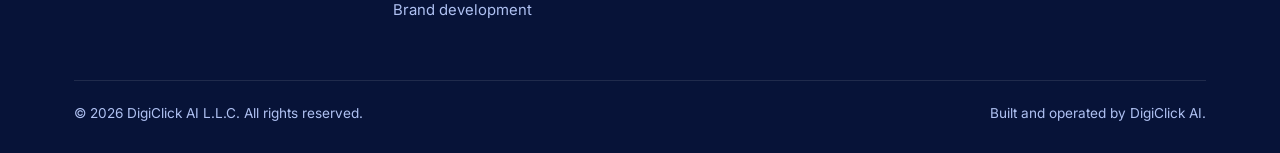
==== commit 12118f77: "Inquiry form sends to inbox; Stripe payment options in pricing copy" ====
--- a/index.html
+++ b/index.html
@@ -141,7 +141,6 @@
     <p class="for">For teams who know they're losing hours but not where.</p>
     <ul><li>60-minute working session</li><li>Map of your tools and manual steps</li><li>Top 5 automations ranked by hours saved</li><li>Written plan with fixed quotes</li><li>Fee credited to any build within 30 days</li></ul>
     <a class="btn ghost" href="#contact" data-plan="Automation Audit">Book an audit</a>
-<a class="paylink" href="https://buy.stripe.com/3cI3cx6FC0lYc7a10S3Je01" target="_blank" rel="noopener" style="display:block;margin-top:12px;text-align:center;font-size:14px;font-weight:600;color:#1F5BFF;text-decoration:none">Or pay $350 now by card &rarr;</a>
    </div>
    <div class="plan reveal d1">
     <span class="tag">1–2 weeks</span>
@@ -166,12 +165,11 @@
     <p class="for">Keep everything running and improving.</p>
     <ul><li>Monitoring and fixes</li><li>Up to 4 hours of changes each month</li><li>Monthly report: runs, errors, hours saved</li><li>Priority email support</li><li>Cancel any month</li></ul>
     <a class="btn ghost" href="#contact" data-plan="Care Plan">Ask about care</a>
-<a class="paylink" href="https://buy.stripe.com/9B63cx0heecOc7a24W3Je00" target="_blank" rel="noopener" style="display:block;margin-top:12px;text-align:center;font-size:14px;font-weight:600;color:#1F5BFF;text-decoration:none">Or subscribe for $450/month &rarr;</a>
    </div>
   </div>
   <div class="paybox reveal">
    <svg width="44" height="44" viewBox="0 0 24 24" fill="none" stroke="#1F5BFF" stroke-width="1.8" stroke-linecap="round" stroke-linejoin="round" aria-hidden="true"><rect x="2" y="5" width="20" height="14" rx="2"/><path d="M2 10h20M6 15h4"/></svg>
-   <p><b>How payment works:</b> once you approve the written scope, we send an invoice from DigiClick AI L.L.C. Builds are 50% to start and 50% at sign-off; audits and Care Plans are paid up front. Invoices are payable by card through Stripe or by bank transfer (ACH or international wire). The Automation Audit and Care Plan can also be paid online by card using the links above.</p>
+   <p><b>How payment works:</b> once you approve the written scope, we send an invoice from DigiClick AI L.L.C. Builds are 50% to start and 50% at sign-off; audits and Care Plans are paid up front. You pay through a secure Stripe link (card, Apple Pay or US bank account) or by bank transfer (ACH or international wire).</p>
   </div>
   <p class="note">Prices in USD. Websites, custom platforms and larger builds are quoted after the discovery call. Software subscriptions (for example n8n, Zapier, Make or your CRM) are billed to your own accounts, so you keep full ownership.</p>
  </div>
@@ -207,7 +205,7 @@
   <details><summary>Can you build a whole website or platform, not just automations?</summary><p>Yes. We build e-commerce stores, client portals, dashboards and full SaaS platforms, and we run two of our own. These are quoted after an audit.</p></details>
   <details><summary>How much does it cost?</summary><p>It depends on what you need, so every project gets a custom quote after a free discovery call. As a guide, single workflows usually start around $1,200, full operations systems around $4,500, and websites or platforms are quoted on scope. You see the full price in writing before anything starts.</p></details>
   <details><summary>How fast can you start?</summary><p>Audits are usually booked within a week. Builds start once the written scope is approved.</p></details>
-  <details><summary>How do I pay?</summary><p>You receive an invoice from DigiClick AI L.L.C. after approving the scope. Builds are 50% up front and 50% at sign-off; audits and Care Plans are paid up front. You can pay by card through Stripe or by bank transfer (ACH or international wire). The Automation Audit and Care Plan can also be paid online by card from the Pricing section.</p></details>
+  <details><summary>How do I pay?</summary><p>You receive an invoice from DigiClick AI L.L.C. after approving the scope. Builds are 50% up front and 50% at sign-off; audits and Care Plans are paid up front. You can pay by card, Apple Pay or US bank account through a secure Stripe link, or by ACH or international wire.</p></details>
   <details><summary>Do you work outside the US?</summary><p>Yes. We work remotely with businesses in the US, the UAE and elsewhere, in English.</p></details>
   <details><summary>Is my data safe?</summary><p>We use least-privilege access, never store your passwords, and remove our access at handoff unless you're on a Care Plan. We're happy to sign your NDA.</p></details>
  </div>
@@ -223,13 +221,18 @@
     <p style="margin:0">Prefer email? <a href="mailto:digiclickai@gmail.com" style="color:#fff;font-weight:600">digiclickai@gmail.com</a></p>
    </div>
    <form class="form" id="lead" novalidate>
-    <label for="f-name">Name</label><input id="f-name" name="name" required autocomplete="name">
+    <input type="text" name="_honey" style="display:none" tabindex="-1" autocomplete="off">
+    <div class="row2"><div><label for="f-name">Name</label><input id="f-name" name="name" required autocomplete="name"></div>
+    <div><label for="f-email">Work email</label><input id="f-email" name="email" type="email" required autocomplete="email"></div></div>
     <label for="f-co">Company</label><input id="f-co" name="company" autocomplete="organization">
     <label for="f-plan">Interested in</label>
     <select id="f-plan" name="plan"><option>Not sure yet</option><option>Automation Audit</option><option>Starter Workflow</option><option>Operations System</option><option>Care Plan</option><option>Website or platform build</option></select>
+    <div class="row2"><div><label for="f-budget">Budget</label><select id="f-budget" name="budget"><option>Not sure yet</option><option>Under $1,000</option><option>$1,000 – $3,000</option><option>$3,000 – $8,000</option><option>$8,000+</option></select></div>
+    <div><label for="f-time">Timeline</label><select id="f-time" name="timeline"><option>Flexible</option><option>As soon as possible</option><option>Within 30 days</option><option>1–3 months</option></select></div></div>
     <label for="f-msg">What do you do by hand today?</label><textarea id="f-msg" name="msg" rows="3" required></textarea>
-    <button class="btn" type="submit">Request a discovery call</button>
-    <small>Opens your email app with your details filled in. Or use the chat bubble for a quick question.</small>
+    <button class="btn" type="submit" id="f-btn">Request a discovery call</button>
+    <p class="fmsg" id="f-status" role="status" aria-live="polite"></p>
+    <small>This is an inquiry, not a booking. We reply within 2 business days with a time for a free 20-minute call.</small>
    </form>
   </div>
  </div>
@@ -269,14 +272,28 @@
  document.querySelectorAll('[data-plan]').forEach(function(a){a.addEventListener('click',function(){document.getElementById('f-plan').value=a.getAttribute('data-plan')})});
  document.getElementById('lead').addEventListener('submit',function(ev){
   ev.preventDefault();
-  var f=ev.target,n=f.elements.name.value.trim(),m=f.elements.msg.value.trim();
+  var f=ev.target,st=document.getElementById('f-status'),b=document.getElementById('f-btn');
+  var n=f.elements.name.value.trim(),em=f.elements.email.value.trim(),m=f.elements.msg.value.trim();
   if(!n){f.elements.name.focus();return}
+  if(!/^[^@\s]+@[^@\s]+\.[^@\s]+$/.test(em)){st.className='fmsg err';st.textContent='Please enter a valid email so we can reply.';f.elements.email.focus();return}
   if(!m){f.elements.msg.focus();return}
-  var subj='Project inquiry: '+f.elements.plan.value+(f.elements.company.value?' — '+f.elements.company.value:'');
-  var body='Name: '+n+'\nCompany: '+f.elements.company.value+'\nInterested in: '+f.elements.plan.value+'\n\nWhat we do by hand today:\n'+m;
-  location.href='mailto:digiclickai@gmail.com?subject='+encodeURIComponent(subj)+'&body='+encodeURIComponent(body);
- });
-})();
+  if(f.elements._honey.value)return;
+  var data={name:n,email:em,company:f.elements.company.value,interested_in:f.elements.plan.value,budget:f.elements.budget.value,timeline:f.elements.timeline.value,message:m,
+   _subject:'New DigiClick inquiry: '+f.elements.plan.value+(f.elements.company.value?' — '+f.elements.company.value:''),_template:'table',_captcha:'false',_replyto:em};
+  b.disabled=true;b.textContent='Sending…';st.className='fmsg';st.textContent='';
+  fetch('https://formsubmit.co/ajax/digiclickai@gmail.com',{method:'POST',headers:{'Content-Type':'application/json','Accept':'application/json'},body:JSON.stringify(data)})
+  .then(function(r){return r.json().then(function(j){return {ok:r.ok,j:j}})})
+  .then(function(res){
+   if(res.ok&&String(res.j.success)==='true'){
+    st.className='fmsg ok';st.textContent='Thanks, '+n.split(' ')[0]+'. Your inquiry is in. We\'ll reply to '+em+' within 2 business days.';
+    f.reset();b.textContent='Sent';
+    if(typeof gtag==='function')gtag('event','generate_lead',{form_id:'lead',method:'contact_form',package:data.interested_in,budget:data.budget});
+   } else throw new Error('fail');
+  }).catch(function(){
+   b.disabled=false;b.textContent='Request a discovery call';
+   st.className='fmsg err';st.innerHTML='Something went wrong sending your message. Please email <a href="mailto:digiclickai@gmail.com?subject='+encodeURIComponent(data._subject)+'">digiclickai@gmail.com</a> instead.';
+  });
+ });})();
 </script>
 <!--Start of Tawk.to Script-->
 <script>
@@ -294,9 +311,6 @@
   else if(a.dataset.plan) gtag('event','select_package',{package:a.dataset.plan});
   else if(/discovery|book a call|get a quote/i.test(a.textContent)) gtag('event','cta_click',{label:a.textContent.trim().slice(0,60)});
 });
-document.addEventListener('submit',function(e){
-  if(typeof gtag==='function') gtag('event','generate_lead',{form_id:e.target.id||'lead',method:'contact_form'});
-},true);
 </script>
 </body>
 </html>
--- a/styles.css
+++ b/styles.css
@@ -235,3 +235,9 @@
 .phones figcaption{font-weight:600;color:var(--deep);font-size:.9rem;margin-top:8px}
 @media(max-width:900px){.pgrid,.wteaser{grid-template-columns:1fr}.layer{grid-template-columns:1fr;gap:8px}.down{margin-left:0}}
 .dark .pcard h3{color:var(--deep)}.dark .pcard p{color:var(--muted)}
+.form .row2{display:grid;grid-template-columns:1fr 1fr;gap:0 12px}
+@media(max-width:560px){.form .row2{grid-template-columns:1fr}}
+.form .fmsg{margin:10px 0 0;font-size:.88rem;font-weight:600;text-align:center;min-height:0}
+.form .fmsg.ok{color:#0E7A3D}.form .fmsg.err{color:#B42318}
+.form .fmsg a{color:inherit;text-decoration:underline}
+.form .btn[disabled]{opacity:.7;cursor:default}
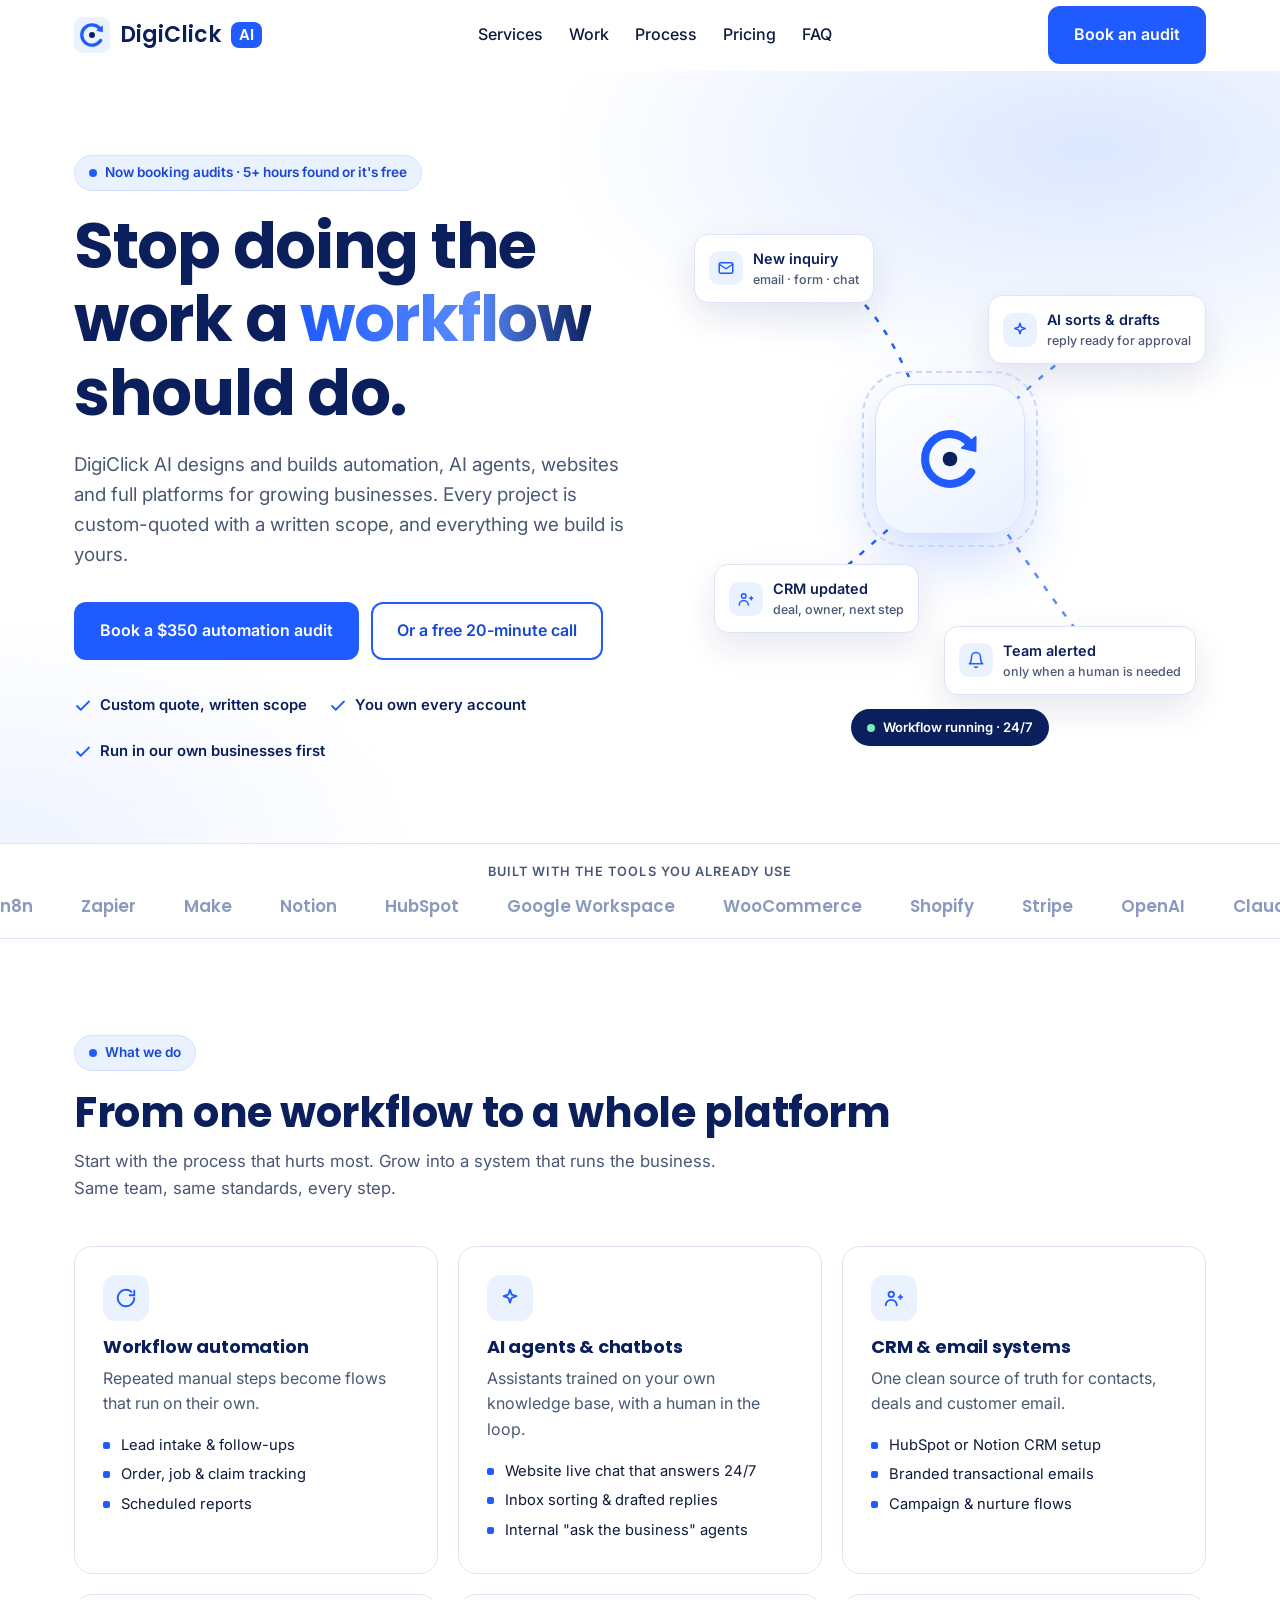
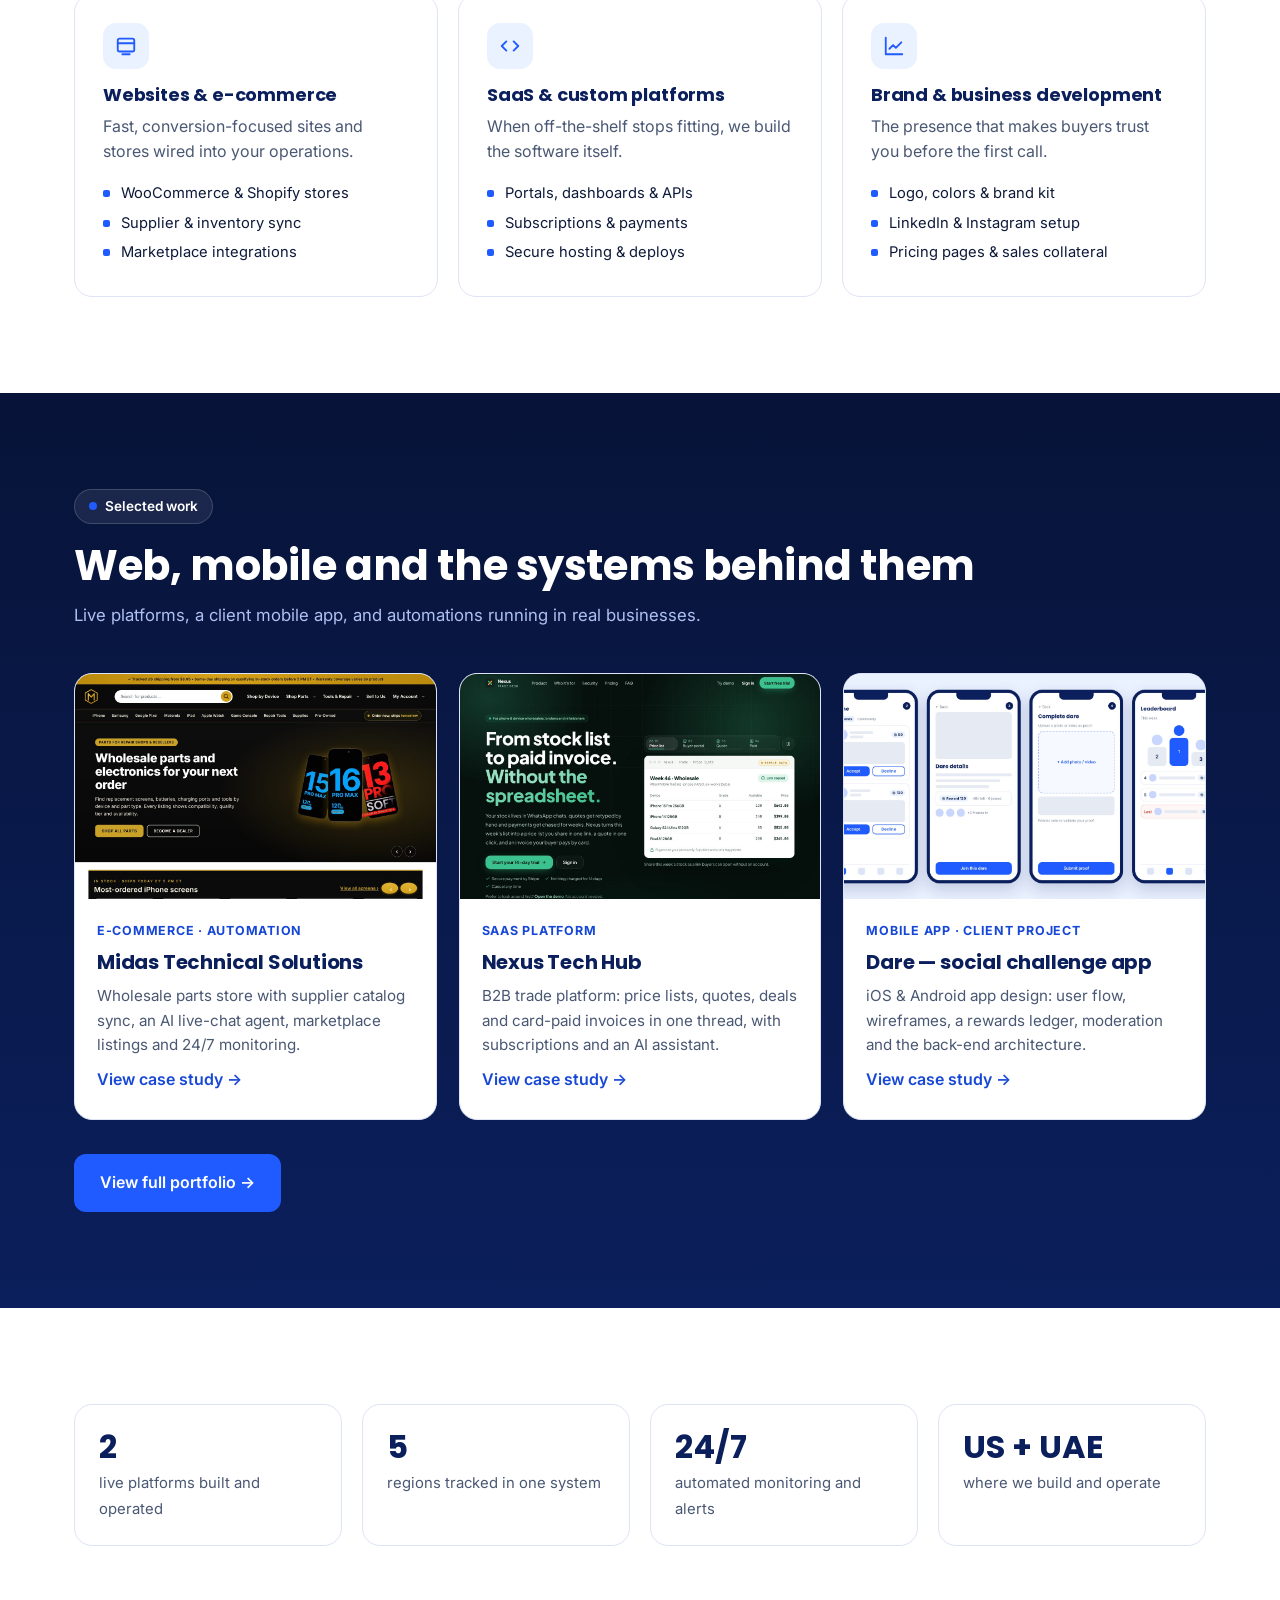
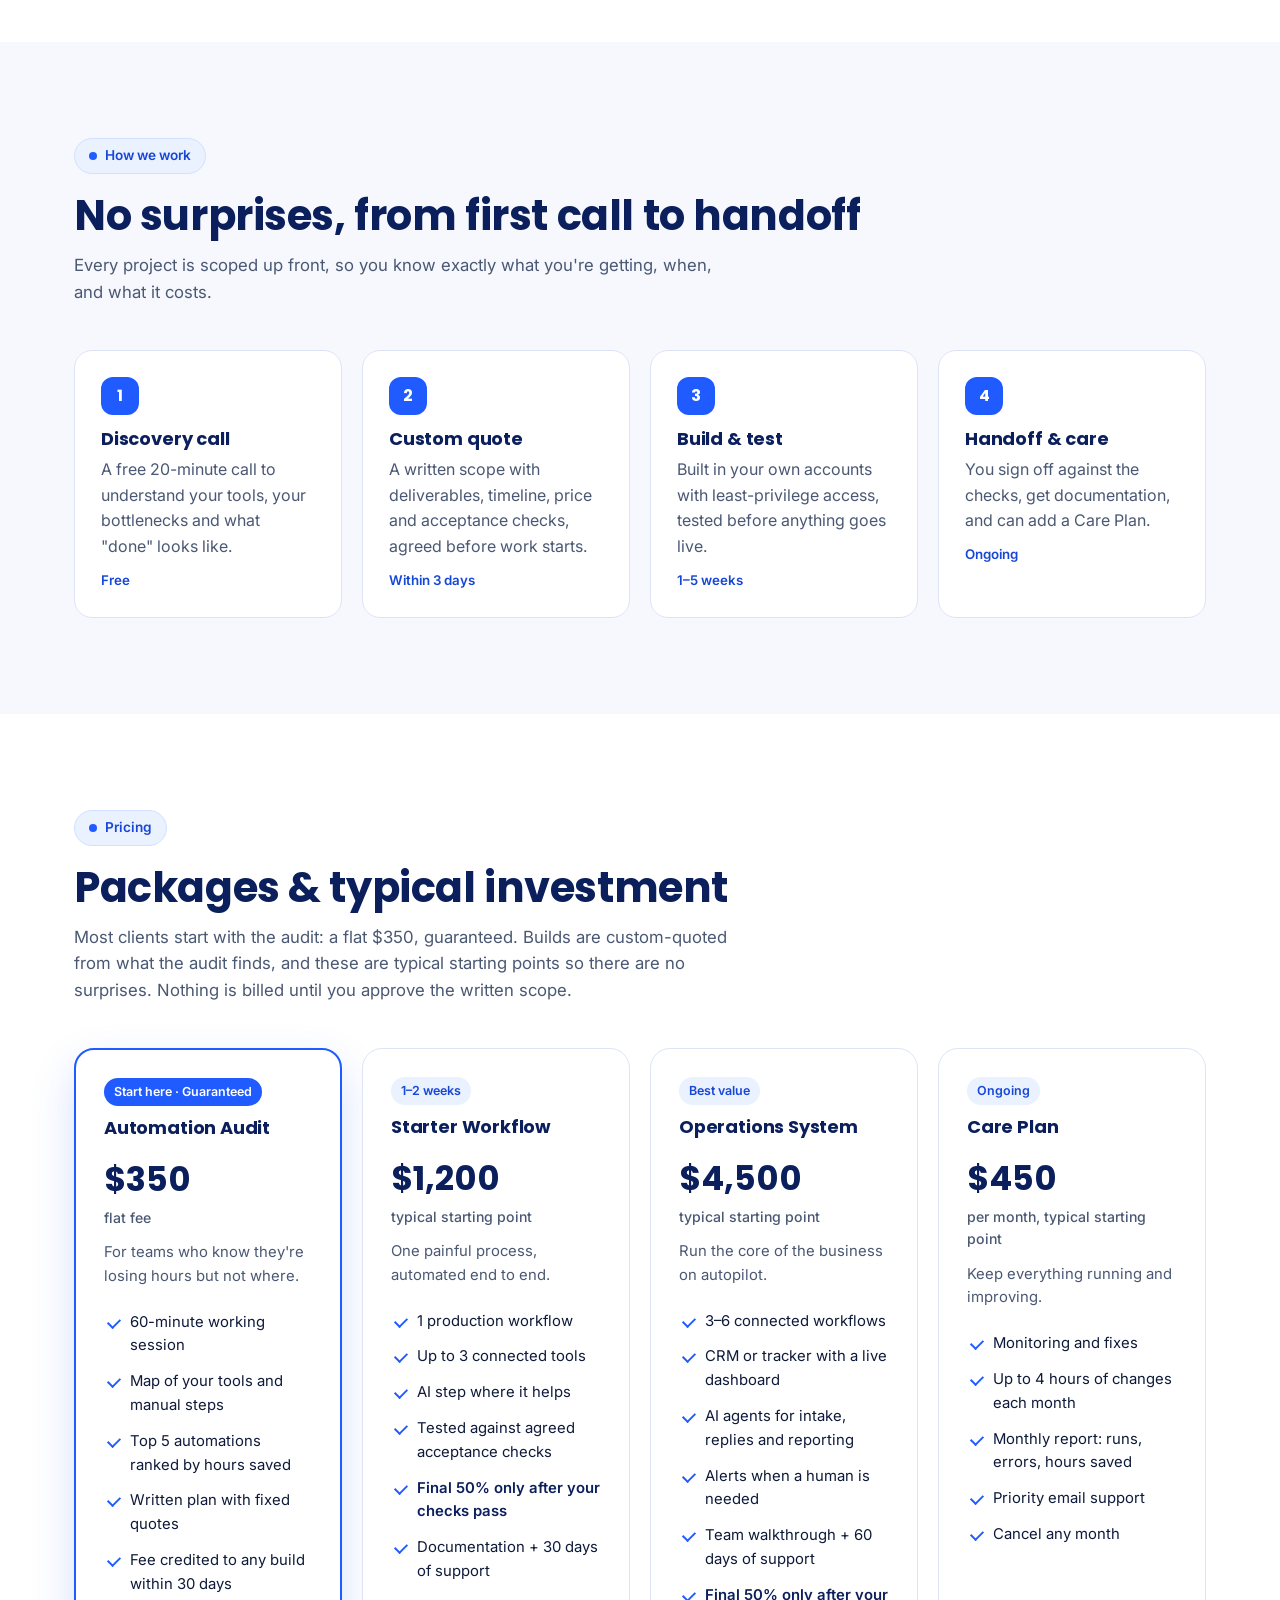
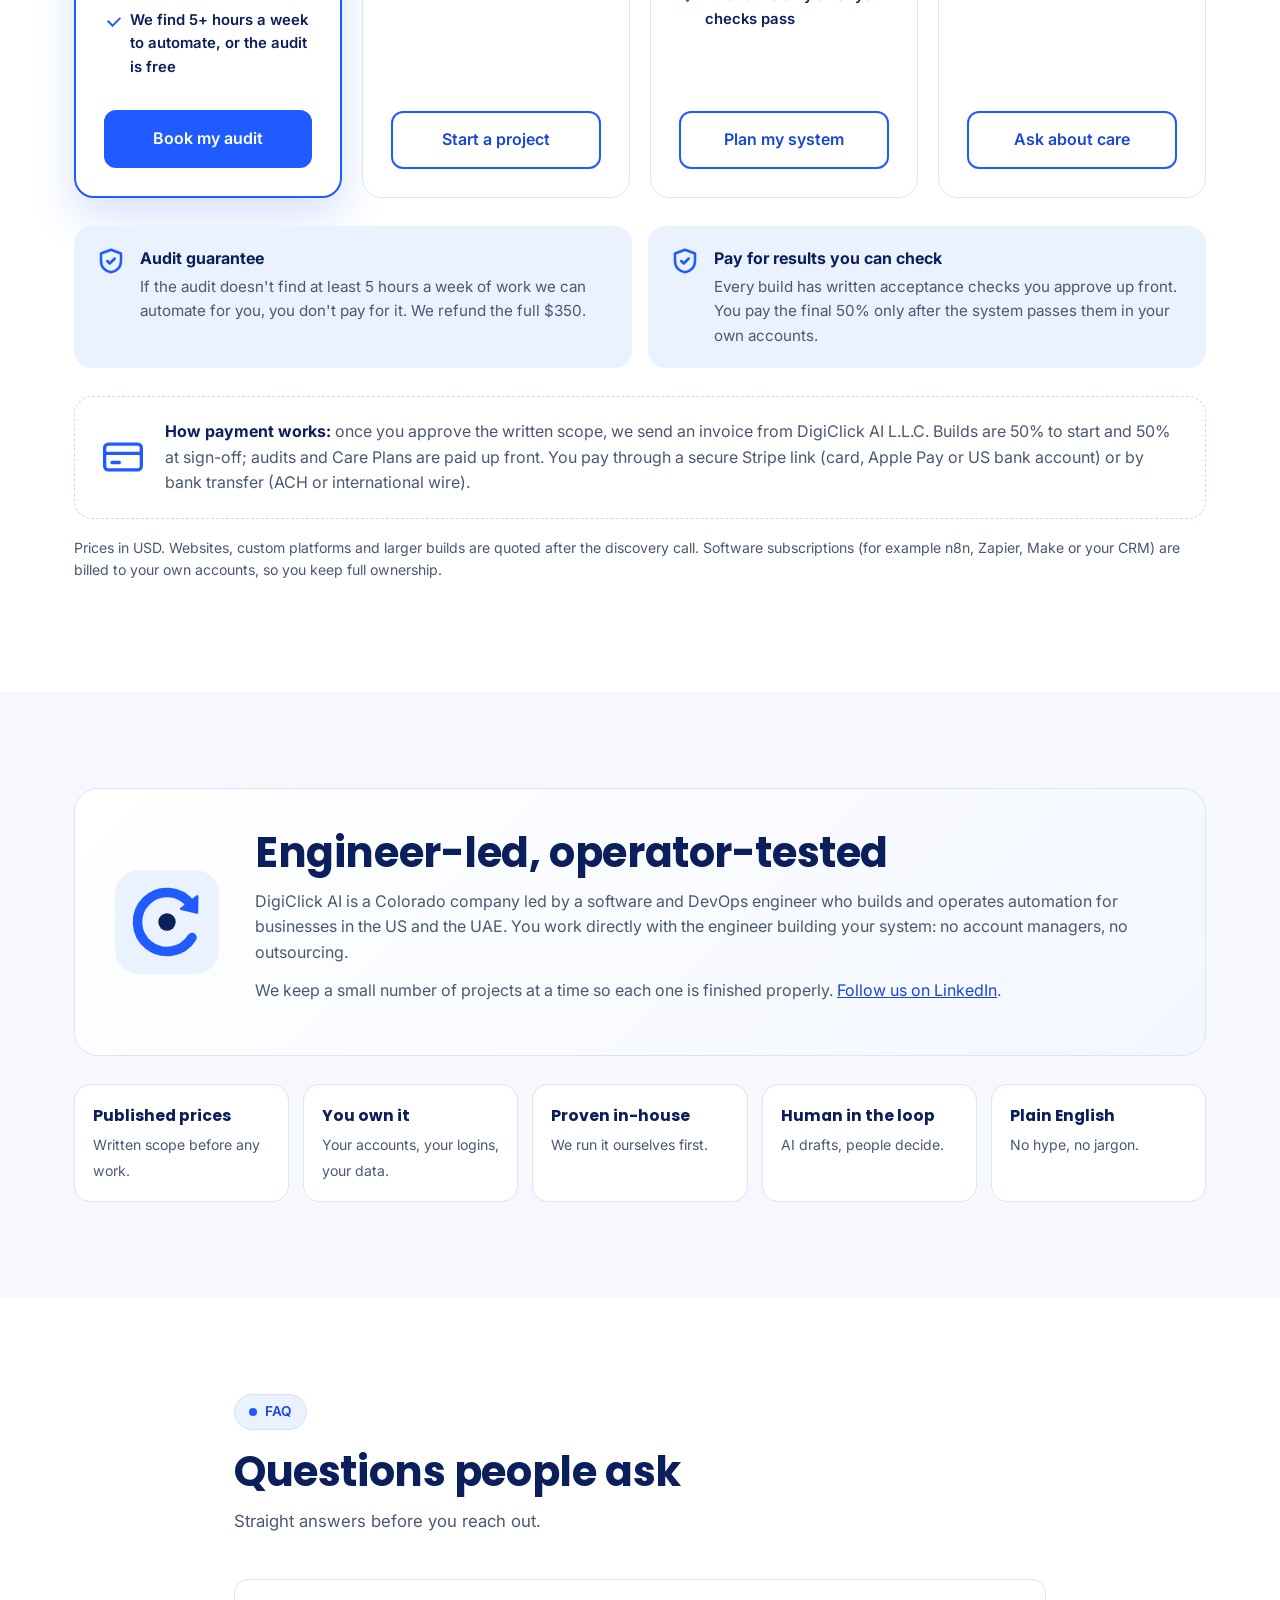
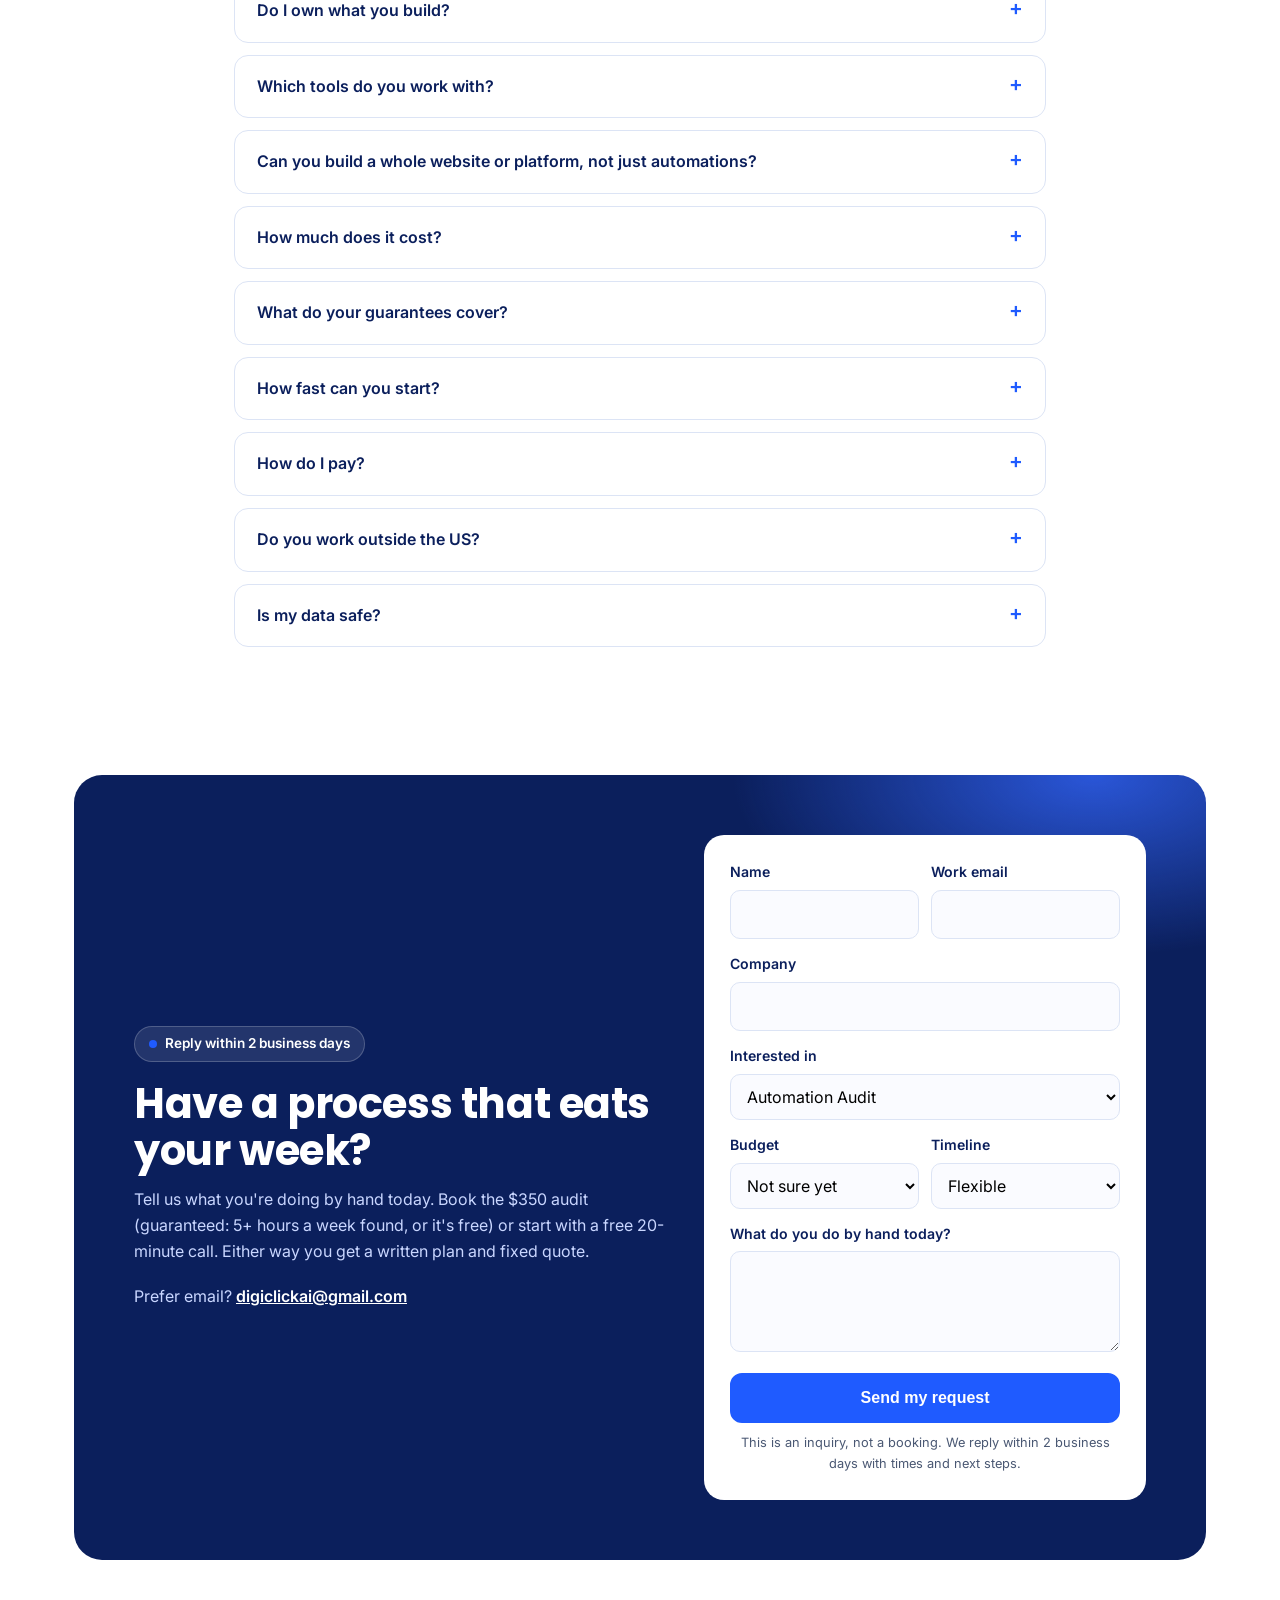
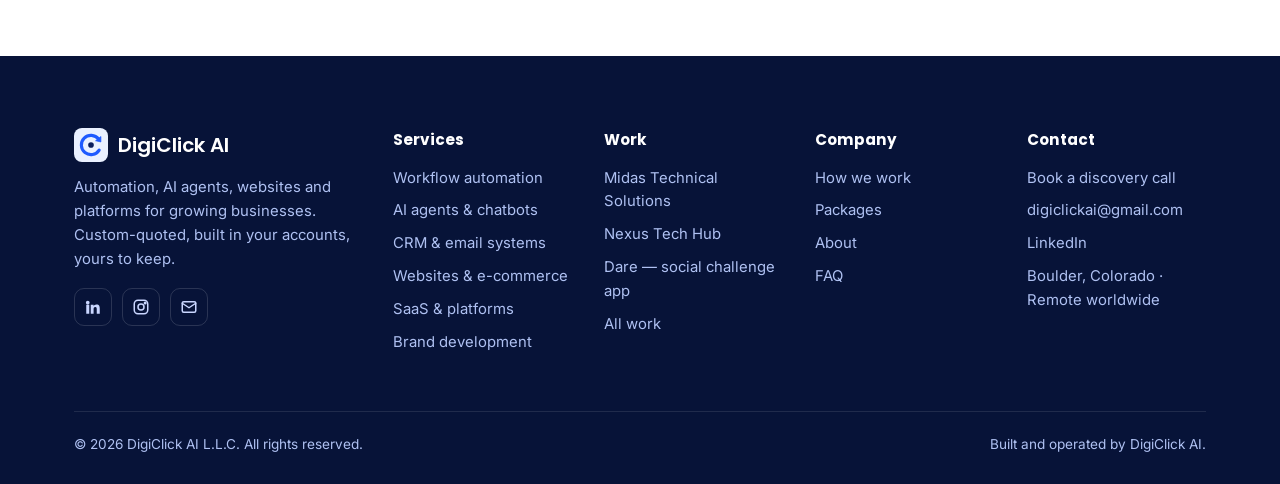
==== commit 43019cad: "Audit-first CTA + two guarantees" ====
--- a/index.html
+++ b/index.html
@@ -31,7 +31,7 @@
    DigiClick <span class="pill">AI</span>
   </a>
   <nav aria-label="Main"><ul><li><a href="#services">Services</a></li><li><a href="work/">Work</a></li><li><a href="#process">Process</a></li><li><a href="#pricing">Pricing</a></li><li><a href="#faq">FAQ</a></li></ul></nav>
-  <a class="btn" href="#contact">Start a project</a>
+  <a class="btn" href="#contact" data-plan="Automation Audit">Book an audit</a>
  </div>
 </header>
 
@@ -39,12 +39,12 @@
 <div class="hero">
  <div class="wrap hero-grid">
   <div>
-   <span class="eyebrow"><i></i> Booking discovery calls for Q1 2027</span>
+   <span class="eyebrow"><i></i> Now booking audits · 5+ hours found or it's free</span>
    <h1>Stop doing the work a <span class="grad">workflow</span> should do.</h1>
    <p class="lead">DigiClick AI designs and builds automation, AI agents, websites and full platforms for growing businesses. Every project is custom-quoted with a written scope, and everything we build is yours.</p>
    <div class="ctas">
-    <a class="btn" href="#contact" data-plan="Not sure yet">Book a free discovery call</a>
-    <a class="btn ghost" href="work/">See our work</a>
+    <a class="btn" href="#contact" data-plan="Automation Audit">Book a $350 automation audit</a>
+    <a class="btn ghost" href="#contact" data-plan="Not sure yet">Or a free 20-minute call</a>
    </div>
    <div class="proof">
     <span><svg width="18" height="18" viewBox="0 0 24 24" fill="none" stroke="#1F5BFF" stroke-width="2.4" stroke-linecap="round" stroke-linejoin="round" aria-hidden="true"><path d="M20 6 9 17l-5-5"/></svg>Custom quote, written scope</span>
@@ -132,31 +132,31 @@
  <div class="wrap">
   <span class="eyebrow reveal"><i></i> Pricing</span>
   <h2 class="reveal">Packages &amp; typical investment</h2>
-  <p class="sub reveal">Every business is different, so every project is custom-quoted after a free 20-minute discovery call. These are typical starting points so there are no surprises. Nothing is billed until you approve the written scope.</p>
+  <p class="sub reveal">Most clients start with the audit: a flat $350, guaranteed. Builds are custom-quoted from what the audit finds, and these are typical starting points so there are no surprises. Nothing is billed until you approve the written scope.</p>
   <div class="price-grid">
-   <div class="plan reveal">
-    <span class="tag">Start here</span>
+   <div class="plan feature reveal">
+    <span class="tag">Start here · Guaranteed</span>
     <h3>Automation Audit</h3>
-    <div class="price">$350</div><div class="unit">typical starting point</div>
+    <div class="price">$350</div><div class="unit">flat fee</div>
     <p class="for">For teams who know they're losing hours but not where.</p>
-    <ul><li>60-minute working session</li><li>Map of your tools and manual steps</li><li>Top 5 automations ranked by hours saved</li><li>Written plan with fixed quotes</li><li>Fee credited to any build within 30 days</li></ul>
-    <a class="btn ghost" href="#contact" data-plan="Automation Audit">Book an audit</a>
+    <ul><li>60-minute working session</li><li>Map of your tools and manual steps</li><li>Top 5 automations ranked by hours saved</li><li>Written plan with fixed quotes</li><li>Fee credited to any build within 30 days</li><li class="gtee">We find 5+ hours a week to automate, or the audit is free</li></ul>
+    <a class="btn" href="#contact" data-plan="Automation Audit">Book my audit</a>
    </div>
    <div class="plan reveal d1">
     <span class="tag">1–2 weeks</span>
     <h3>Starter Workflow</h3>
     <div class="price">$1,200</div><div class="unit">typical starting point</div>
     <p class="for">One painful process, automated end to end.</p>
-    <ul><li>1 production workflow</li><li>Up to 3 connected tools</li><li>AI step where it helps</li><li>Tested against agreed acceptance checks</li><li>Documentation + 30 days of support</li></ul>
+    <ul><li>1 production workflow</li><li>Up to 3 connected tools</li><li>AI step where it helps</li><li>Tested against agreed acceptance checks</li><li class="gtee">Final 50% only after your checks pass</li><li>Documentation + 30 days of support</li></ul>
     <a class="btn ghost" href="#contact" data-plan="Starter Workflow">Start a project</a>
    </div>
-   <div class="plan feature reveal d2">
+   <div class="plan reveal d2">
     <span class="tag">Best value</span>
     <h3>Operations System</h3>
     <div class="price">$4,500</div><div class="unit">typical starting point</div>
     <p class="for">Run the core of the business on autopilot.</p>
-    <ul><li>3–6 connected workflows</li><li>CRM or tracker with a live dashboard</li><li>AI agents for intake, replies and reporting</li><li>Alerts when a human is needed</li><li>Team walkthrough + 60 days of support</li></ul>
-    <a class="btn" href="#contact" data-plan="Operations System">Plan my system</a>
+    <ul><li>3–6 connected workflows</li><li>CRM or tracker with a live dashboard</li><li>AI agents for intake, replies and reporting</li><li>Alerts when a human is needed</li><li>Team walkthrough + 60 days of support</li><li class="gtee">Final 50% only after your checks pass</li></ul>
+    <a class="btn ghost" href="#contact" data-plan="Operations System">Plan my system</a>
    </div>
    <div class="plan reveal d3">
     <span class="tag">Ongoing</span>
@@ -166,6 +166,10 @@
     <ul><li>Monitoring and fixes</li><li>Up to 4 hours of changes each month</li><li>Monthly report: runs, errors, hours saved</li><li>Priority email support</li><li>Cancel any month</li></ul>
     <a class="btn ghost" href="#contact" data-plan="Care Plan">Ask about care</a>
    </div>
+  </div>
+  <div class="gtees reveal">
+   <div class="gt"><svg width="30" height="30" viewBox="0 0 24 24" fill="none" stroke="#1F5BFF" stroke-width="2" stroke-linecap="round" stroke-linejoin="round" aria-hidden="true"><path d="M12 3 4 6v6c0 5 3.4 8.4 8 9 4.6-.6 8-4 8-9V6z"/><path d="m9 12 2 2 4-4"/></svg><div><b>Audit guarantee</b><p>If the audit doesn't find at least 5 hours a week of work we can automate for you, you don't pay for it. We refund the full $350.</p></div></div>
+   <div class="gt"><svg width="30" height="30" viewBox="0 0 24 24" fill="none" stroke="#1F5BFF" stroke-width="2" stroke-linecap="round" stroke-linejoin="round" aria-hidden="true"><path d="M12 3 4 6v6c0 5 3.4 8.4 8 9 4.6-.6 8-4 8-9V6z"/><path d="m9 12 2 2 4-4"/></svg><div><b>Pay for results you can check</b><p>Every build has written acceptance checks you approve up front. You pay the final 50% only after the system passes them in your own accounts.</p></div></div>
   </div>
   <div class="paybox reveal">
    <svg width="44" height="44" viewBox="0 0 24 24" fill="none" stroke="#1F5BFF" stroke-width="1.8" stroke-linecap="round" stroke-linejoin="round" aria-hidden="true"><rect x="2" y="5" width="20" height="14" rx="2"/><path d="M2 10h20M6 15h4"/></svg>
@@ -204,6 +208,7 @@
   <details><summary>Which tools do you work with?</summary><p>n8n, Zapier and Make for workflows; Notion, HubSpot and Google Workspace for data; WooCommerce, Shopify and Stripe for commerce; OpenAI and Claude for the AI steps; plus custom APIs and full custom builds when an app doesn't fit.</p></details>
   <details><summary>Can you build a whole website or platform, not just automations?</summary><p>Yes. We build e-commerce stores, client portals, dashboards and full SaaS platforms, and we run two of our own. These are quoted after an audit.</p></details>
   <details><summary>How much does it cost?</summary><p>It depends on what you need, so every project gets a custom quote after a free discovery call. As a guide, single workflows usually start around $1,200, full operations systems around $4,500, and websites or platforms are quoted on scope. You see the full price in writing before anything starts.</p></details>
+  <details><summary>What do your guarantees cover?</summary><p>Two things we control. The audit: if we don't find at least 5 hours a week of work we can automate for you, we refund the $350. Builds: you approve written acceptance checks before we start, and the final 50% is only due after the system passes them in your accounts.</p></details>
   <details><summary>How fast can you start?</summary><p>Audits are usually booked within a week. Builds start once the written scope is approved.</p></details>
   <details><summary>How do I pay?</summary><p>You receive an invoice from DigiClick AI L.L.C. after approving the scope. Builds are 50% up front and 50% at sign-off; audits and Care Plans are paid up front. You can pay by card, Apple Pay or US bank account through a secure Stripe link, or by ACH or international wire.</p></details>
   <details><summary>Do you work outside the US?</summary><p>Yes. We work remotely with businesses in the US, the UAE and elsewhere, in English.</p></details>
@@ -217,7 +222,7 @@
    <div>
     <span class="eyebrow"><i></i> Reply within 2 business days</span>
     <h2>Have a process that eats your week?</h2>
-    <p>Tell us what you're doing by hand today. We'll set up a free 20-minute discovery call, then send a custom quote with a written scope.</p>
+    <p>Tell us what you're doing by hand today. Book the $350 audit (guaranteed: 5+ hours a week found, or it's free) or start with a free 20-minute call. Either way you get a written plan and fixed quote.</p>
     <p style="margin:0">Prefer email? <a href="mailto:digiclickai@gmail.com" style="color:#fff;font-weight:600">digiclickai@gmail.com</a></p>
    </div>
    <form class="form" id="lead" novalidate>
@@ -226,13 +231,13 @@
     <div><label for="f-email">Work email</label><input id="f-email" name="email" type="email" required autocomplete="email"></div></div>
     <label for="f-co">Company</label><input id="f-co" name="company" autocomplete="organization">
     <label for="f-plan">Interested in</label>
-    <select id="f-plan" name="plan"><option>Not sure yet</option><option>Automation Audit</option><option>Starter Workflow</option><option>Operations System</option><option>Care Plan</option><option>Website or platform build</option></select>
+    <select id="f-plan" name="plan"><option>Automation Audit</option><option>Not sure yet</option><option>Starter Workflow</option><option>Operations System</option><option>Care Plan</option><option>Website or platform build</option></select>
     <div class="row2"><div><label for="f-budget">Budget</label><select id="f-budget" name="budget"><option>Not sure yet</option><option>Under $1,000</option><option>$1,000 – $3,000</option><option>$3,000 – $8,000</option><option>$8,000+</option></select></div>
     <div><label for="f-time">Timeline</label><select id="f-time" name="timeline"><option>Flexible</option><option>As soon as possible</option><option>Within 30 days</option><option>1–3 months</option></select></div></div>
     <label for="f-msg">What do you do by hand today?</label><textarea id="f-msg" name="msg" rows="3" required></textarea>
-    <button class="btn" type="submit" id="f-btn">Request a discovery call</button>
+    <button class="btn" type="submit" id="f-btn">Send my request</button>
     <p class="fmsg" id="f-status" role="status" aria-live="polite"></p>
-    <small>This is an inquiry, not a booking. We reply within 2 business days with a time for a free 20-minute call.</small>
+    <small>This is an inquiry, not a booking. We reply within 2 business days with times and next steps.</small>
    </form>
   </div>
  </div>
@@ -270,6 +275,7 @@
   els.forEach(function(el){io.observe(el)});
  } else els.forEach(function(el){el.classList.add('in')});
  document.querySelectorAll('[data-plan]').forEach(function(a){a.addEventListener('click',function(){document.getElementById('f-plan').value=a.getAttribute('data-plan')})});
+ var FORM_ENDPOINT='https://api.web3forms.com/submit';
  document.getElementById('lead').addEventListener('submit',function(ev){
   ev.preventDefault();
   var f=ev.target,st=document.getElementById('f-status'),b=document.getElementById('f-btn');
@@ -279,19 +285,24 @@
   if(!m){f.elements.msg.focus();return}
   if(f.elements._honey.value)return;
   var data={name:n,email:em,company:f.elements.company.value,interested_in:f.elements.plan.value,budget:f.elements.budget.value,timeline:f.elements.timeline.value,message:m,
-   _subject:'New DigiClick inquiry: '+f.elements.plan.value+(f.elements.company.value?' — '+f.elements.company.value:''),_template:'table',_captcha:'false',_replyto:em};
+   access_key:'b5040e5a-d156-432d-8f8b-97a16bf41978',from_name:'DigiClick AI website',replyto:em,botcheck:'',
+   subject:'New DigiClick inquiry: '+f.elements.plan.value+(f.elements.company.value?' — '+f.elements.company.value:'')};
+  data._subject=data.subject;
   b.disabled=true;b.textContent='Sending…';st.className='fmsg';st.textContent='';
-  fetch('https://formsubmit.co/ajax/digiclickai@gmail.com',{method:'POST',headers:{'Content-Type':'application/json','Accept':'application/json'},body:JSON.stringify(data)})
+  var ac=('AbortController' in window)?new AbortController():null;if(ac)setTimeout(function(){ac.abort()},12000);
+  fetch(FORM_ENDPOINT,{method:'POST',signal:ac?ac.signal:undefined,headers:{'Content-Type':'application/json','Accept':'application/json'},body:JSON.stringify(data)})
   .then(function(r){return r.json().then(function(j){return {ok:r.ok,j:j}})})
   .then(function(res){
-   if(res.ok&&String(res.j.success)==='true'){
+   if(res.ok&&(res.j.success===true||String(res.j.success)==='true')){
     st.className='fmsg ok';st.textContent='Thanks, '+n.split(' ')[0]+'. Your inquiry is in. We\'ll reply to '+em+' within 2 business days.';
     f.reset();b.textContent='Sent';
     if(typeof gtag==='function')gtag('event','generate_lead',{form_id:'lead',method:'contact_form',package:data.interested_in,budget:data.budget});
    } else throw new Error('fail');
   }).catch(function(){
-   b.disabled=false;b.textContent='Request a discovery call';
-   st.className='fmsg err';st.innerHTML='Something went wrong sending your message. Please email <a href="mailto:digiclickai@gmail.com?subject='+encodeURIComponent(data._subject)+'">digiclickai@gmail.com</a> instead.';
+   b.disabled=false;b.textContent='Send my request';
+   var mt='mailto:digiclickai@gmail.com?subject='+encodeURIComponent(data._subject)+'&body='+encodeURIComponent('Name: '+n+'\nEmail: '+em+'\nCompany: '+data.company+'\nInterested in: '+data.interested_in+'\nBudget: '+data.budget+'\nTimeline: '+data.timeline+'\n\n'+m);
+   st.className='fmsg err';st.innerHTML='Our form didn\'t go through, so we opened your email app with your details filled in. Or email <a href="'+mt+'">digiclickai@gmail.com</a>.';
+   location.href=mt;
   });
  });})();
 </script>
--- a/styles.css
+++ b/styles.css
@@ -241,3 +241,9 @@
 .form .fmsg.ok{color:#0E7A3D}.form .fmsg.err{color:#B42318}
 .form .fmsg a{color:inherit;text-decoration:underline}
 .form .btn[disabled]{opacity:.7;cursor:default}
+.plan li.gtee{font-weight:600;color:var(--deep)}
+.gtees{margin-top:28px;display:grid;grid-template-columns:1fr 1fr;gap:16px}
+.gtees .gt{display:grid;grid-template-columns:auto 1fr;gap:14px;align-items:start;background:#EAF1FF;border-radius:18px;padding:20px 22px}
+.gtees .gt b{display:block;color:var(--deep);margin-bottom:4px}
+.gtees .gt p{margin:0;color:var(--muted);font-size:.95rem}
+@media(max-width:760px){.gtees{grid-template-columns:1fr}}
